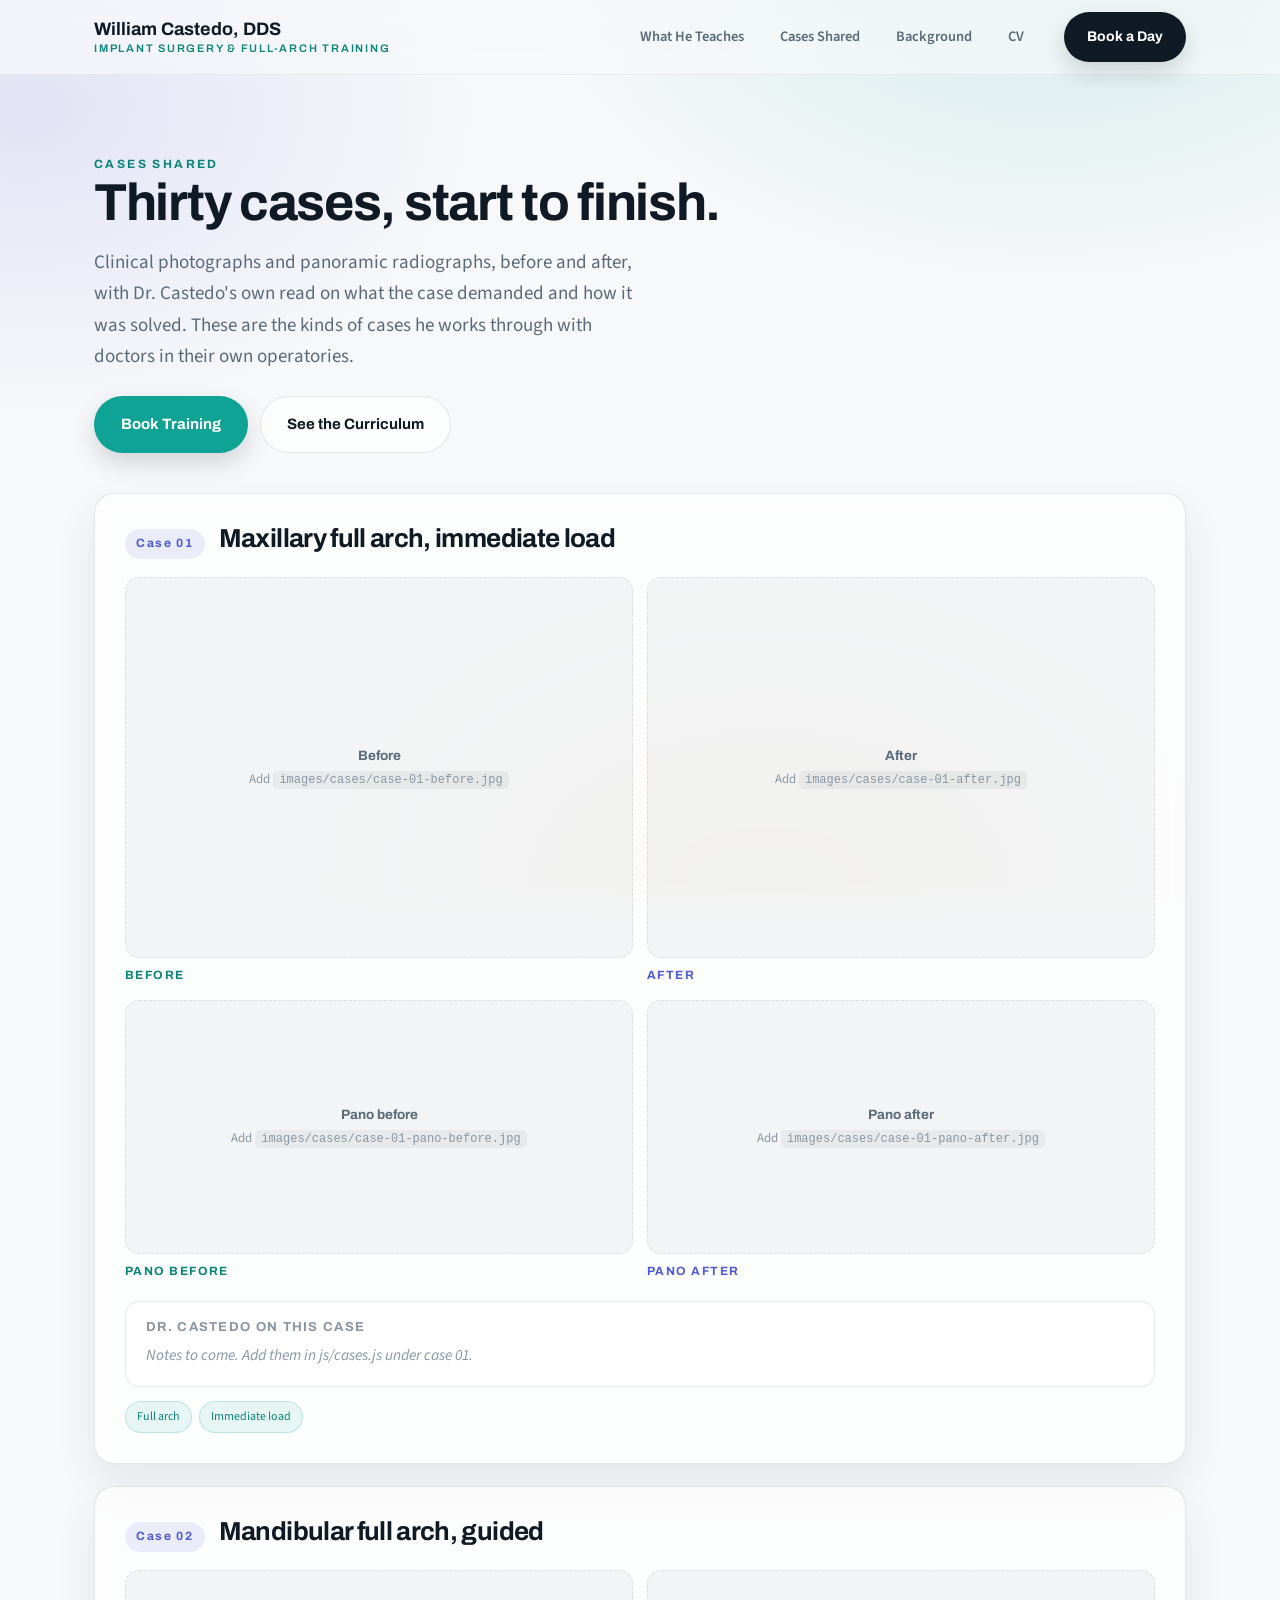
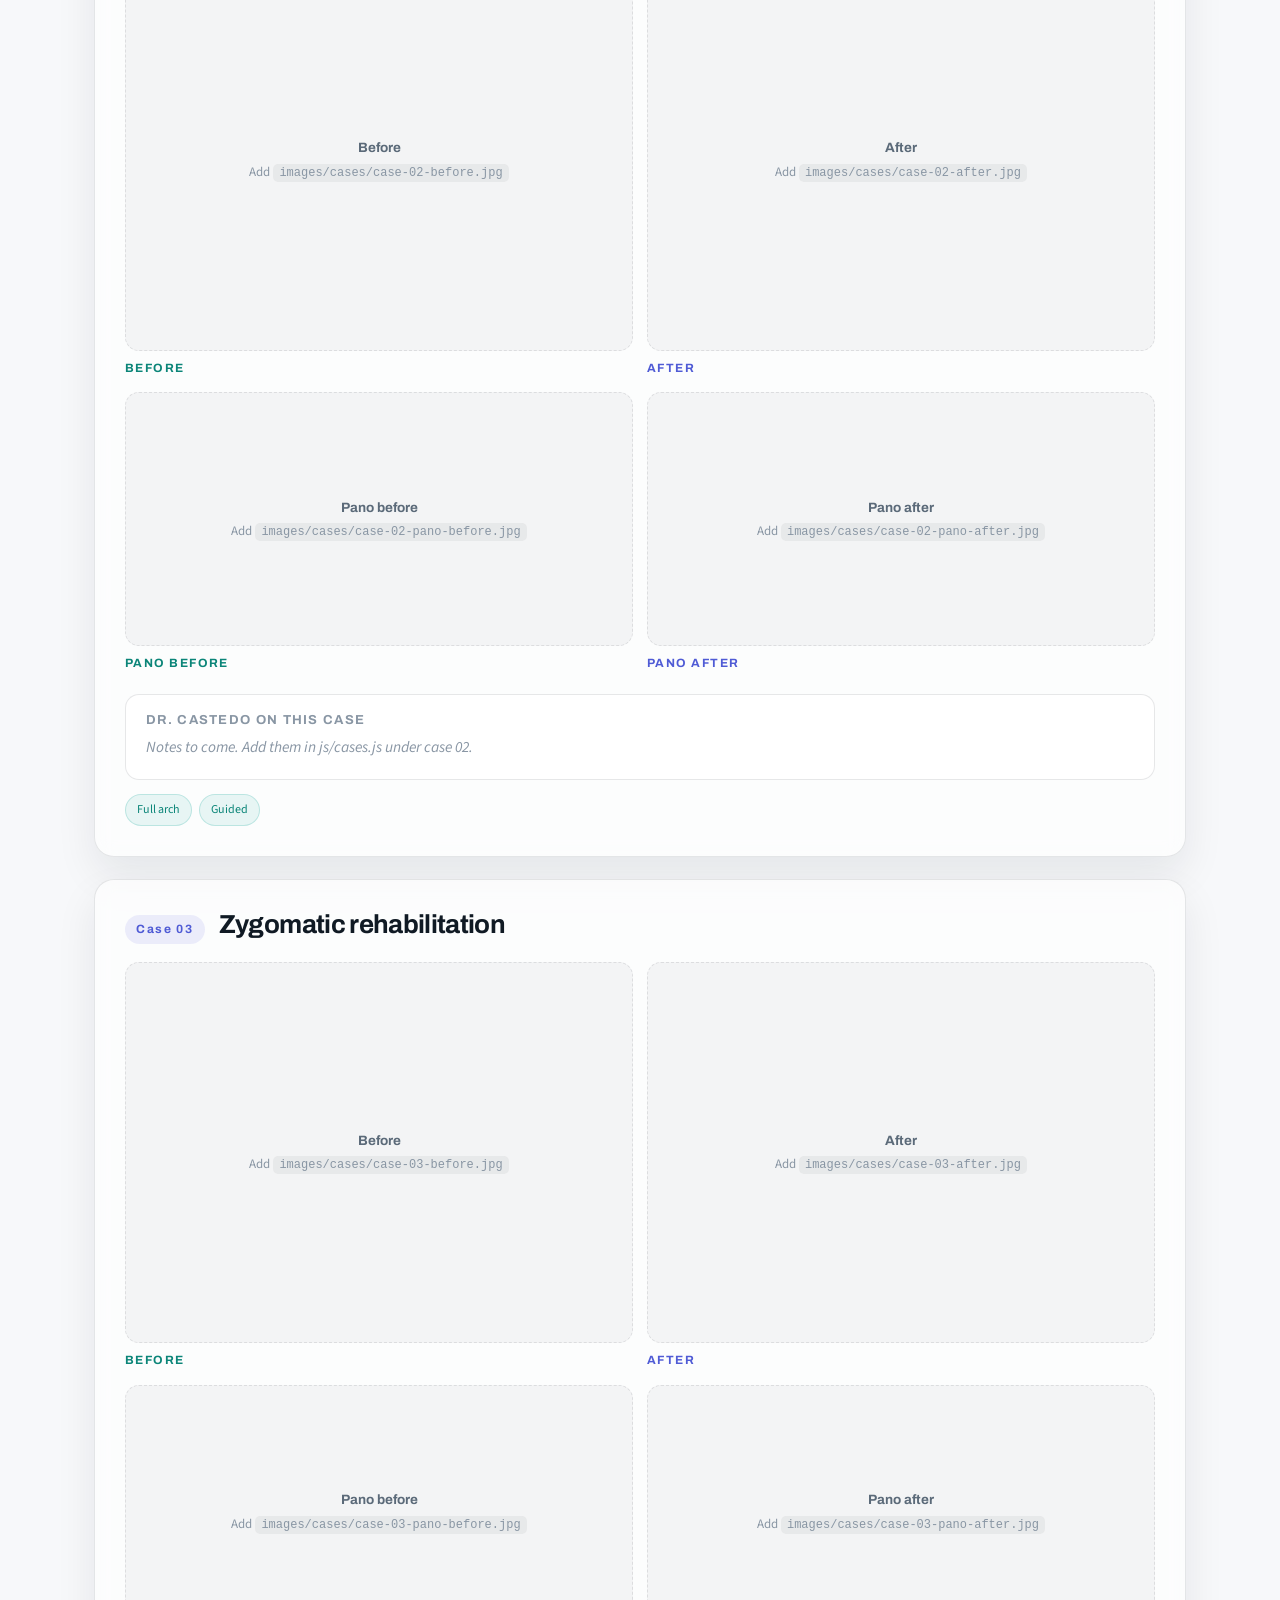
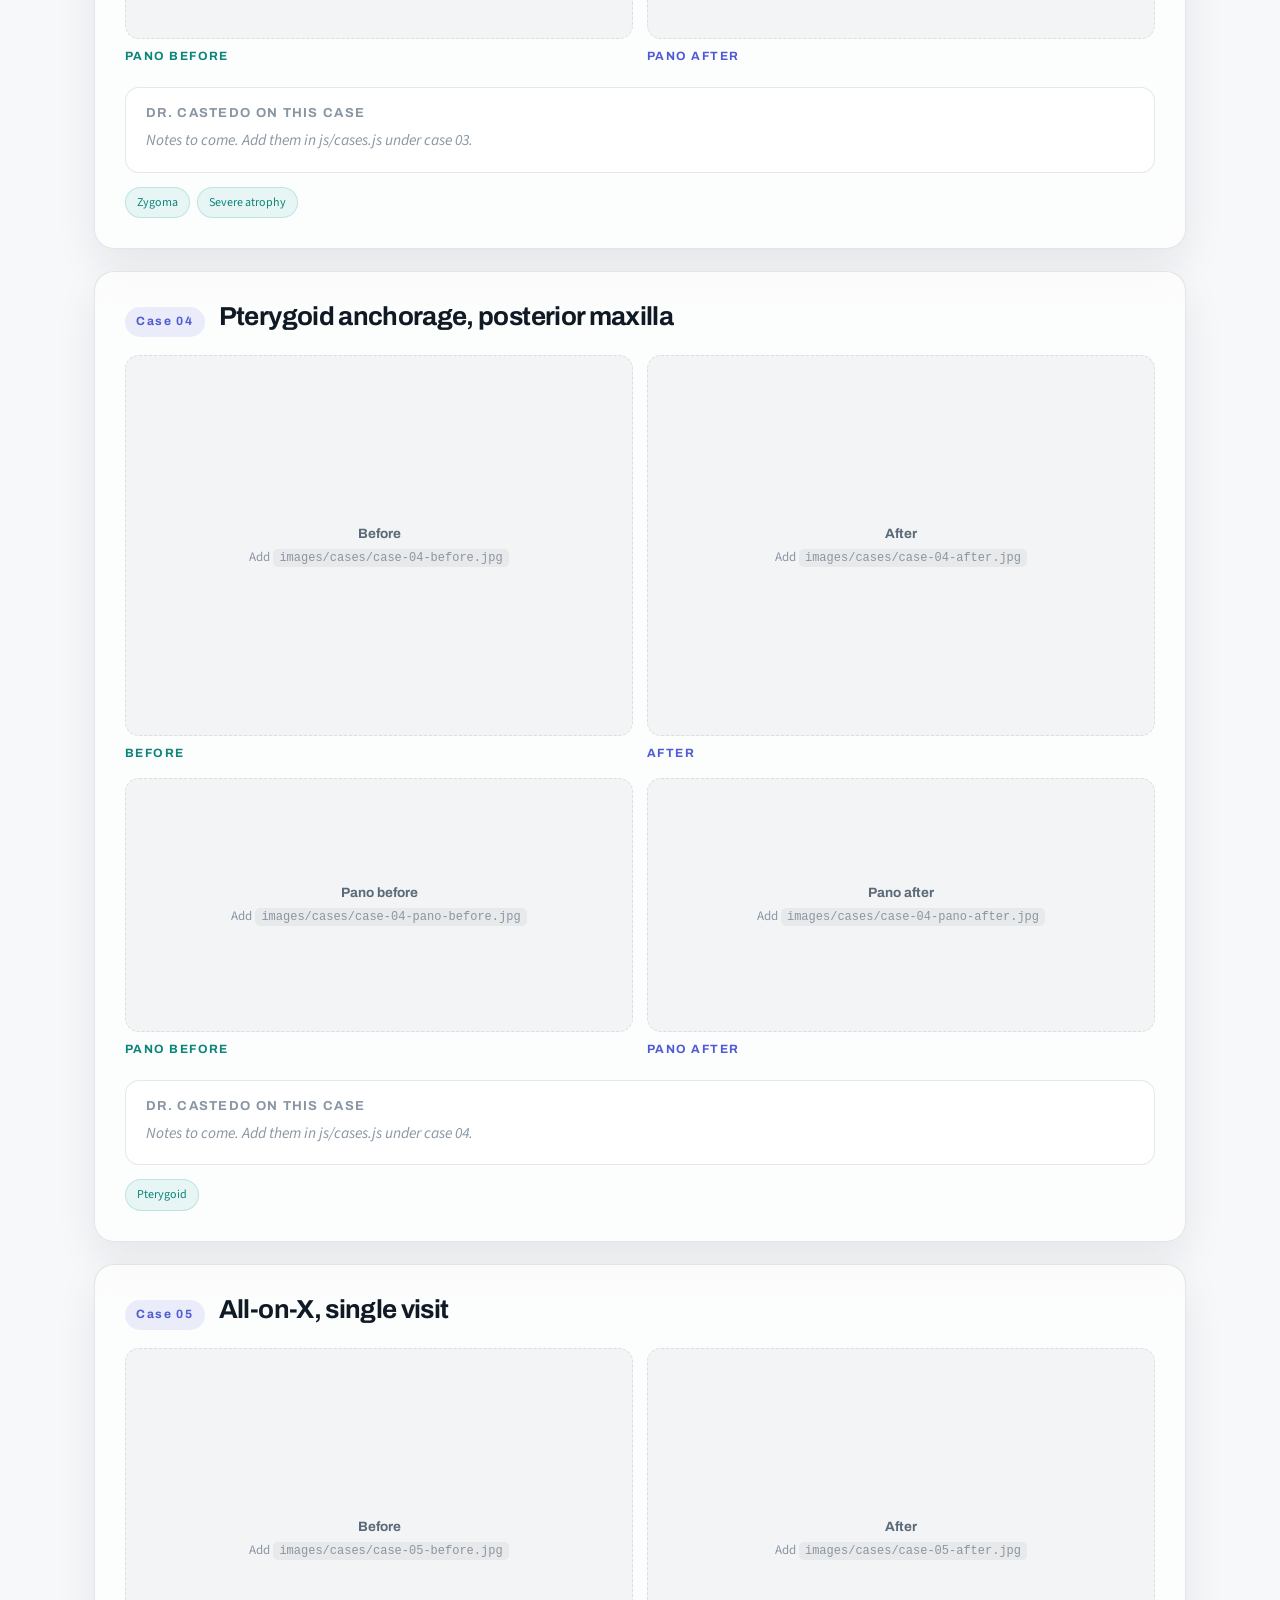
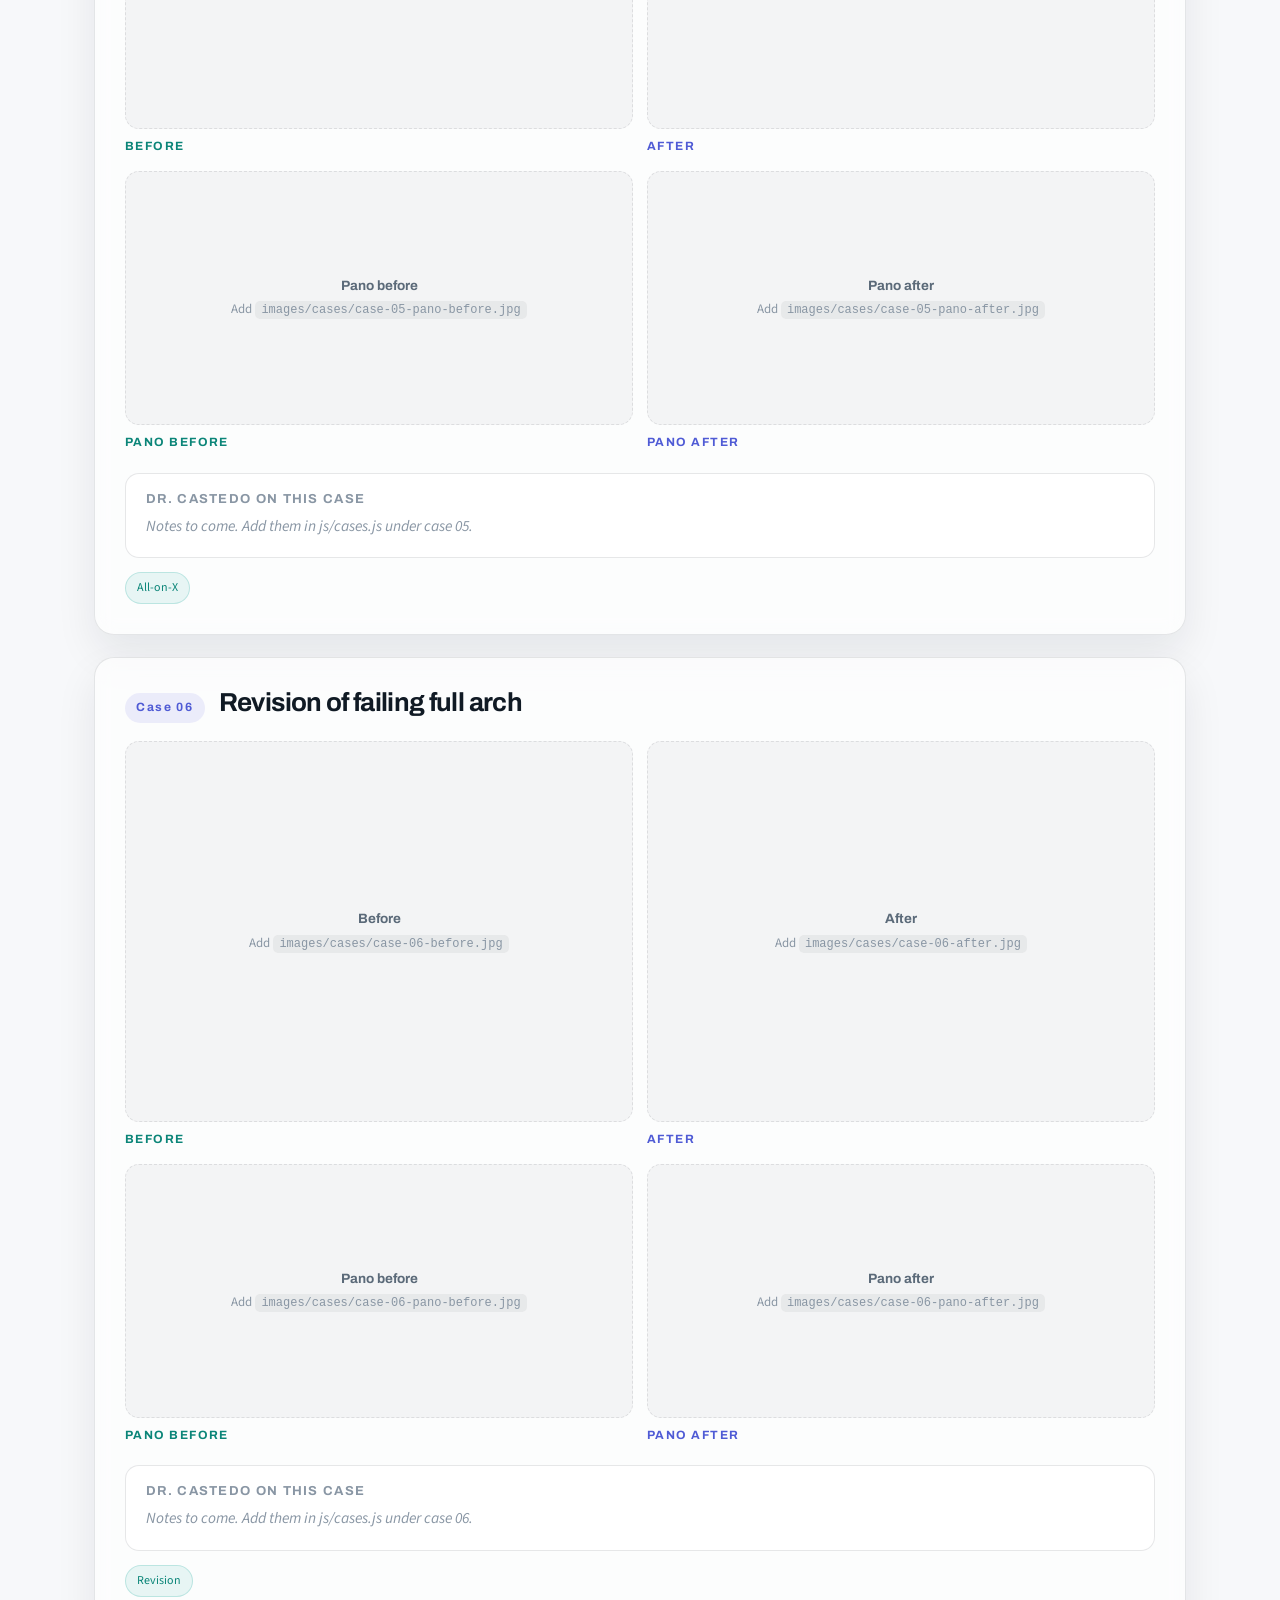
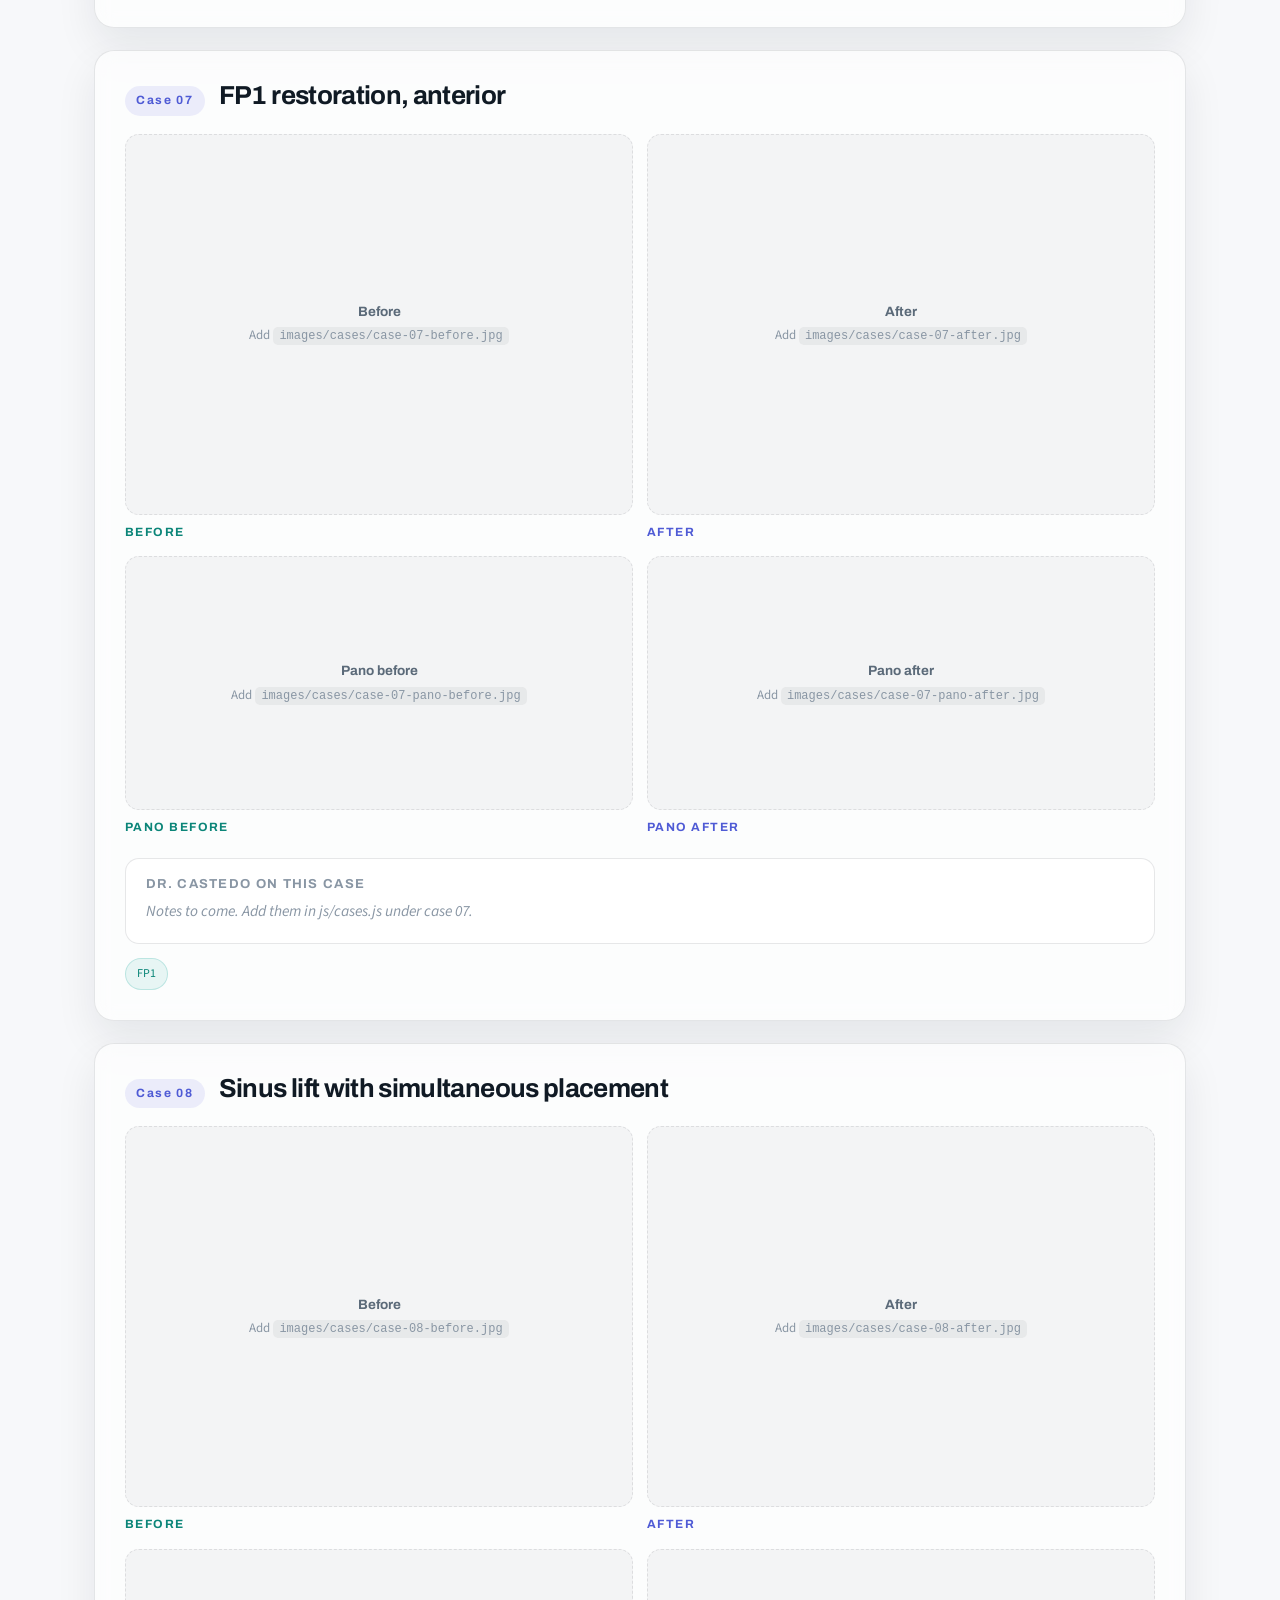
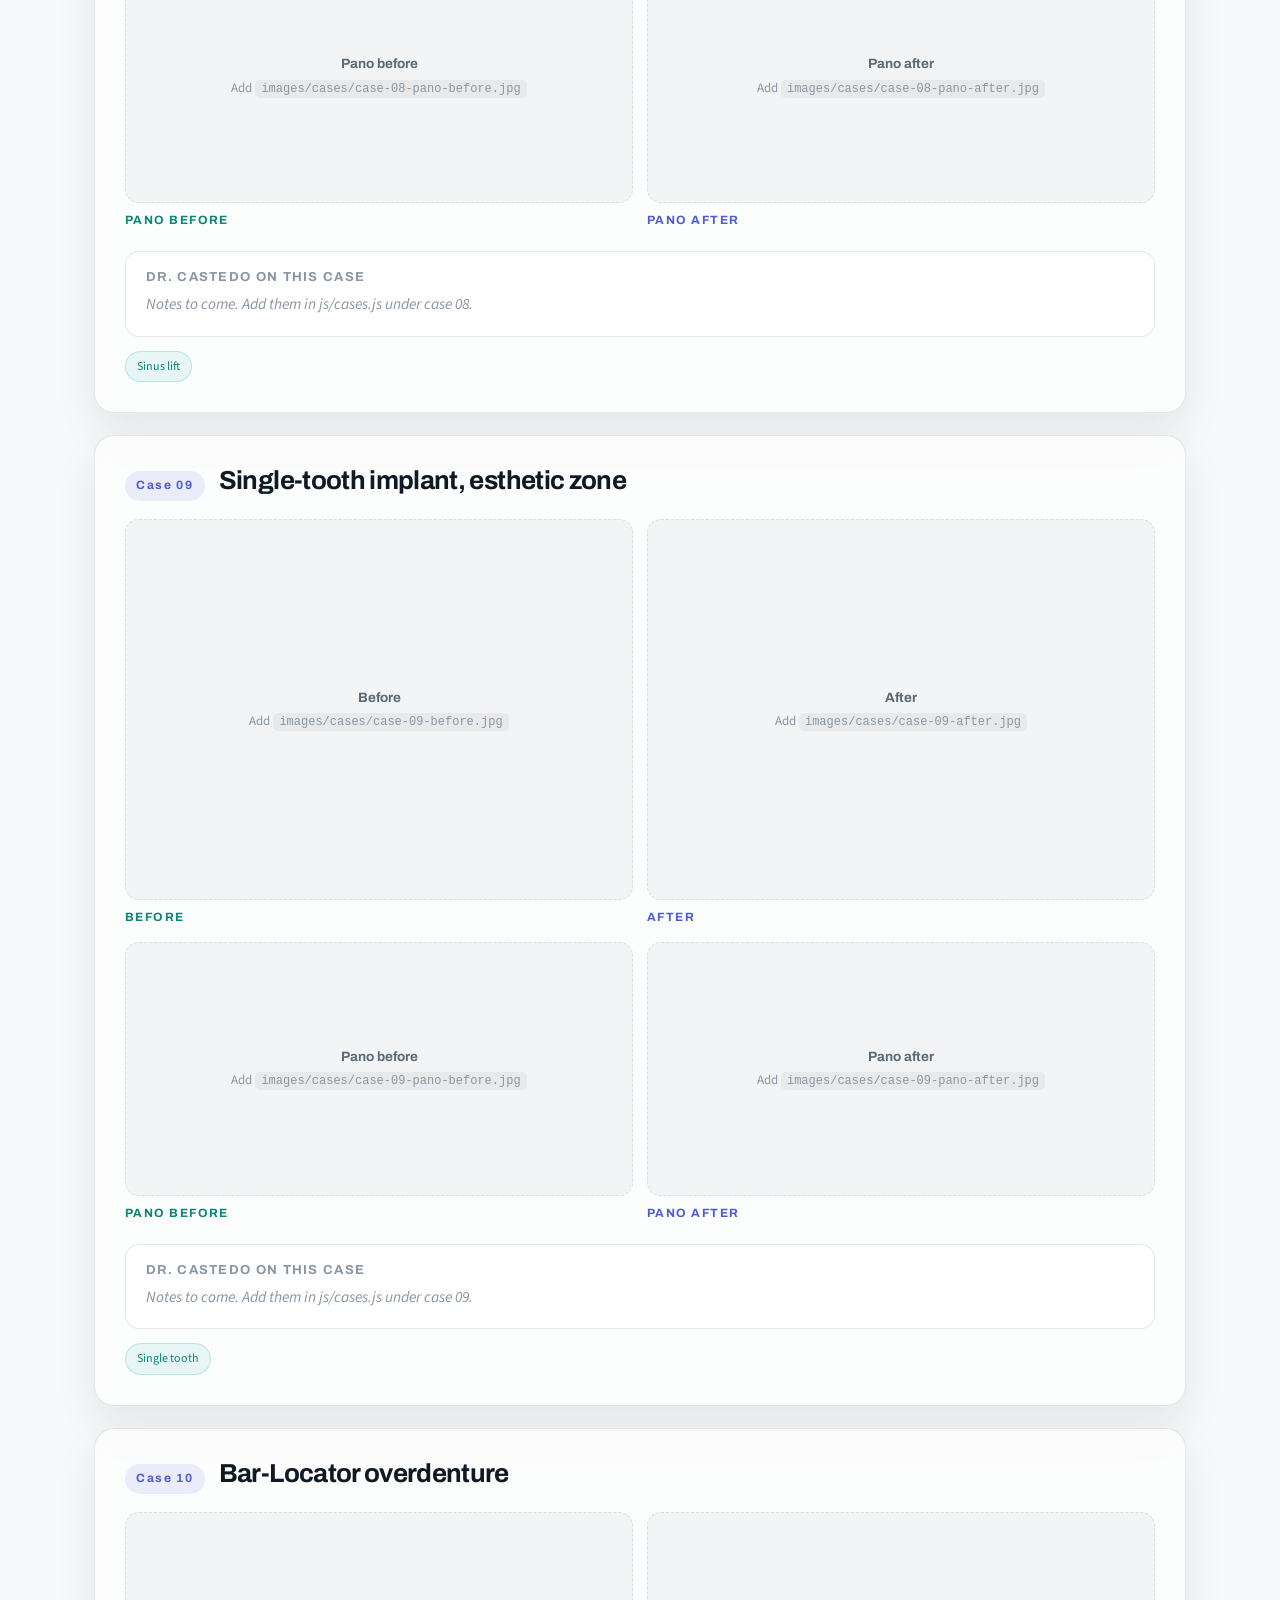
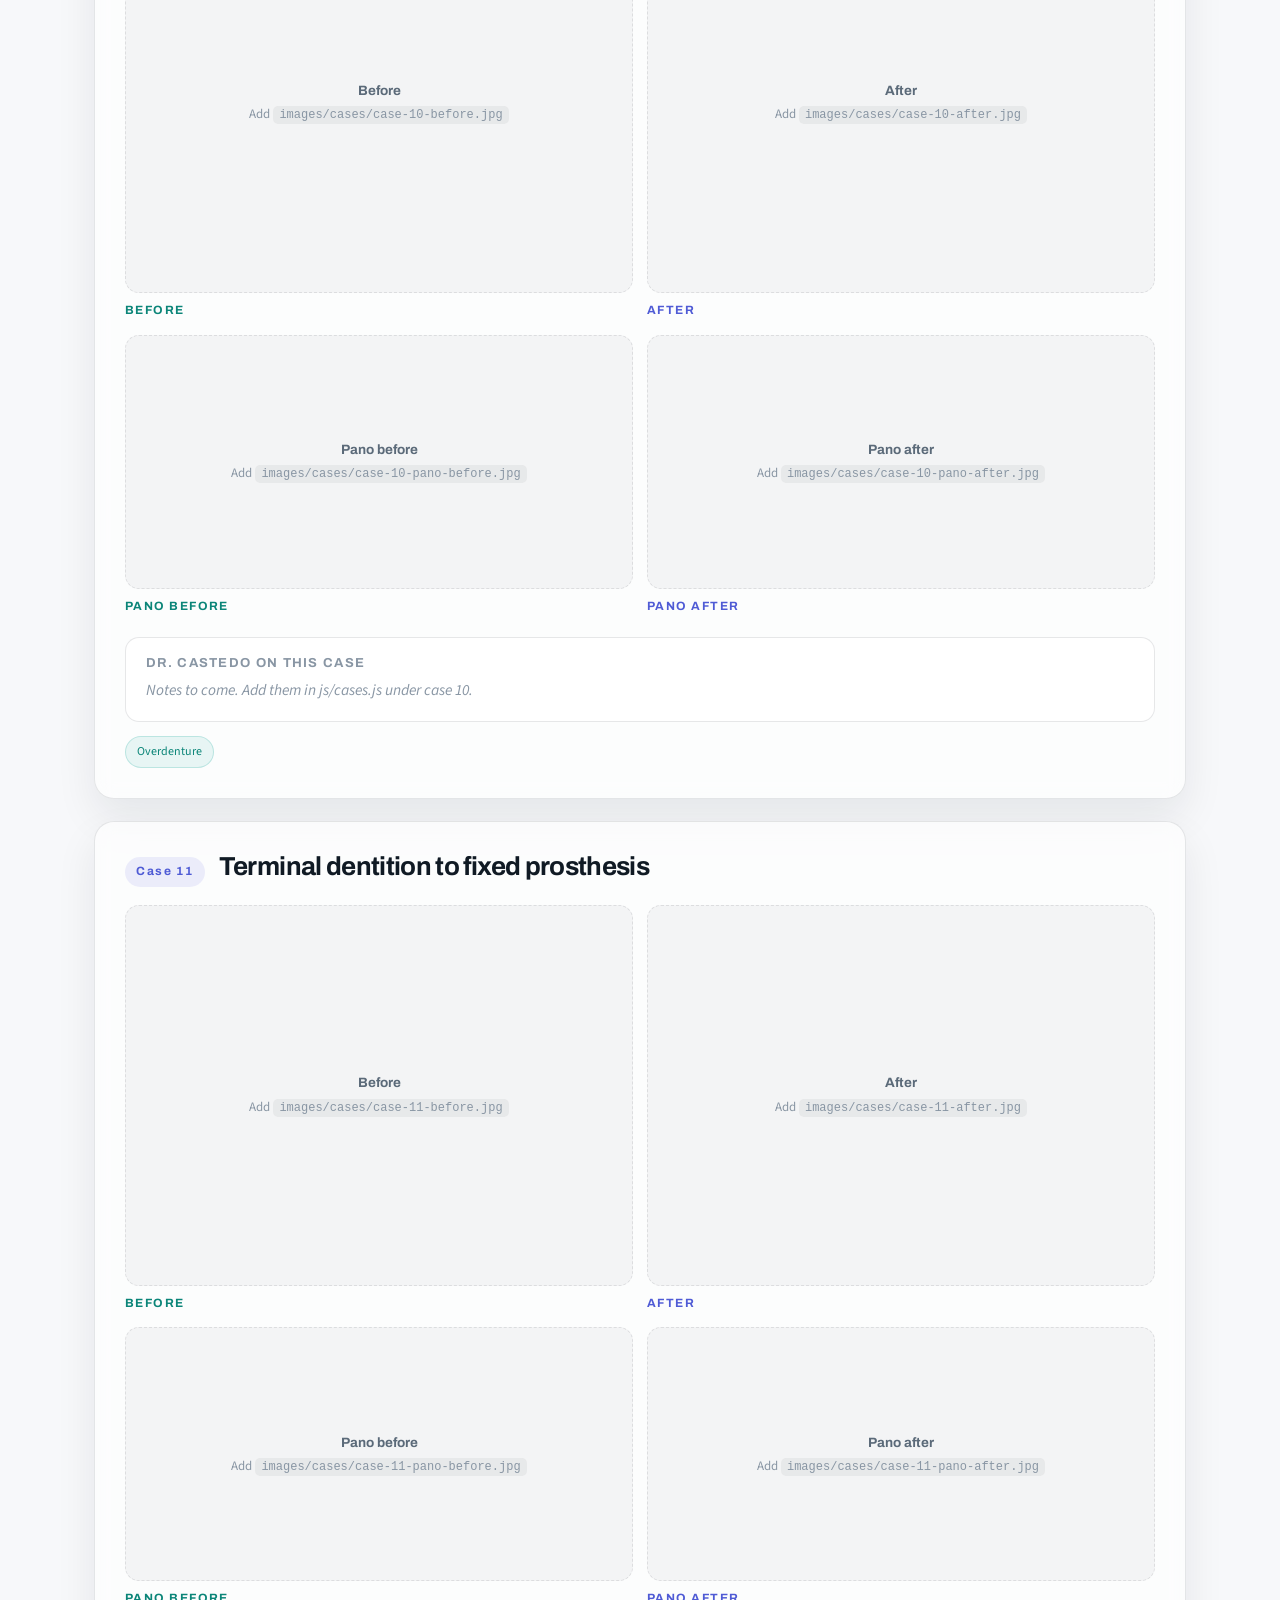
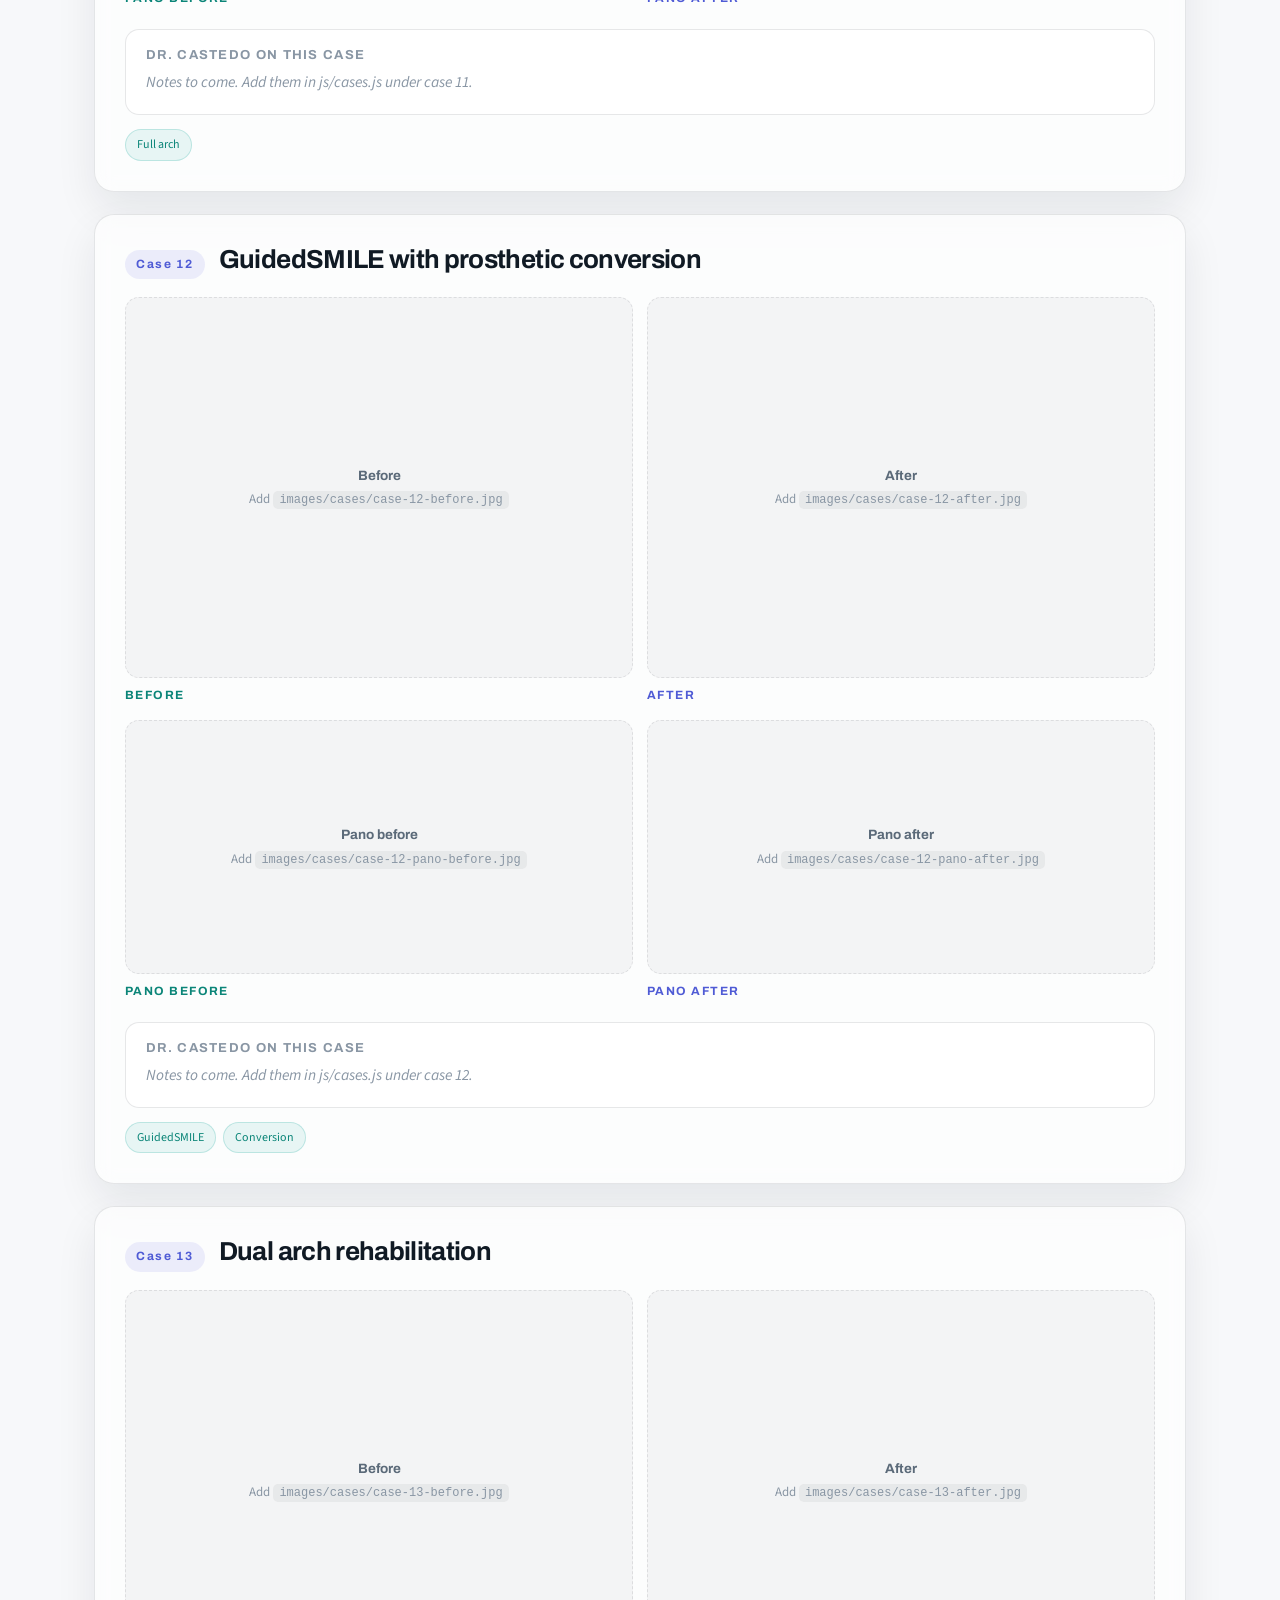
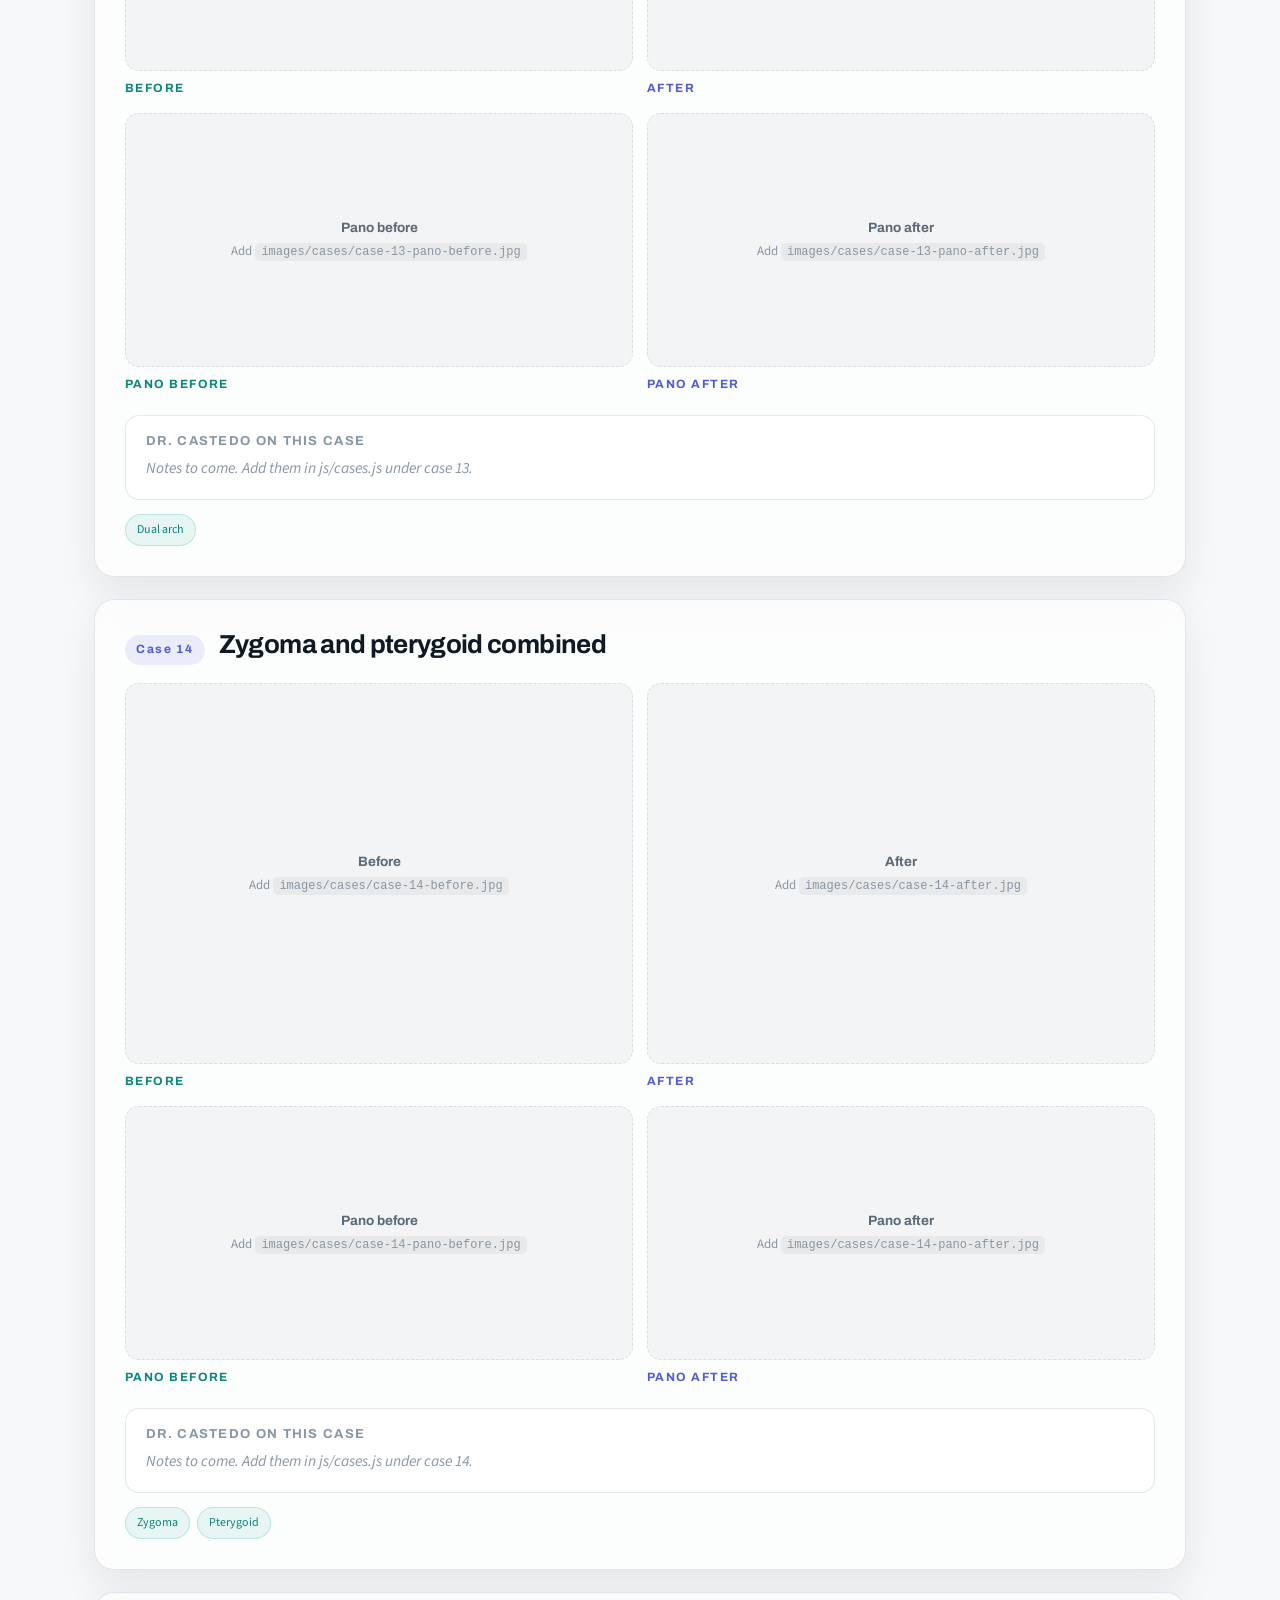
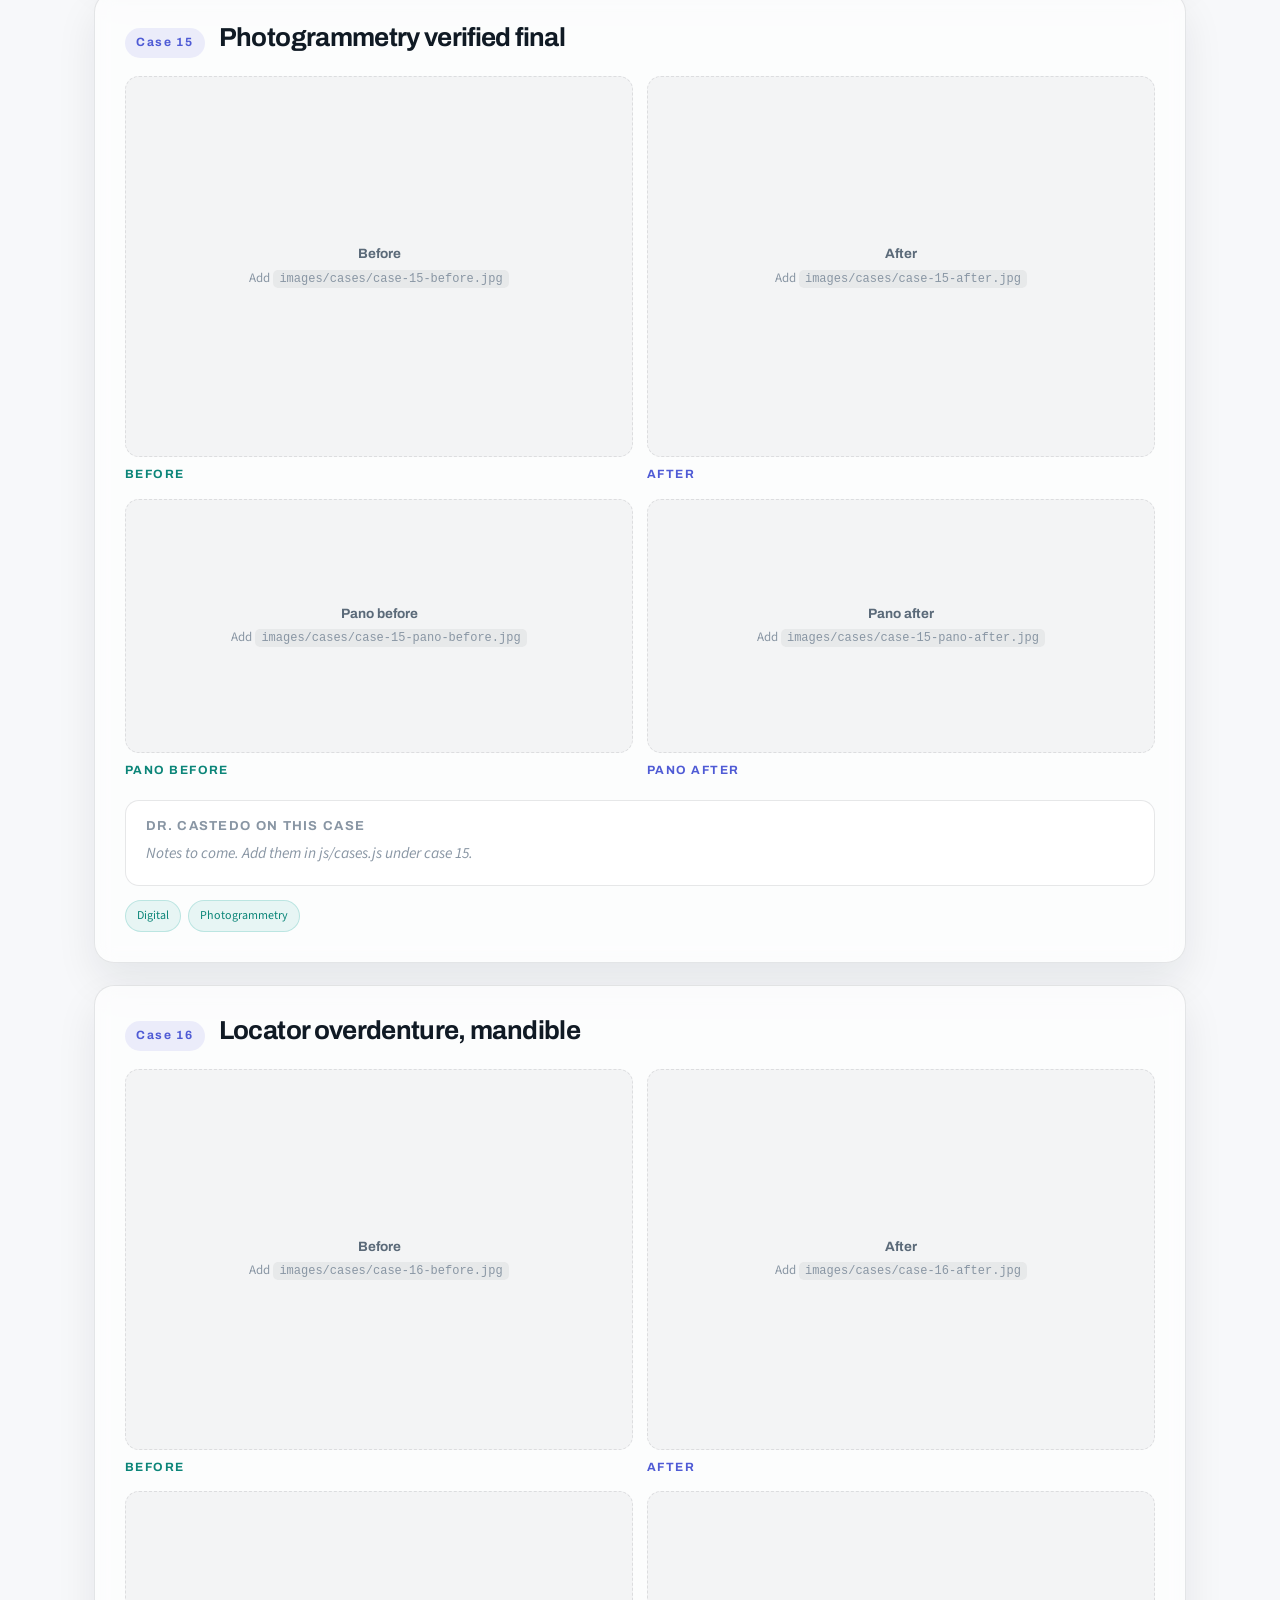
==== cases.html @ b80c8025 "Add files via upload" ====
<!DOCTYPE html>
<html lang="en">
<head>
<meta charset="utf-8">
<meta name="viewport" content="width=device-width, initial-scale=1, viewport-fit=cover">
<title>Cases Shared - Dr. William Castedo, DDS</title>
<meta name="description" content="Before and after clinical photos and panoramic radiographs from full-arch, zygomatic, pterygoid and revision cases, with Dr. Castedo's notes on each.">
<link rel="preconnect" href="https://fonts.googleapis.com"><link rel="preconnect" href="https://fonts.gstatic.com" crossorigin>
<link href="https://fonts.googleapis.com/css2?family=Archivo:wght@600;700&family=Source+Sans+3:wght@400;600;700&display=swap" rel="stylesheet">
<link rel="stylesheet" href="css/styles.css">
</head>
<body>

<header class="head"><div class="wrap">
  <a class="brand" href="index.html">William Castedo, DDS<small>Implant Surgery &amp; Full-Arch Training</small></a>
  <nav class="nav" aria-label="Main">
    <a href="index.html#teach">What He Teaches</a>
    <a href="cases.html">Cases Shared</a>
    <a href="index.html#background">Background</a>
    <a href="cv.html">CV</a>
  </nav>
  <a class="btn" href="index.html#book">Book a Day</a>
</div></header>

<main>
<section class="caseshead">
  <div class="wrap">
    <p class="eyebrow">Cases Shared</p>
    <h1>Thirty cases, start to finish.</h1>
    <p class="lede">Clinical photographs and panoramic radiographs, before and after, with Dr. Castedo's own read on what the case demanded and how it was solved. These are the kinds of cases he works through with doctors in their own operatories.</p>
    <div class="printbar">
      <a class="btn teal" href="index.html#book">Book Training</a>
      <a class="btn ghost" href="index.html#teach">See the Curriculum</a>
    </div>
  </div>
</section>

<section class="sec" style="padding-top:10px">
  <div class="wrap">
    <div id="cases"></div>
  </div>
</section>

<section class="sec" style="padding-top:0">
  <div class="wrap">
    <div class="quote"><blockquote>
      <p>Want this kind of case on your own schedule?</p>
      <cite>Book one to five days and Dr. Castedo builds the visit around the patients already in your chair.</cite>
      <div class="printbar" style="justify-content:center"><a class="btn teal" href="index.html#book">Build Your Training Days</a></div>
    </blockquote></div>
  </div>
</section>
</main>

<footer><div class="wrap">
  <span>&copy; 2026 William Castedo, DDS. Memphis, Tennessee.</span>
  <span><a href="index.html">Home</a> &middot; <a href="cv.html">CV</a> &middot; <a href="tel:5042598376">(504) 259-8376</a> &middot; <a href="mailto:william.castedo@gmail.com">Email</a></span>
</div></footer>
<script src="js/cases.js"></script>
</body>
</html>
---- css/styles.css ----
/* williamcastedodds.com — light, modern, glassy.
   Base: warm off-white with a soft color wash. Accents: teal + indigo. Rounded everything. */
:root{
  --ink:#101a24; --ink-2:#1c2937; --body:#5b6a79; --muted:#8996a4;
  --teal:#0ea394; --teal-dk:#0b8578; --indigo:#4f5bd5; --indigo-soft:rgba(79,91,213,.10);
  --sand:#efe6d8; --paper:#f7f8fa; --white:#fff;
  --glass:rgba(255,255,255,.66); --glass-2:rgba(255,255,255,.86);
  --edge:rgba(16,26,36,.10); --edge-2:rgba(16,26,36,.06);
  --tint-teal:rgba(14,163,148,.09); --tint-indigo:rgba(79,91,213,.08);
  --shadow:0 18px 40px rgba(16,26,36,.08); --shadow-lg:0 30px 70px rgba(16,26,36,.14);
  --r:20px; --r-sm:14px; --pill:999px;
  --display:"Archivo",system-ui,-apple-system,"Segoe UI",Roboto,Arial,sans-serif;
  --text:"Source Sans 3",system-ui,-apple-system,"Segoe UI",Roboto,Arial,sans-serif;
  --max:1180px; --gut:clamp(20px,4vw,44px);
}
*,*::before,*::after{box-sizing:border-box}
html{scroll-behavior:smooth;-webkit-text-size-adjust:100%;scroll-padding-top:96px}
body{margin:0;font-family:var(--text);color:var(--body);font-size:17px;line-height:1.65;overflow-x:hidden;
  background:
    radial-gradient(900px 600px at 82% -8%, rgba(14,163,148,.16), transparent 60%),
    radial-gradient(760px 520px at 2% 12%, rgba(79,91,213,.13), transparent 60%),
    radial-gradient(700px 500px at 60% 100%, rgba(239,230,216,.55), transparent 65%),
    var(--paper);
  background-attachment:fixed;
}
img{max-width:100%;display:block}
a{color:var(--teal-dk)}
h1,h2,h3,h4{font-family:var(--display);color:var(--ink);line-height:1.08;margin:0;font-weight:700;letter-spacing:-.025em}
.wrap{max-width:var(--max);margin:0 auto;padding:0 var(--gut)}
.sec{padding:clamp(52px,7vw,96px) 0}
:focus-visible{outline:3px solid var(--teal);outline-offset:3px}
.eyebrow{font-family:var(--display);font-size:12px;font-weight:700;letter-spacing:.2em;text-transform:uppercase;color:var(--teal-dk);margin:0 0 14px}
h2.h{font-size:clamp(30px,4.2vw,48px)}
.lede{font-size:clamp(17px,1.6vw,19px);max-width:62ch}
.btn{display:inline-flex;align-items:center;justify-content:center;gap:10px;font-family:var(--display);font-weight:700;font-size:15px;text-decoration:none;padding:15px 26px;border:1px solid transparent;background:var(--ink);color:#fff;border-radius:var(--pill);cursor:pointer;transition:transform .15s,box-shadow .15s,background .15s,color .15s;box-shadow:0 10px 24px rgba(16,26,36,.16)}
.btn:hover{transform:translateY(-1px);box-shadow:0 16px 30px rgba(16,26,36,.2)}
.btn.teal{background:var(--teal)}
.btn.teal:hover{background:var(--teal-dk)}
.btn.ghost{background:var(--glass);color:var(--ink);border-color:var(--edge);box-shadow:none;backdrop-filter:blur(8px)}
.btn.ghost:hover{background:var(--white)}
.btn.dark{background:var(--ink-2)}
.btn[disabled]{opacity:.45;cursor:not-allowed}

/* header */
.head{position:sticky;top:0;z-index:40;background:rgba(247,248,250,.72);backdrop-filter:blur(14px) saturate(140%);border-bottom:1px solid var(--edge-2)}
.head .wrap{display:flex;align-items:center;gap:26px;min-height:74px}
.brand{font-family:var(--display);font-weight:700;font-size:18px;color:var(--ink);text-decoration:none;line-height:1.1}
.brand small{display:block;font-size:11px;letter-spacing:.16em;text-transform:uppercase;color:var(--teal-dk);font-weight:600;margin-top:2px}
.nav{margin-left:auto;display:flex;gap:8px;align-items:center}
.nav a{color:var(--body);text-decoration:none;font-size:14.5px;font-weight:600;padding:8px 14px;border-radius:var(--pill)}
.nav a:hover{background:var(--glass-2);color:var(--ink)}
.head .btn{padding:12px 22px;font-size:14px}

/* hero */
.hero .wrap{display:grid;grid-template-columns:1.22fr .78fr;gap:clamp(28px,5vw,64px);align-items:center;padding-top:clamp(40px,6vw,76px);padding-bottom:clamp(40px,6vw,76px)}
.hero .kicker{display:inline-block;font-family:var(--display);font-size:12.5px;letter-spacing:.16em;text-transform:uppercase;color:var(--teal-dk);background:var(--tint-teal);border:1px solid rgba(14,163,148,.2);padding:8px 16px;border-radius:var(--pill);margin:0 0 22px}
.hero h1{font-size:clamp(38px,5.6vw,66px)}
.sub-h1{font-family:var(--display);font-weight:600;font-size:clamp(17px,1.8vw,21px);color:var(--teal-dk);margin:16px 0 0}
.hero p.intro{font-size:clamp(16.5px,1.6vw,18.5px);margin:20px 0 30px;max-width:56ch}
.hero .ctas{display:flex;gap:12px;flex-wrap:wrap}
.portrait{max-width:372px;margin-left:auto}
.portrait .plate{display:block;background:linear-gradient(170deg,rgba(255,255,255,.7),rgba(239,230,216,.9));border:1px solid var(--edge);border-radius:28px;overflow:hidden;box-shadow:var(--shadow-lg);backdrop-filter:blur(6px)}
.portrait img{width:100%;max-width:372px;height:auto;aspect-ratio:433/498;object-fit:contain;margin:0 auto}
.portrait .tagstrip{display:flex;gap:8px;flex-wrap:wrap;margin-top:16px}
.tagstrip span{font-size:12px;font-weight:700;letter-spacing:.08em;text-transform:uppercase;color:var(--ink-2);background:var(--glass);border:1px solid var(--edge);padding:7px 13px;border-radius:var(--pill);backdrop-filter:blur(8px)}

/* stats */
.stats .wrap{display:grid;grid-template-columns:repeat(4,1fr);gap:clamp(14px,2vw,20px);padding-top:10px;padding-bottom:clamp(30px,5vw,50px)}
.stat{background:var(--glass);border:1px solid var(--edge);border-radius:var(--r);padding:24px 22px;backdrop-filter:blur(10px);box-shadow:var(--shadow)}
.stat b{display:block;font-family:var(--display);font-size:clamp(34px,4.2vw,50px);line-height:1;letter-spacing:-.035em;
  background:linear-gradient(120deg,var(--teal),var(--indigo));-webkit-background-clip:text;background-clip:text;color:transparent}
.stat span{display:block;margin-top:10px;font-size:15px;color:var(--body)}
.stat i{font-style:normal;color:var(--teal-dk)}
.stat.note b{font-size:clamp(18px,2vw,22px);line-height:1.2}

/* curriculum cards */
.grid3{display:grid;grid-template-columns:repeat(3,1fr);gap:18px;margin-top:40px}
.tcard{background:var(--glass);border:1px solid var(--edge);border-radius:var(--r);padding:26px 24px;backdrop-filter:blur(10px);transition:transform .16s,box-shadow .16s,background .16s}
.tcard:hover{transform:translateY(-3px);box-shadow:var(--shadow);background:var(--glass-2)}
.tcard h3{font-size:19px;margin-bottom:8px}
.tcard p{margin:0;font-size:15.5px}
.tcard .num{display:inline-block;font-family:var(--display);font-size:11.5px;letter-spacing:.14em;color:var(--indigo);background:var(--indigo-soft);padding:5px 10px;border-radius:var(--pill);margin-bottom:14px}

/* split / credentials */
.split{display:grid;grid-template-columns:1fr 1fr;gap:clamp(30px,5vw,60px);align-items:start}
.creds{display:grid;gap:12px}
.cred{display:grid;grid-template-columns:112px 1fr;gap:18px;align-items:center;background:var(--glass);border:1px solid var(--edge);border-radius:var(--r-sm);padding:14px 18px;backdrop-filter:blur(10px)}
.mark{width:112px;height:66px;background:#fff;border:1px solid var(--edge-2);border-radius:12px;padding:8px;display:flex;align-items:center;justify-content:center;font-family:var(--display);font-weight:700;color:#fff}
.mark img{max-width:100%;max-height:100%;width:auto;object-fit:contain}
.mark.gs{background:linear-gradient(140deg,#5b3e96,#4f5bd5);border-color:transparent;font-size:15px}
.mark.zaga{background:linear-gradient(140deg,#0ea394,#14b8a6);border-color:transparent;font-size:15px;letter-spacing:.06em}
.cred b{display:block;font-family:var(--display);color:var(--ink);font-size:16px;letter-spacing:-.01em}
.cred span{font-size:14.5px}

/* how a day runs */
.dark-panel{background:linear-gradient(150deg,rgba(16,26,36,.96),rgba(28,41,55,.94));color:#c9d5e0;padding:clamp(26px,4vw,40px);border-radius:var(--r);box-shadow:var(--shadow)}
.dark-panel h3{color:#fff;font-size:22px;margin-bottom:14px}
.dark-panel ul{list-style:none;margin:0;padding:0}
.dark-panel li{padding:12px 0 12px 26px;border-bottom:1px solid rgba(255,255,255,.1);position:relative;font-size:15.5px}
.dark-panel li:last-child{border-bottom:0}
.dark-panel li::before{content:"";position:absolute;left:0;top:21px;width:10px;height:10px;border-radius:50%;background:linear-gradient(120deg,var(--teal),var(--indigo))}

/* quote */
.quote blockquote{margin:0 auto;max-width:56ch;text-align:center;background:var(--glass);border:1px solid var(--edge);border-radius:28px;padding:clamp(28px,4vw,48px);backdrop-filter:blur(10px);box-shadow:var(--shadow)}
.quote p{font-family:var(--display);font-size:clamp(21px,2.8vw,31px);color:var(--ink);line-height:1.28;letter-spacing:-.025em;margin:0 0 16px}
.quote cite{font-style:normal;font-size:15px;color:var(--body)}

/* kit */
.kit{display:grid;grid-template-columns:repeat(3,1fr);gap:16px;margin-top:36px}
.kit div{background:var(--glass);border:1px solid var(--edge);border-radius:var(--r-sm);padding:20px;backdrop-filter:blur(10px)}
.kit b{font-family:var(--display);color:var(--ink);display:block;font-size:16px;margin-bottom:4px}
.kit span{font-size:15px}

/* booking */
.book{position:relative}
.book .layout{display:grid;grid-template-columns:1.25fr .75fr;gap:22px;align-items:start;margin-top:40px}
.panel{background:var(--glass);border:1px solid var(--edge);border-radius:var(--r);padding:clamp(22px,3vw,30px);backdrop-filter:blur(12px);box-shadow:var(--shadow)}
.panel + .panel{margin-top:18px}
.panel h3{font-size:19px;margin-bottom:4px}
.panel .hint{font-size:14.5px;color:var(--muted);margin:0 0 18px}
.days{display:flex;gap:10px;flex-wrap:wrap}
.day{flex:1 1 92px;background:var(--white);border:1px solid var(--edge);color:var(--ink);font-family:var(--display);font-weight:700;padding:14px 8px;cursor:pointer;border-radius:var(--r-sm);text-align:center;transition:.16s}
.day b{display:block;font-size:22px}
.day small{display:block;font-size:12px;color:var(--muted);margin-top:3px;font-weight:600}
.day:hover{border-color:var(--teal);transform:translateY(-1px)}
.day[aria-pressed="true"]{background:linear-gradient(135deg,var(--teal),#14b8a6);border-color:transparent;color:#fff;box-shadow:0 12px 26px rgba(14,163,148,.32)}
.day[aria-pressed="true"] small{color:rgba(255,255,255,.85)}
.topics{display:grid;grid-template-columns:1fr 1fr;gap:10px;margin-top:6px}
.topic{display:flex;gap:12px;align-items:flex-start;background:var(--white);border:1px solid var(--edge);padding:14px;border-radius:var(--r-sm);cursor:pointer;transition:.16s}
.topic:hover{border-color:var(--teal)}
.topic input{margin:2px 0 0;accent-color:var(--teal);width:18px;height:18px;flex:none}
.topic b{display:block;font-family:var(--display);color:var(--ink);font-size:15px;line-height:1.25}
.topic span{font-size:13.5px;color:var(--muted);display:block;margin-top:4px}
.topic.is-full{opacity:.45}
.topic.is-picked{border-color:rgba(14,163,148,.45);background:var(--tint-teal)}
.fields{display:grid;grid-template-columns:1fr 1fr;gap:14px}
.field span{display:block;font-size:12.5px;font-weight:700;letter-spacing:.06em;text-transform:uppercase;color:var(--muted);margin-bottom:6px}
.field input,.field textarea{width:100%;background:var(--white);border:1px solid var(--edge);color:var(--ink);padding:12px 14px;font:inherit;font-size:15px;border-radius:12px}
.field input:focus,.field textarea:focus{border-color:var(--teal);outline:none;box-shadow:0 0 0 4px var(--tint-teal)}
.field.full{grid-column:1/-1}
.summary{position:sticky;top:98px;background:linear-gradient(160deg,rgba(255,255,255,.9),rgba(255,255,255,.72));border:1px solid var(--edge);border-radius:var(--r);padding:clamp(22px,3vw,28px);backdrop-filter:blur(14px);box-shadow:var(--shadow-lg)}
.summary h3{font-size:20px}
.summary .rows{margin:16px 0 0;border-top:1px solid var(--edge-2)}
.srow{display:flex;justify-content:space-between;gap:14px;padding:11px 0;border-bottom:1px solid var(--edge-2);font-size:15px}
.srow b{color:var(--ink);font-weight:600}
.srow.total{border-bottom:0;padding-top:16px;font-family:var(--display);font-size:20px;color:var(--ink)}
.srow.total b{font-size:28px;background:linear-gradient(120deg,var(--teal),var(--indigo));-webkit-background-clip:text;background-clip:text;color:transparent}
.srow small{display:block;color:var(--muted);font-size:12.5px}
.chips{display:flex;flex-wrap:wrap;gap:7px;margin-top:14px}
.chips span{font-size:12px;background:var(--tint-indigo);border:1px solid rgba(79,91,213,.18);color:#3b45a8;padding:6px 11px;border-radius:var(--pill)}
.summary .btn{width:100%;margin-top:20px}
.fineprint{font-size:12.5px;color:var(--muted);margin-top:14px}
.counter{font-size:13px;color:var(--teal-dk);font-weight:700}

/* contact + footer */
.contact .tcard b{font-family:var(--display);color:var(--ink);font-size:18px;display:block;margin-bottom:4px}
.contact a{text-decoration:none;font-weight:600}
footer{background:linear-gradient(150deg,var(--ink),var(--ink-2));color:#9fb0c0;padding:40px 0;font-size:14.5px;border-radius:28px 28px 0 0;margin-top:20px}
footer .wrap{display:flex;justify-content:space-between;gap:18px;flex-wrap:wrap;align-items:center}
footer a{color:#dbe5ee;text-decoration:none}
footer a:hover{color:#fff}

/* CV page */
.cvhead{padding:clamp(36px,5vw,64px) 0 clamp(24px,3vw,40px)}
.cvhead h1{font-size:clamp(32px,4.6vw,52px)}
.cvhead p{margin:16px 0 0;max-width:62ch}
.cvhead .meta{display:flex;gap:10px;flex-wrap:wrap;margin-top:20px;font-size:14.5px}
.cvhead .meta span,.cvhead .meta a{background:var(--glass);border:1px solid var(--edge);padding:8px 14px;border-radius:var(--pill);text-decoration:none;backdrop-filter:blur(8px)}
.cv .block{padding:clamp(28px,4vw,48px) 0;border-bottom:1px solid var(--edge-2)}
.cv h2{font-size:clamp(24px,3vw,34px);margin-bottom:22px}
.entry{display:grid;grid-template-columns:200px 1fr;gap:24px;padding:18px 0;border-top:1px solid var(--edge-2)}
.entry:first-of-type{border-top:0}
.entry .when{font-family:var(--display);font-size:13.5px;letter-spacing:.05em;color:var(--teal-dk);text-transform:uppercase}
.entry .when span{display:block;color:var(--muted);letter-spacing:0;text-transform:none;font-family:var(--text);font-size:14px;margin-top:4px}
.entry h3{font-size:19px;margin-bottom:4px}
.entry .org{font-weight:600;color:var(--ink-2);display:block;margin-bottom:8px}
.entry ul{margin:8px 0 0;padding-left:18px}
.entry li{margin-bottom:6px;font-size:15.5px}
.pubs{list-style:none;margin:0;padding:0}
.pubs li{padding:16px 18px;background:var(--glass);border:1px solid var(--edge);border-radius:var(--r-sm);font-size:15.5px;margin-bottom:10px;backdrop-filter:blur(8px)}
.pubs b{color:var(--ink)}
.tags{display:flex;flex-wrap:wrap;gap:8px}
.tags span{background:var(--glass);border:1px solid var(--edge);padding:8px 14px;font-size:14px;border-radius:var(--pill)}
.printbar{display:flex;gap:12px;flex-wrap:wrap;margin-top:24px}

@media (max-width:980px){
  .nav{display:none}
  .hero .wrap,.split,.book .layout{grid-template-columns:1fr}
  .stats .wrap{grid-template-columns:1fr 1fr}
  .grid3,.kit{grid-template-columns:1fr}
  .summary{position:static}
  .entry{grid-template-columns:1fr;gap:6px}
}
@media (max-width:980px){
  .portrait{margin:0 auto}
}
@media (max-width:640px){
  .topics,.fields{grid-template-columns:1fr}
  .portrait img{max-width:320px}
  .btn{width:100%}
  .head .btn{width:auto}
  .stats .wrap{grid-template-columns:1fr}
}
@media print{
  .head,.printbar,footer,.cvhead .meta{display:none}
  body{font-size:12pt;color:#000;background:#fff}
  .pubs li,.tags span{background:#fff;border:0;padding:4pt 0}
  .cv .block{padding:10pt 0;border-bottom:0}
}
@media (prefers-reduced-motion:reduce){html{scroll-behavior:auto}*{transition:none!important}}

/* ---------- Cases Shared page ---------- */
.caseshead{padding:clamp(36px,5vw,64px) 0 clamp(18px,3vw,30px)}
.caseshead h1{font-size:clamp(32px,4.6vw,52px)}
.caseshead p{margin:16px 0 0;max-width:62ch}
.case{background:var(--glass);border:1px solid var(--edge);border-radius:var(--r);padding:clamp(20px,3vw,30px);backdrop-filter:blur(10px);box-shadow:var(--shadow);margin-bottom:22px}
.case-head{display:flex;align-items:baseline;gap:14px;flex-wrap:wrap;margin-bottom:6px}
.case-no{font-family:var(--display);font-size:12px;font-weight:700;letter-spacing:.14em;color:var(--indigo);background:var(--indigo-soft);padding:5px 11px;border-radius:var(--pill)}
.case-head h2{font-size:clamp(20px,2.2vw,26px)}
.case-meta{font-size:14px;color:var(--muted)}
.case-grid{display:grid;grid-template-columns:1fr 1fr;gap:14px;margin:18px 0 0}
.shot{margin:0}
.shot .frame{position:relative;border-radius:var(--r-sm);overflow:hidden;background:rgba(16,26,36,.04);border:1px dashed var(--edge);aspect-ratio:4/3;display:flex;align-items:center;justify-content:center}
.shot.pano .frame{aspect-ratio:2/1}
.shot .frame img{width:100%;height:100%;object-fit:cover}
.shot .ph{padding:16px;text-align:center;font-size:13px;color:var(--muted);line-height:1.5}
.shot .ph b{display:block;font-family:var(--display);color:var(--body);font-size:13.5px;margin-bottom:4px}
.shot .ph code{font-size:12px;background:rgba(16,26,36,.05);padding:2px 6px;border-radius:5px;word-break:break-all}
.shot figcaption{font-family:var(--display);font-size:12px;font-weight:700;letter-spacing:.12em;text-transform:uppercase;color:var(--teal-dk);margin-top:8px}
.shot.after figcaption{color:var(--indigo)}
.case-notes{margin-top:20px;background:var(--white);border:1px solid var(--edge);border-radius:var(--r-sm);padding:18px 20px}
.case-notes h3{font-family:var(--display);font-size:13px;letter-spacing:.1em;text-transform:uppercase;color:var(--muted);margin-bottom:8px}
.case-notes p{margin:0 0 10px;font-size:15.5px}
.case-notes p:last-child{margin-bottom:0}
.case-notes .todo{color:var(--muted);font-style:italic}
.case-tags{display:flex;flex-wrap:wrap;gap:7px;margin-top:14px}
.case-tags span{font-size:12px;background:var(--tint-teal);border:1px solid rgba(14,163,148,.2);color:var(--teal-dk);padding:5px 11px;border-radius:var(--pill)}
@media (max-width:720px){ .case-grid{grid-template-columns:1fr} }
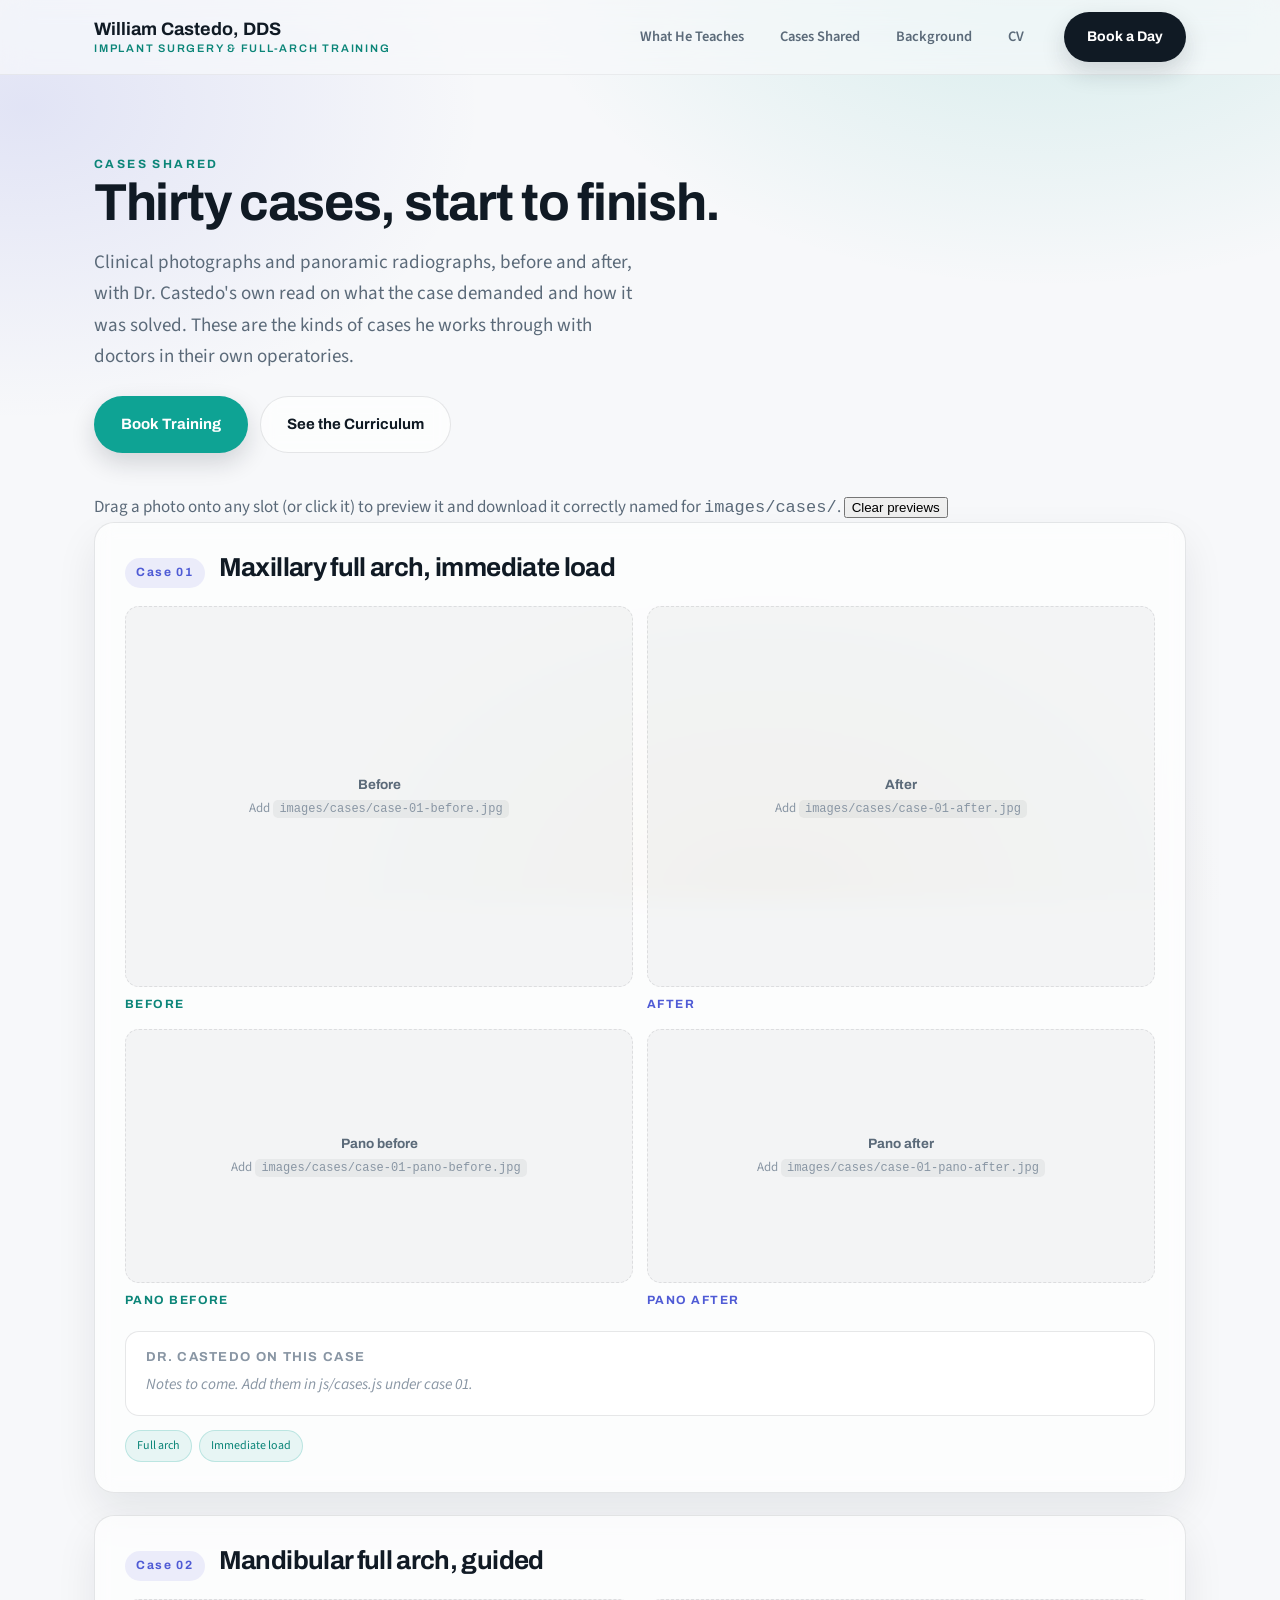
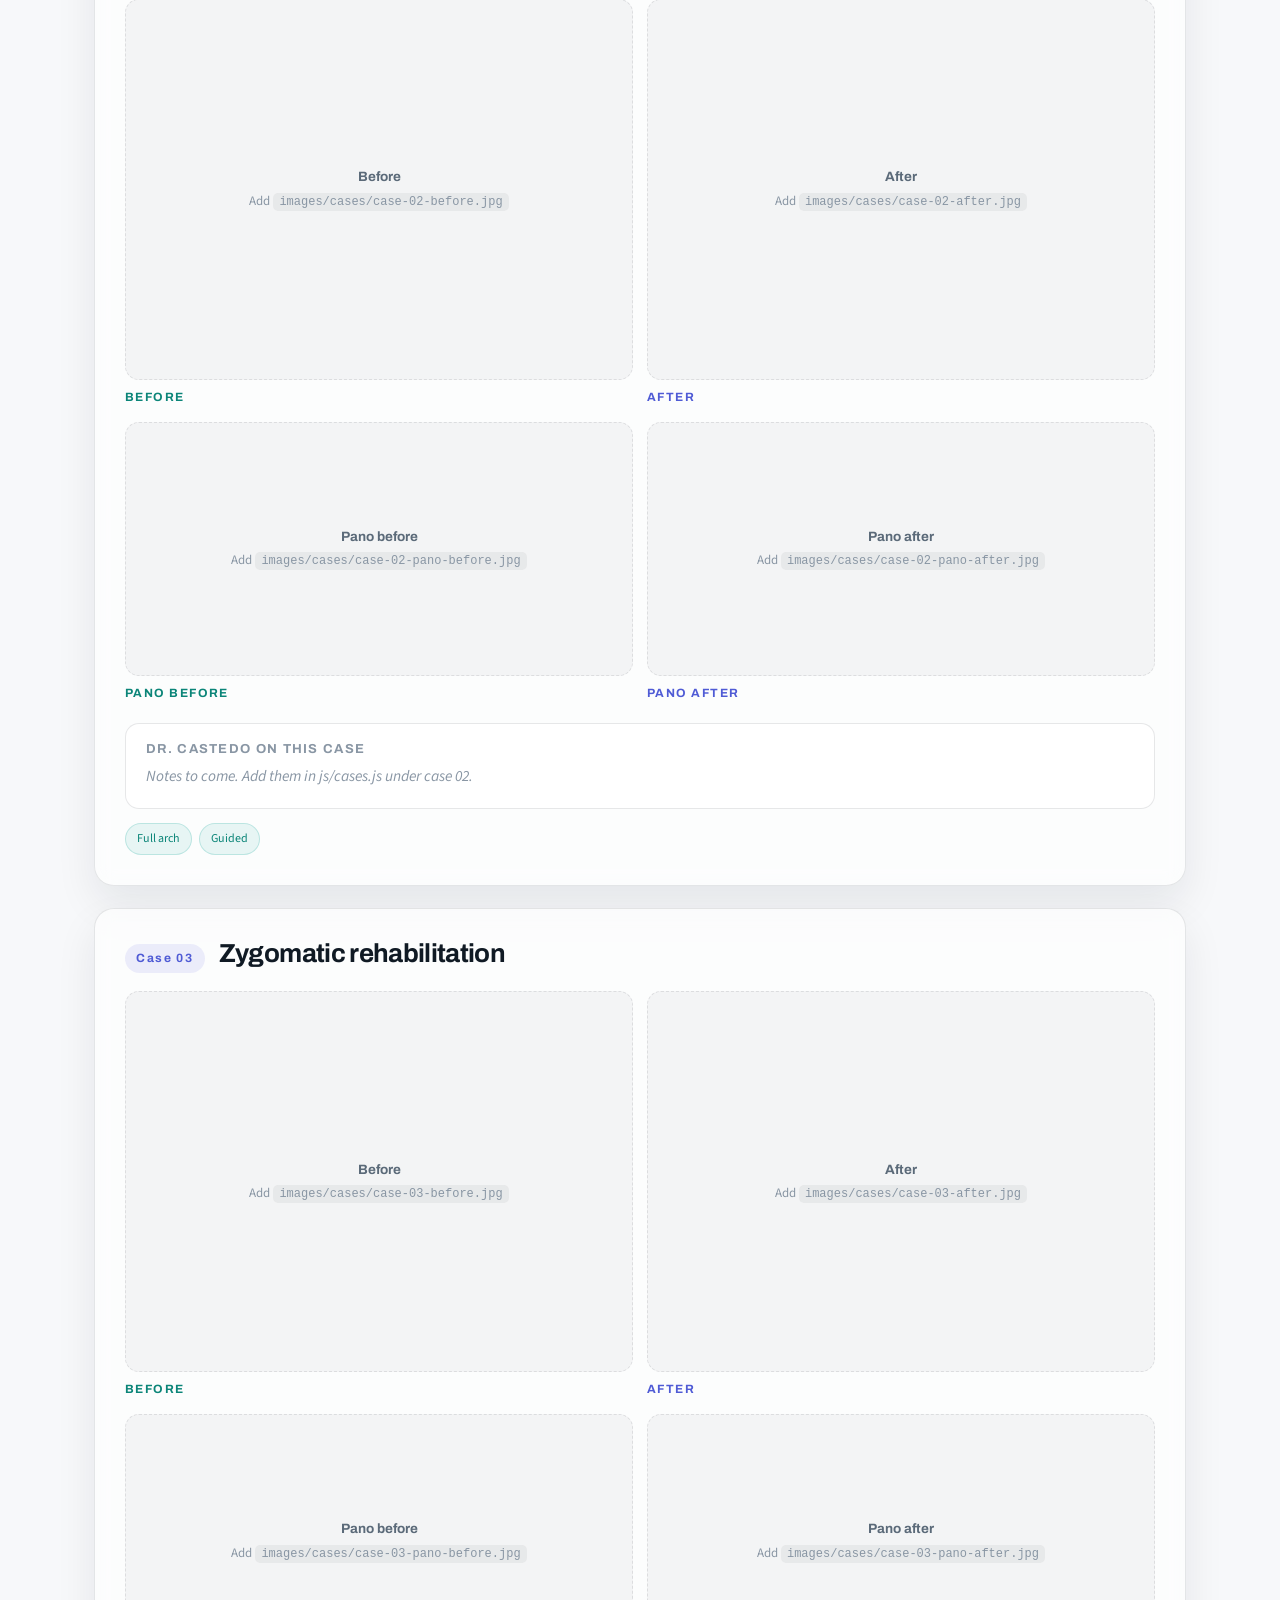
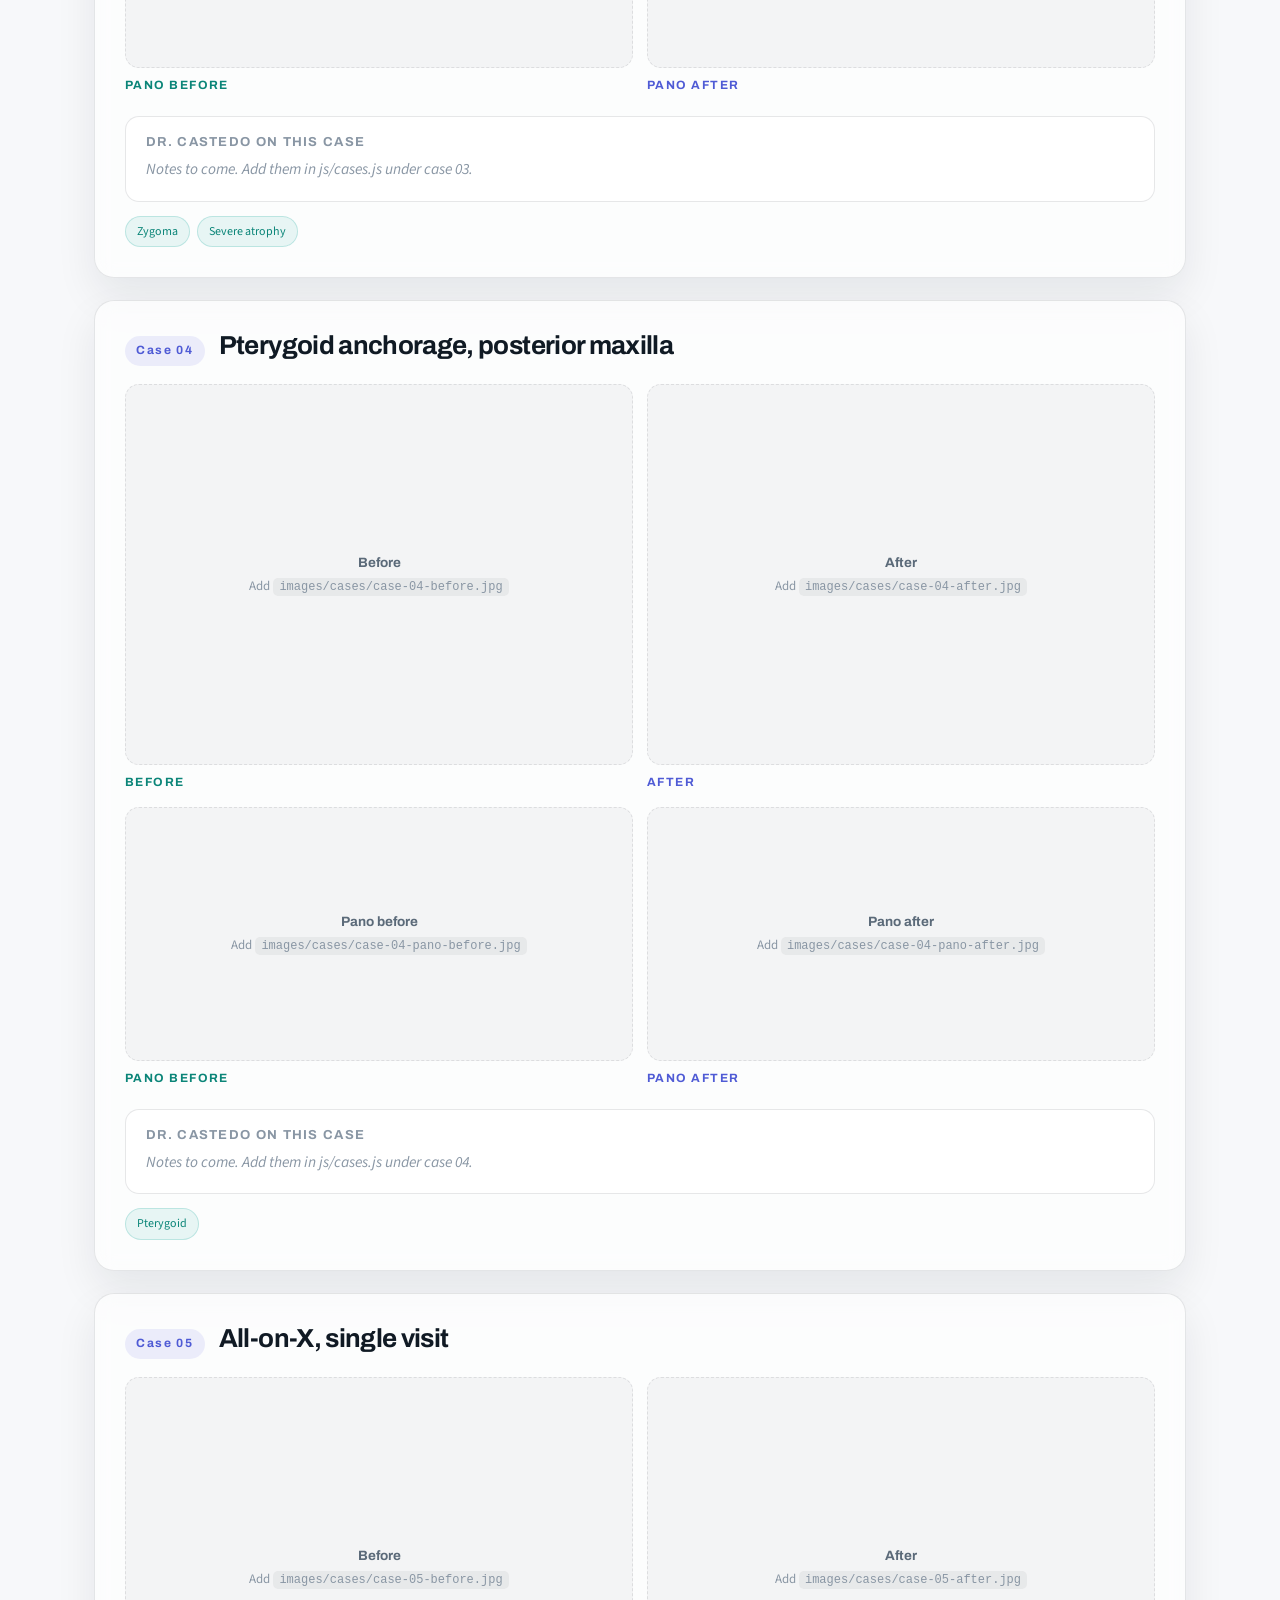
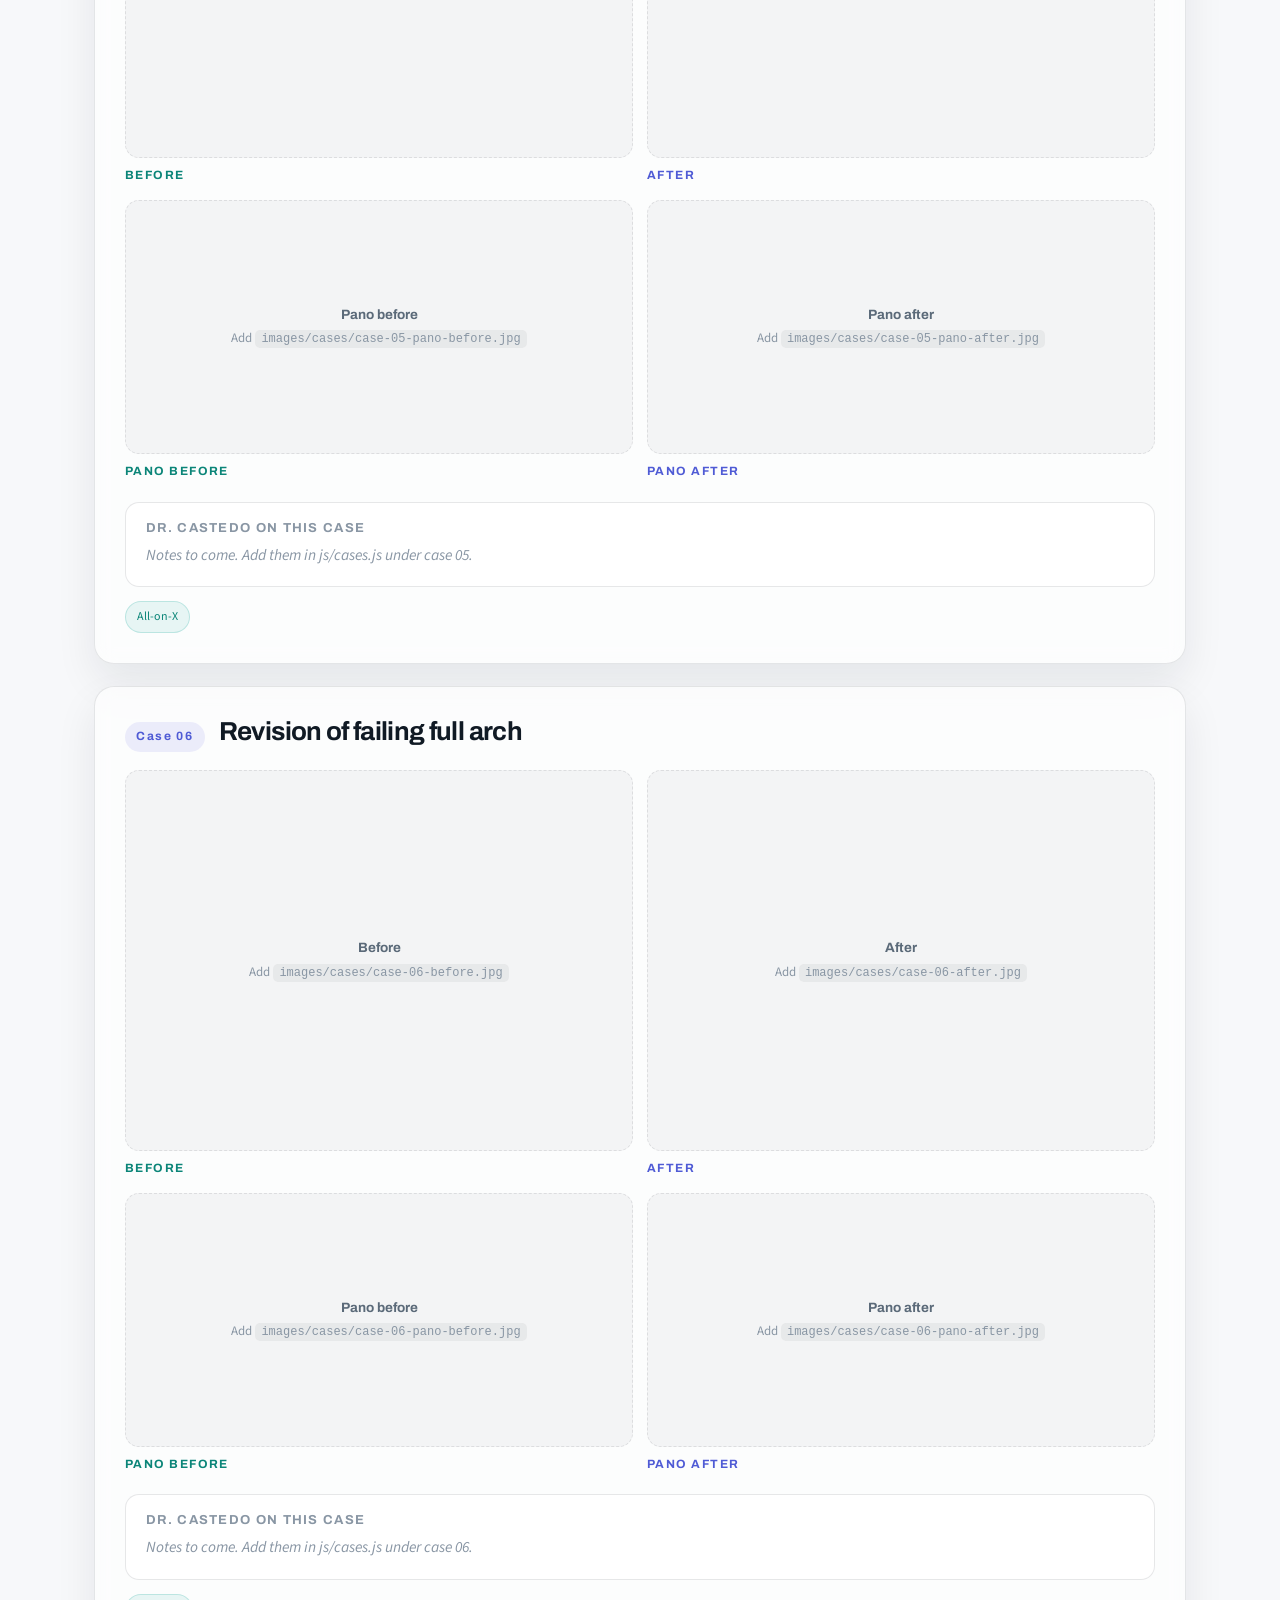
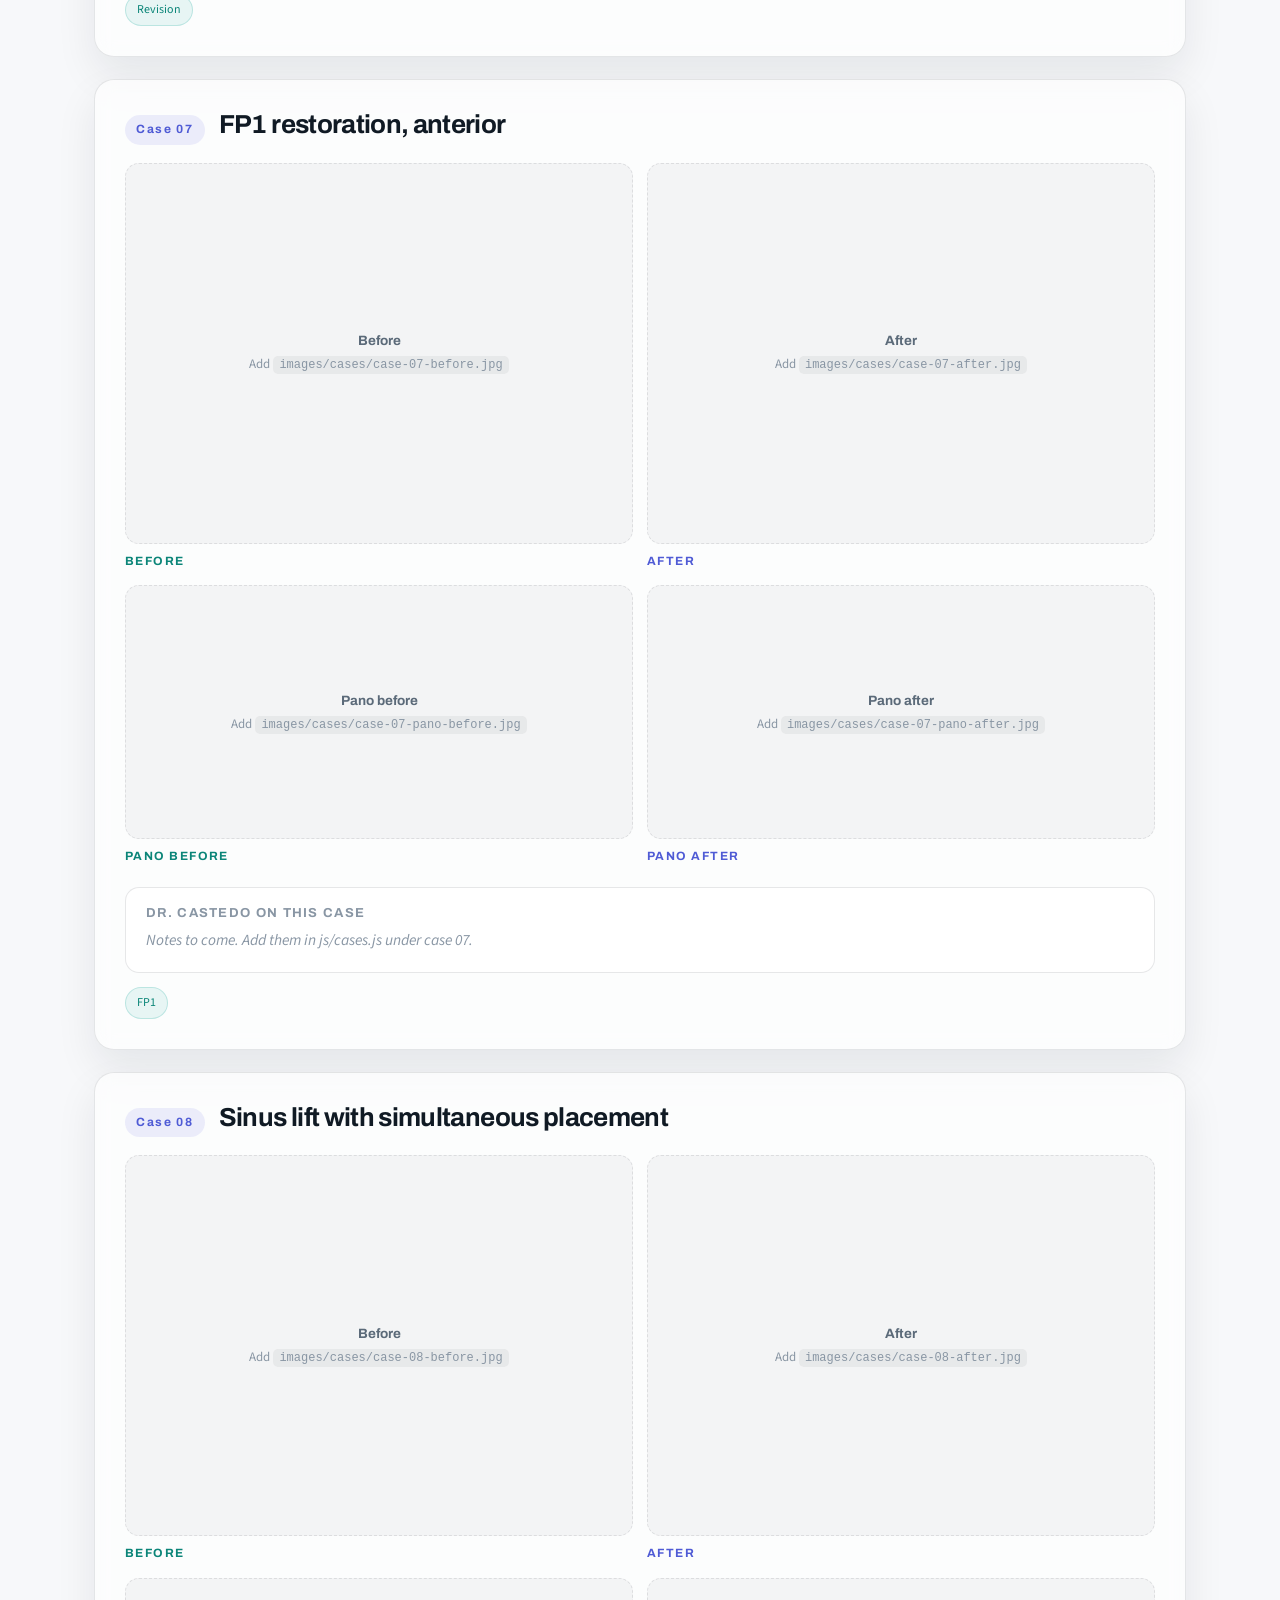
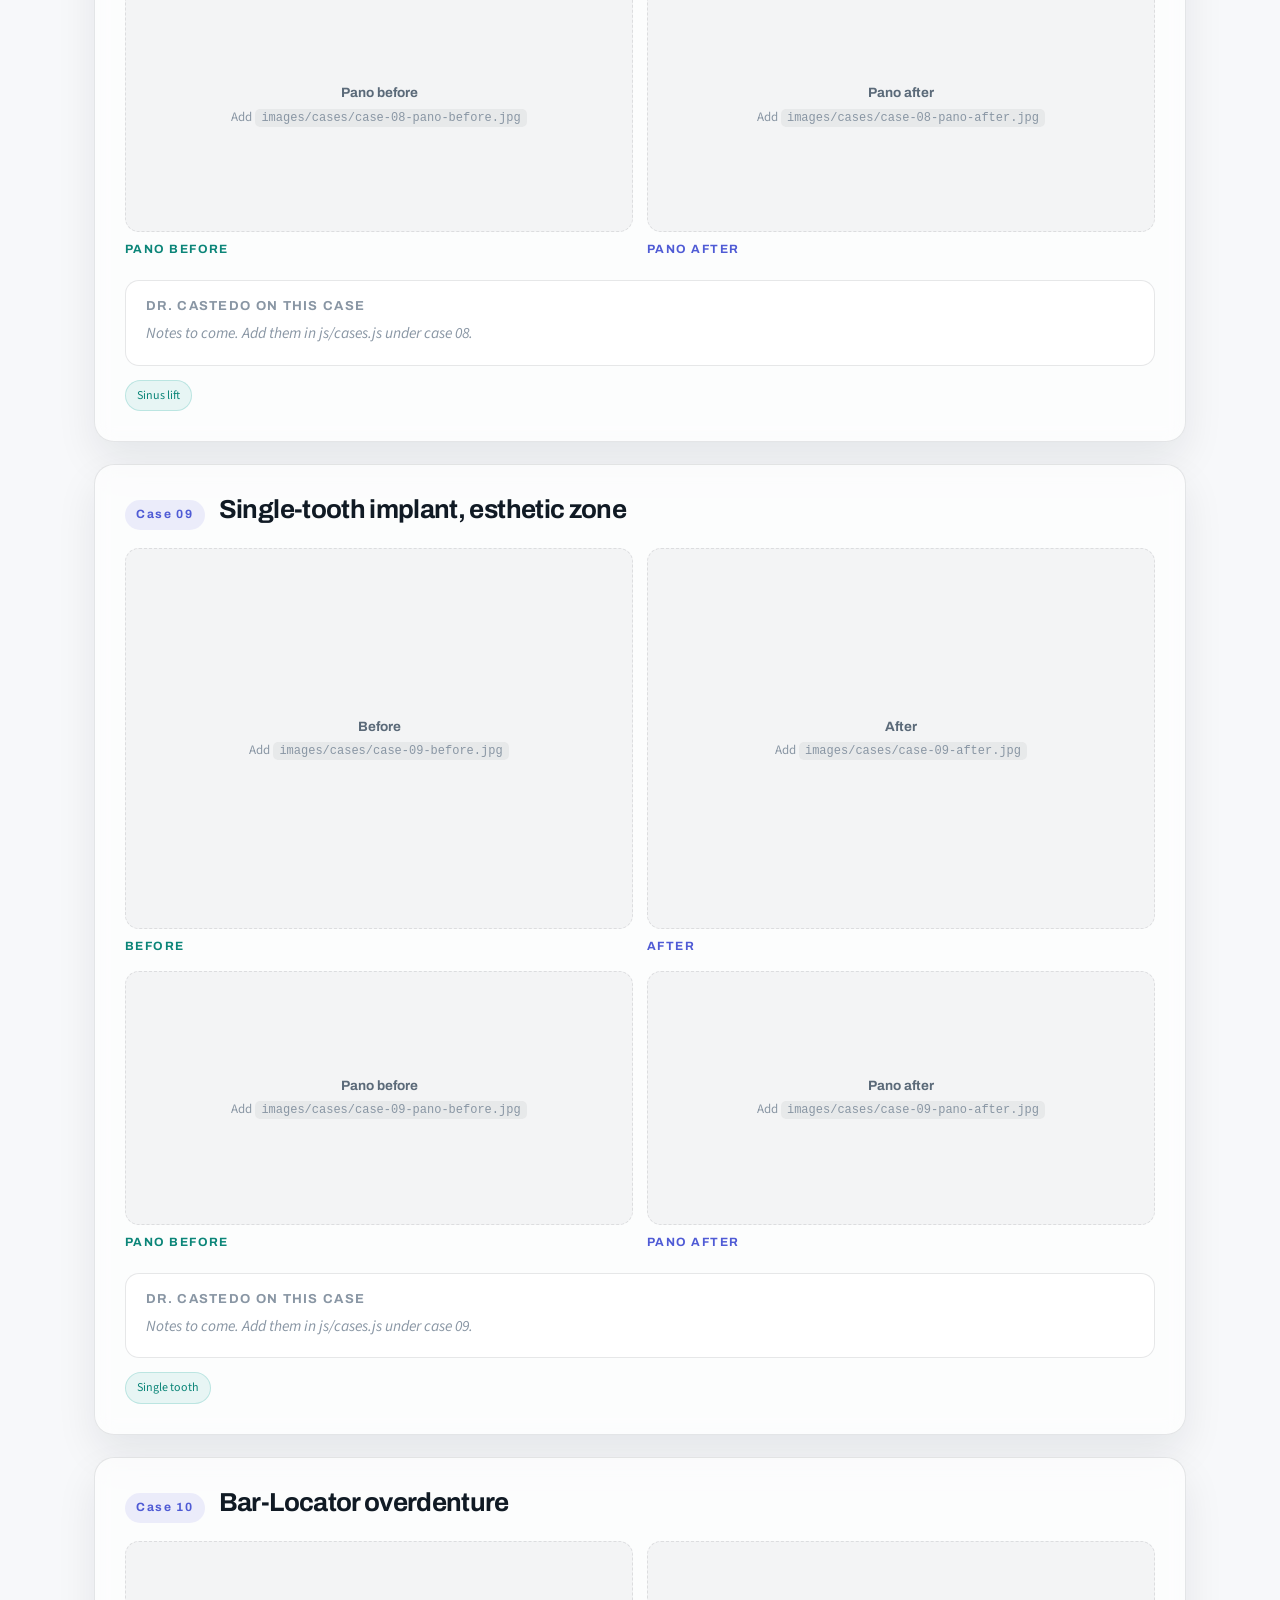
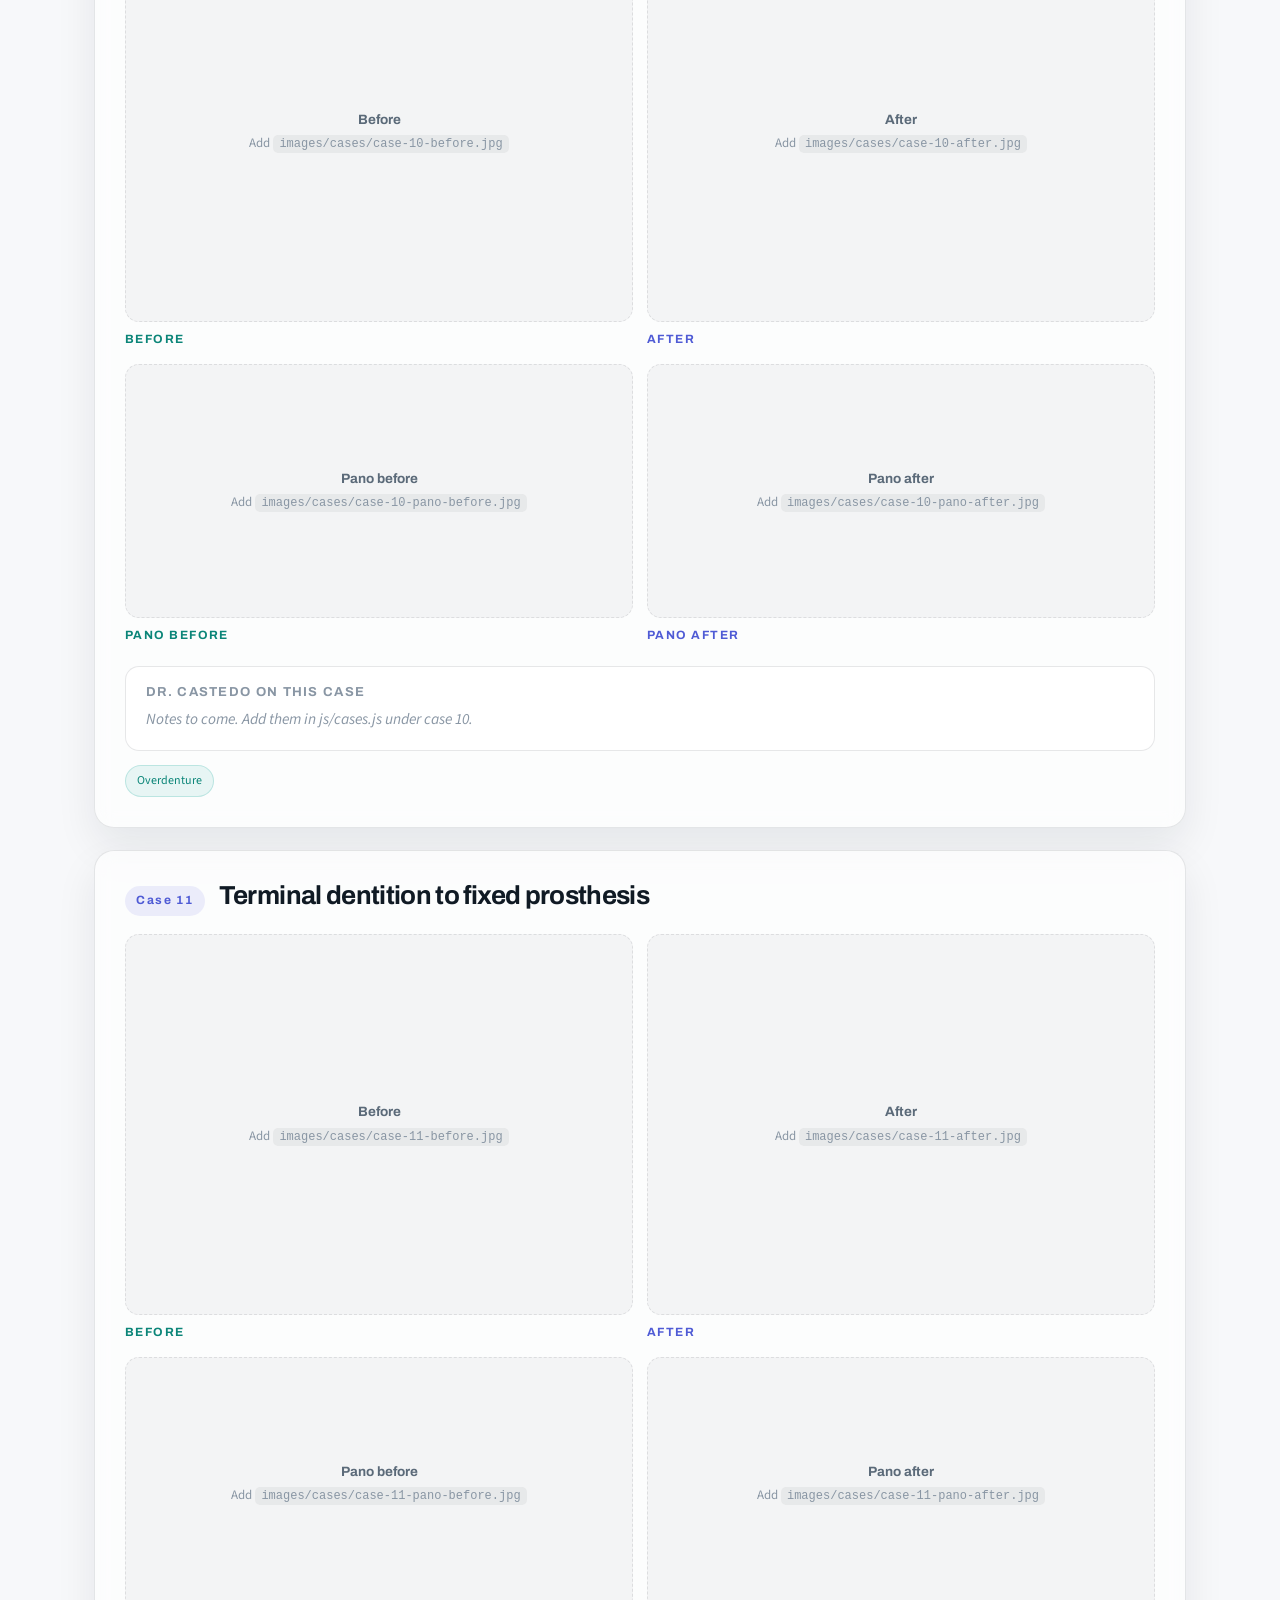
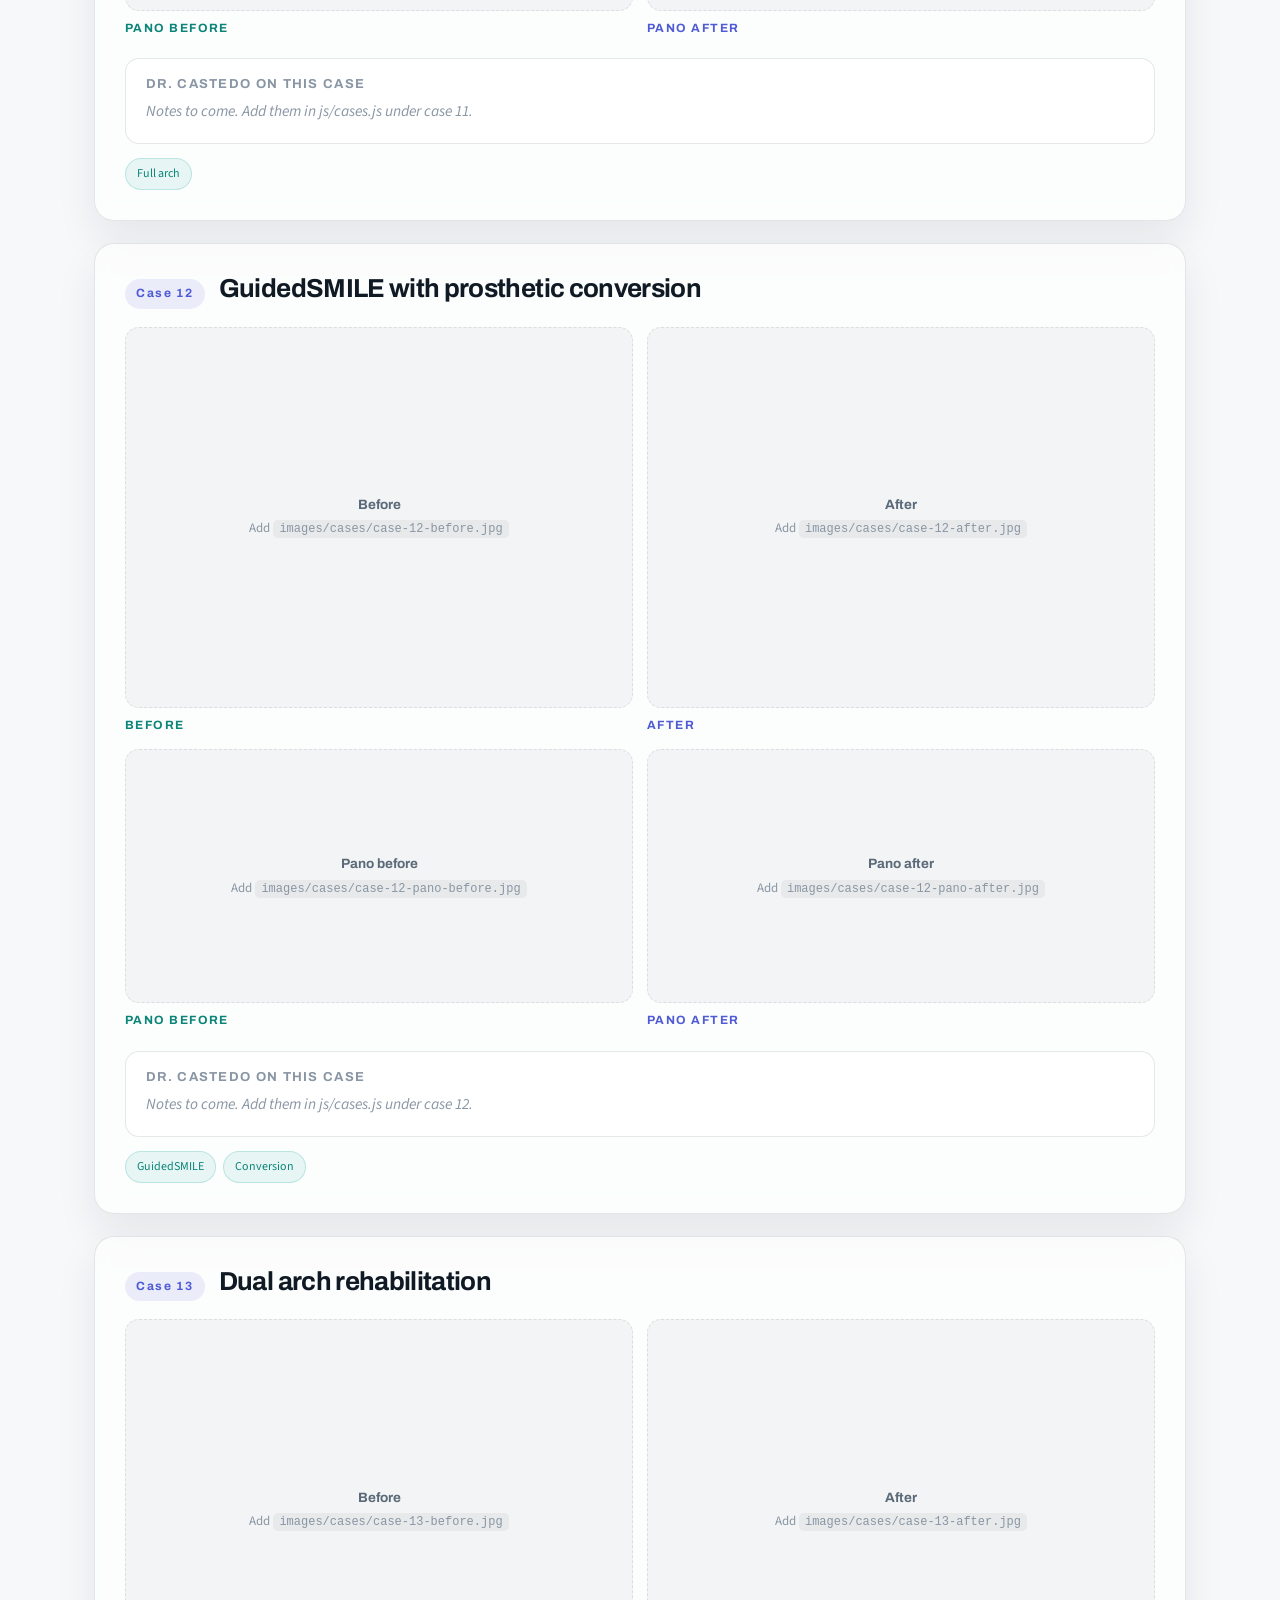
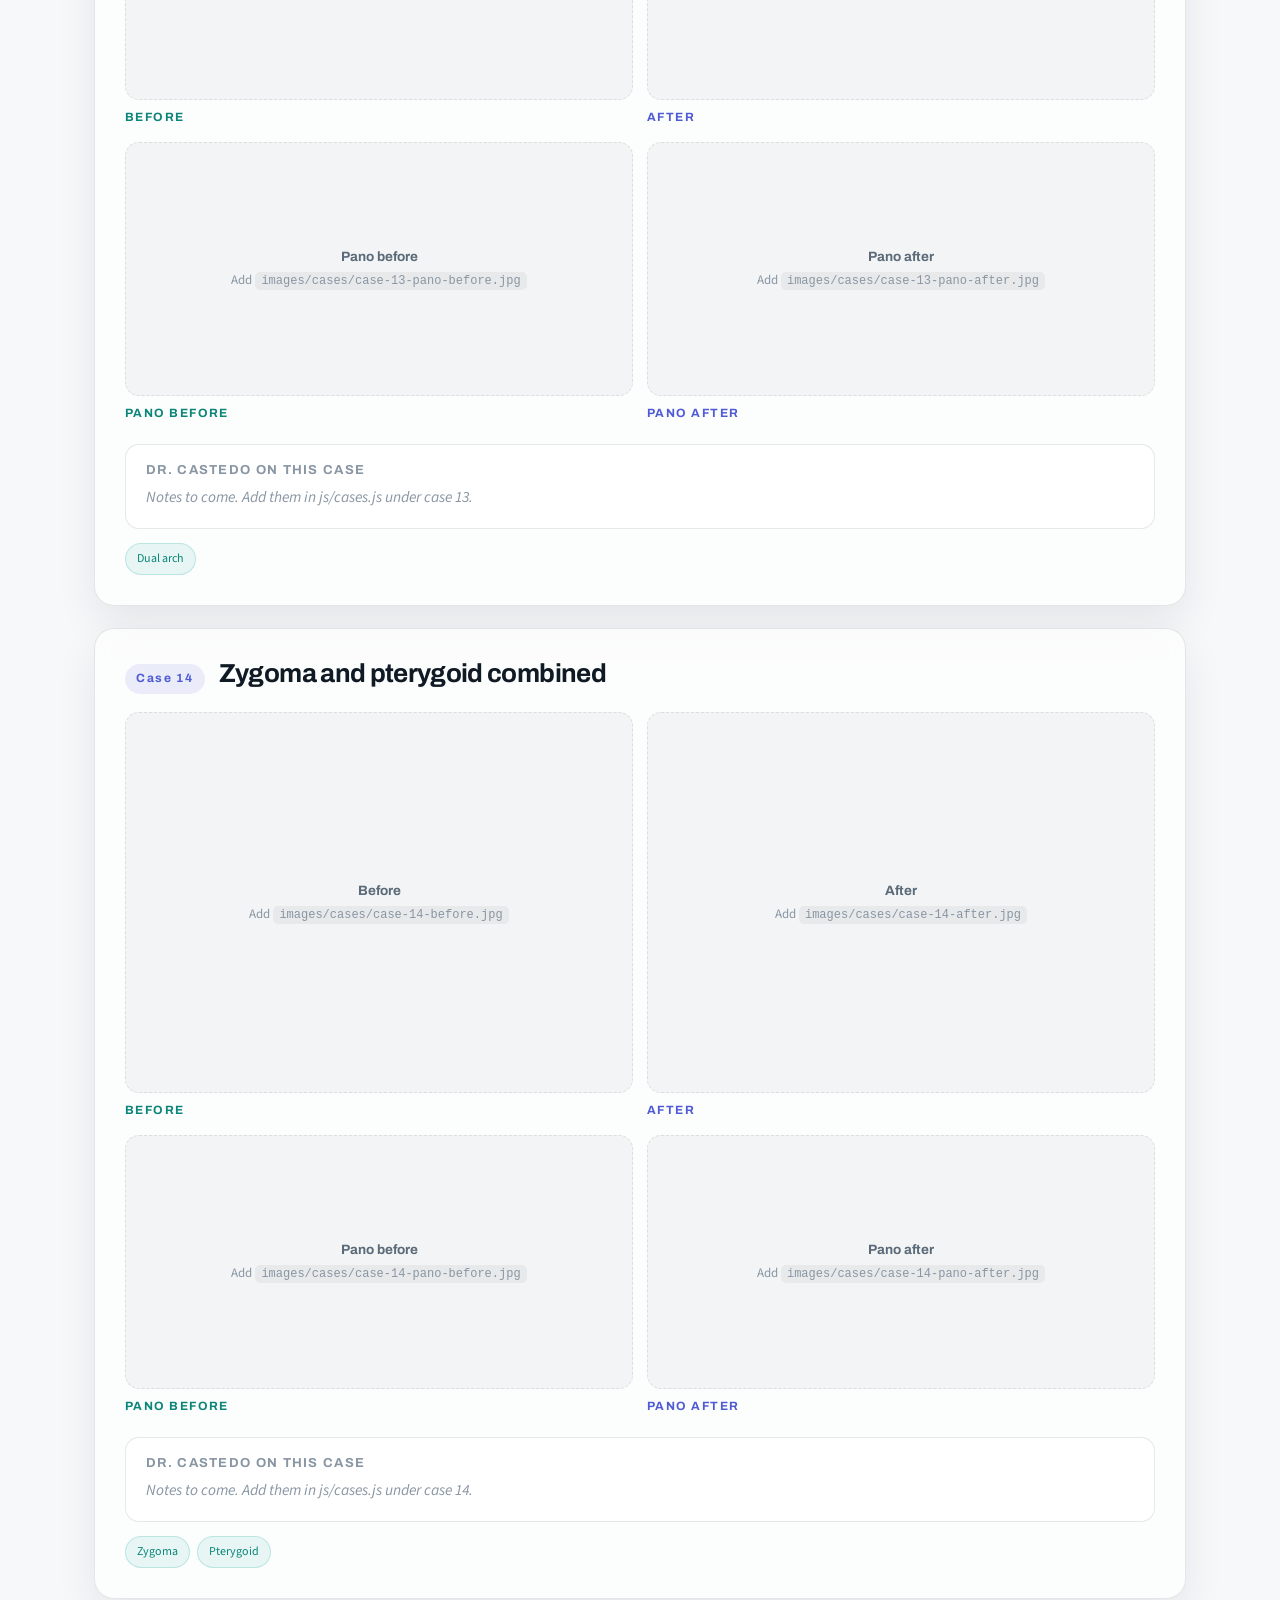
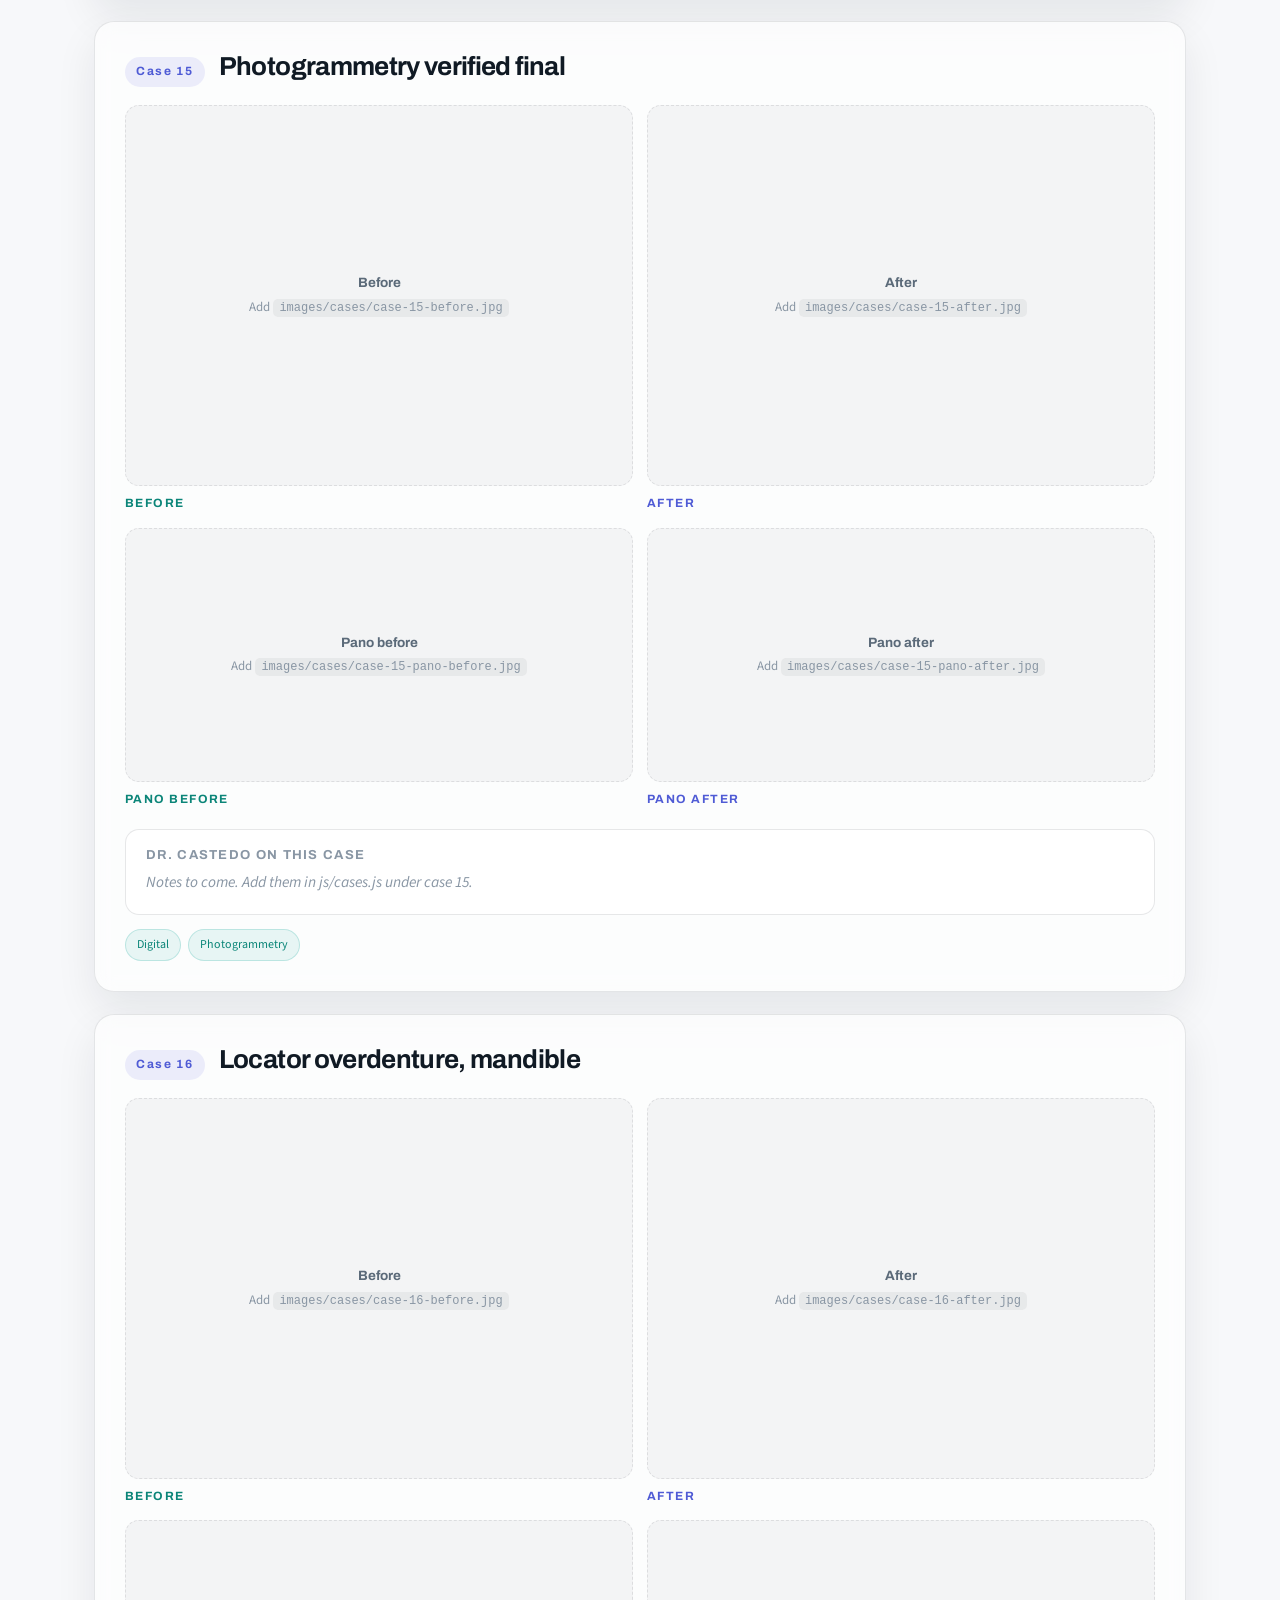
==== commit f5310166: "Add files via upload" ====
--- a/cases.html
+++ b/cases.html
@@ -37,6 +37,10 @@
 
 <section class="sec" style="padding-top:10px">
   <div class="wrap">
+    <div class="cases-tools">
+      <span>Drag a photo onto any slot (or click it) to preview it and download it correctly named for <code>images/cases/</code>.</span>
+      <button type="button" id="clearPreviews">Clear previews</button>
+    </div>
     <div id="cases"></div>
   </div>
 </section>
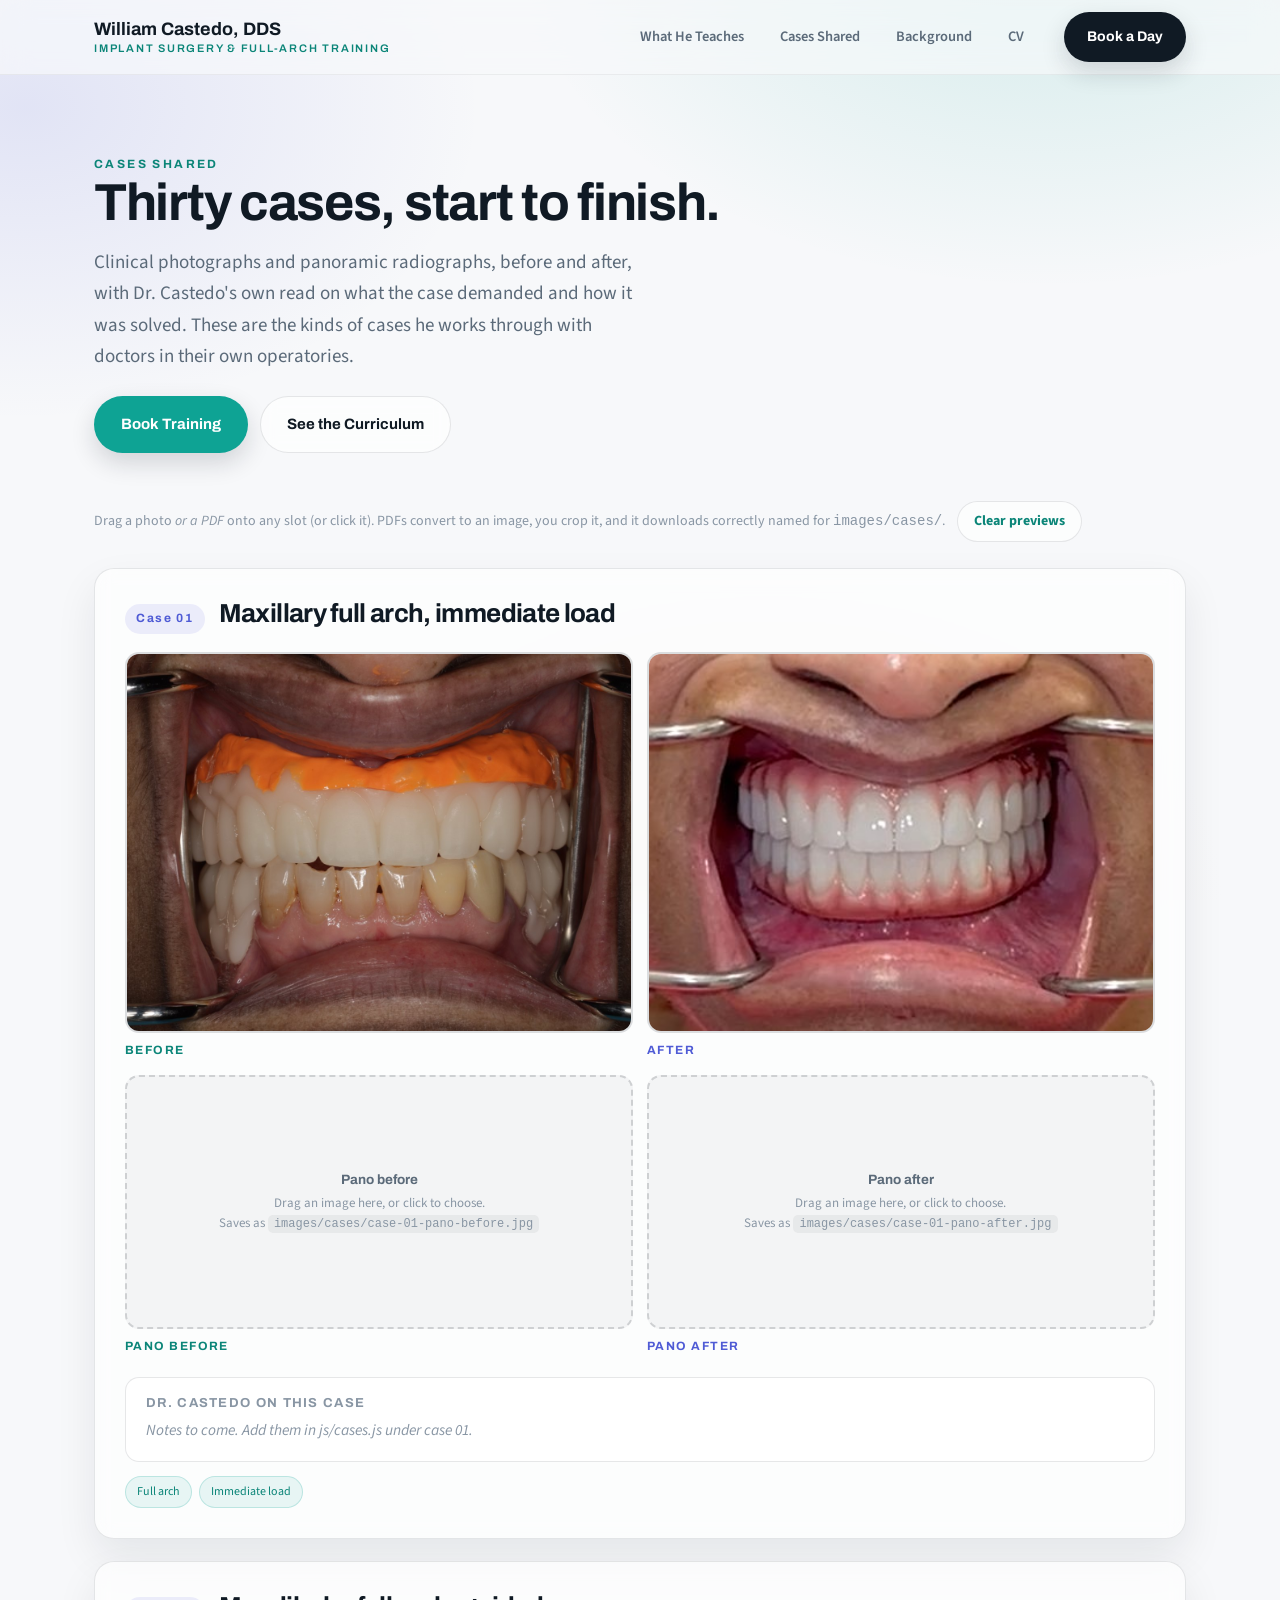
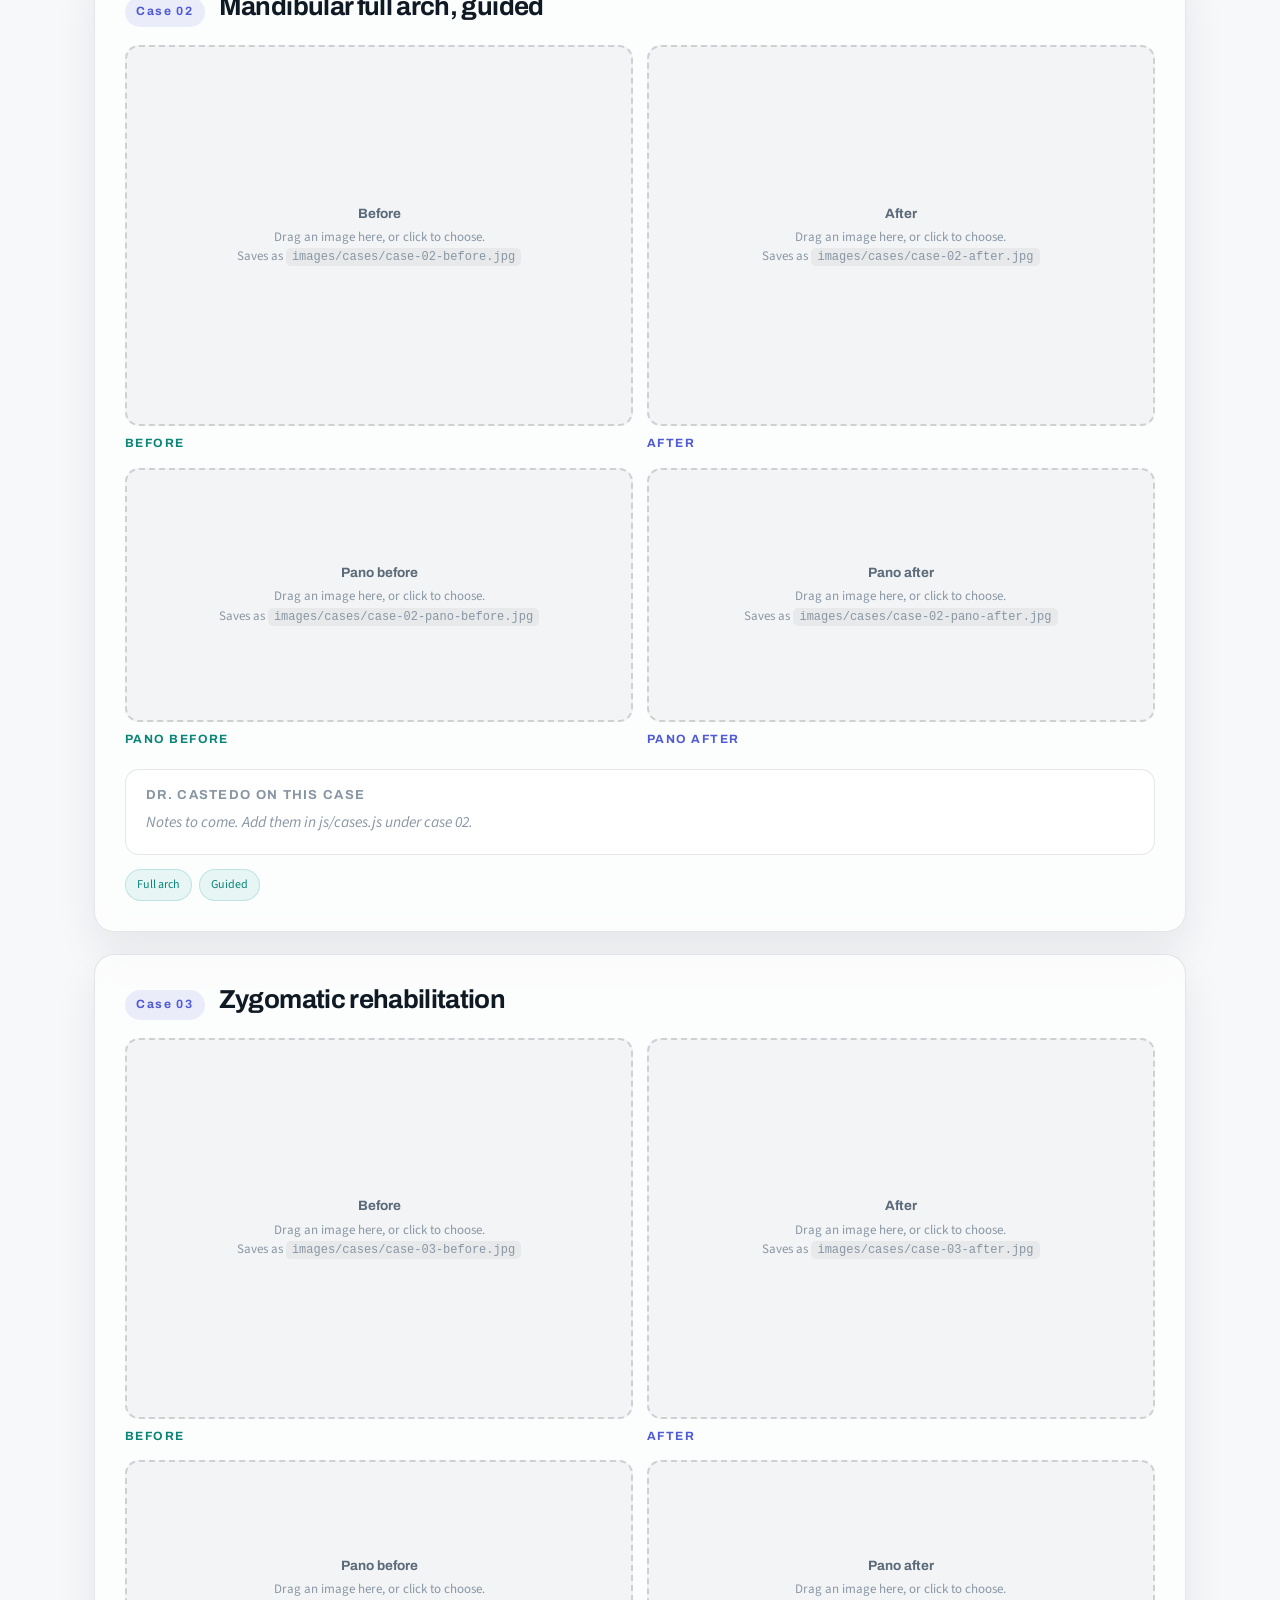
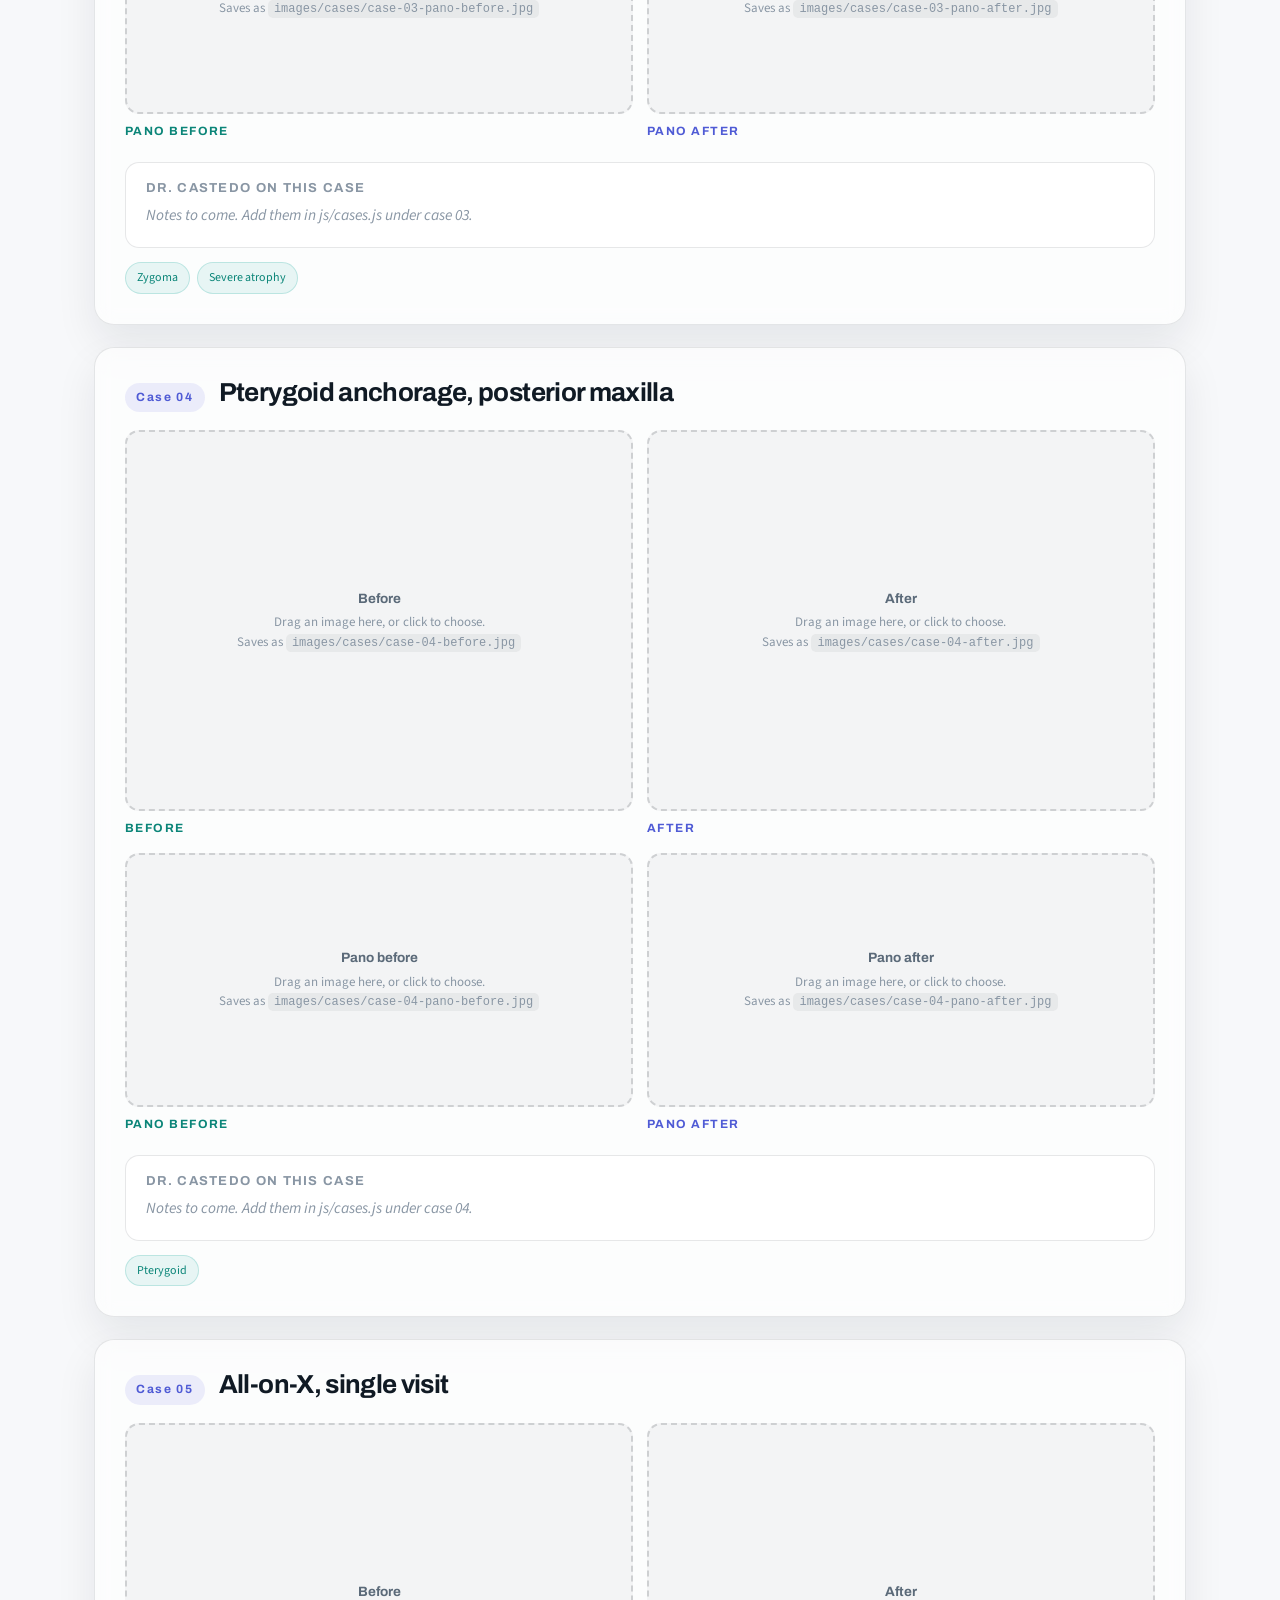
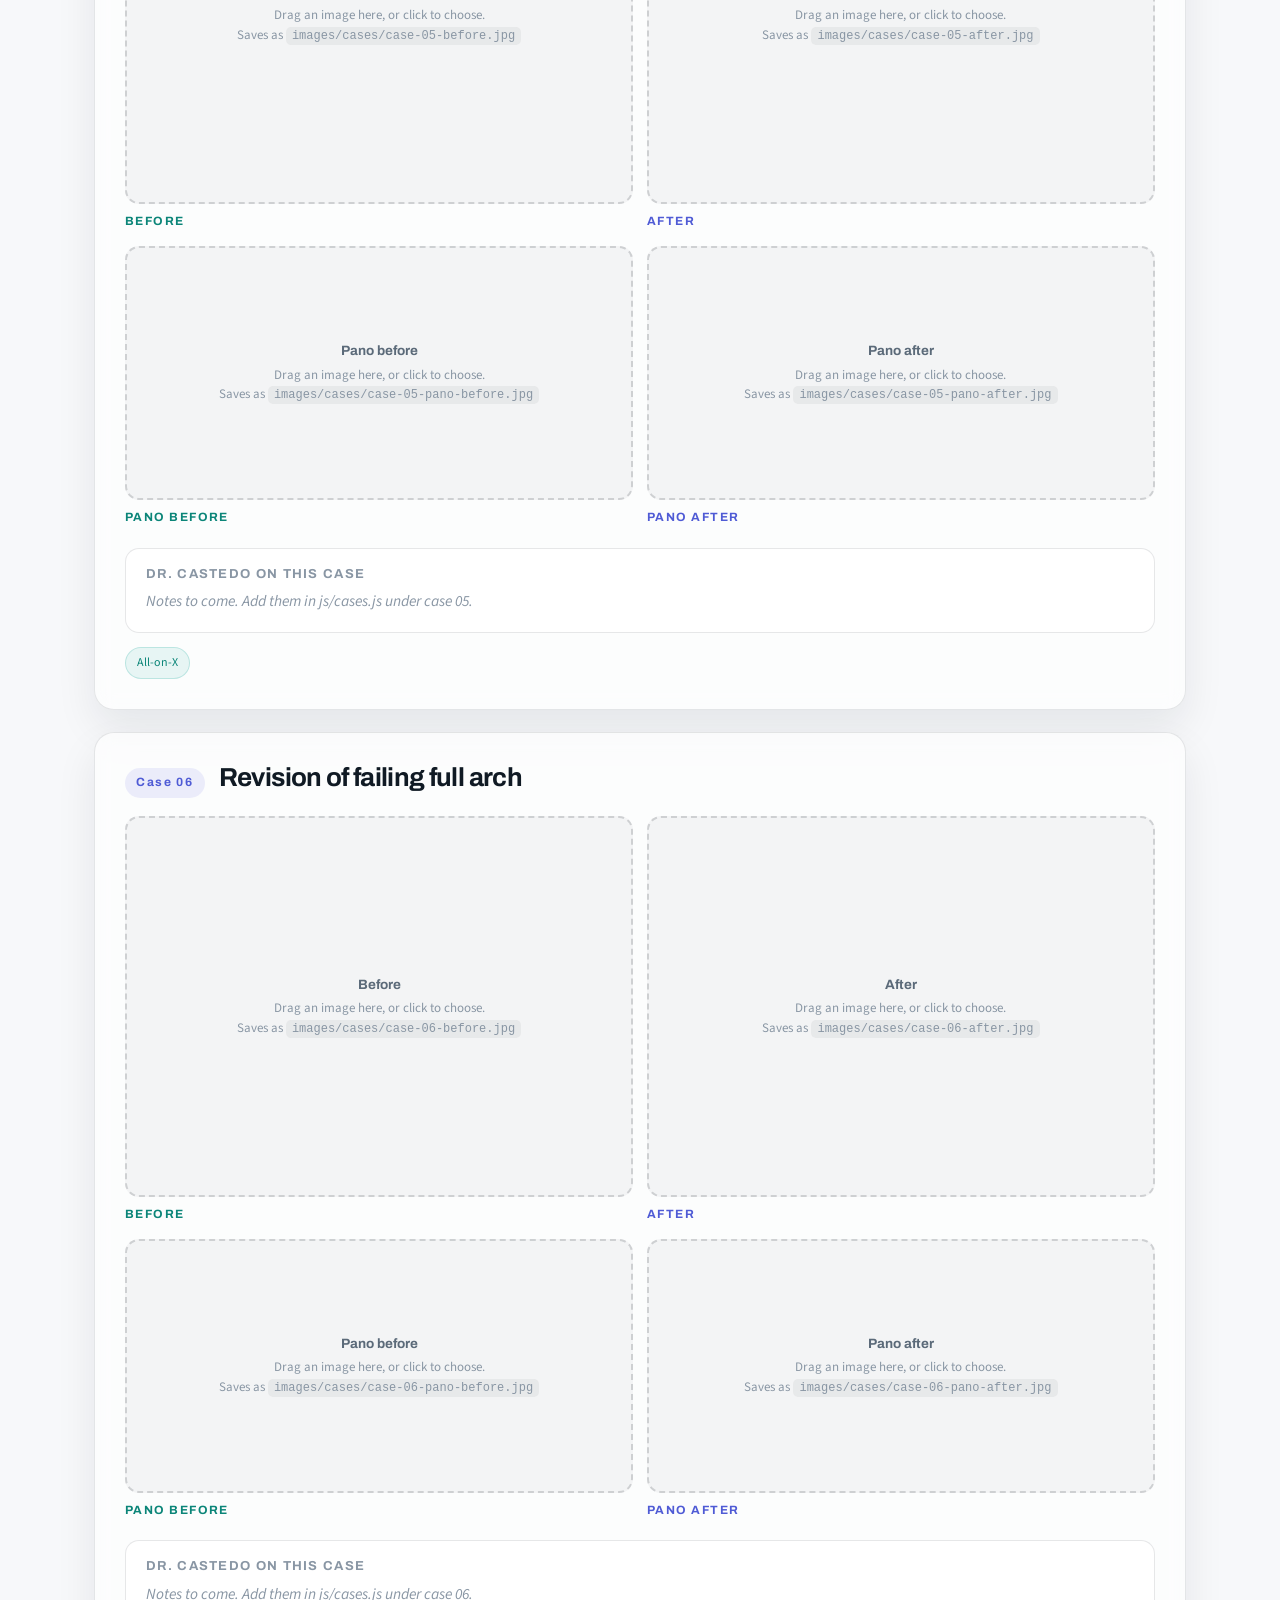
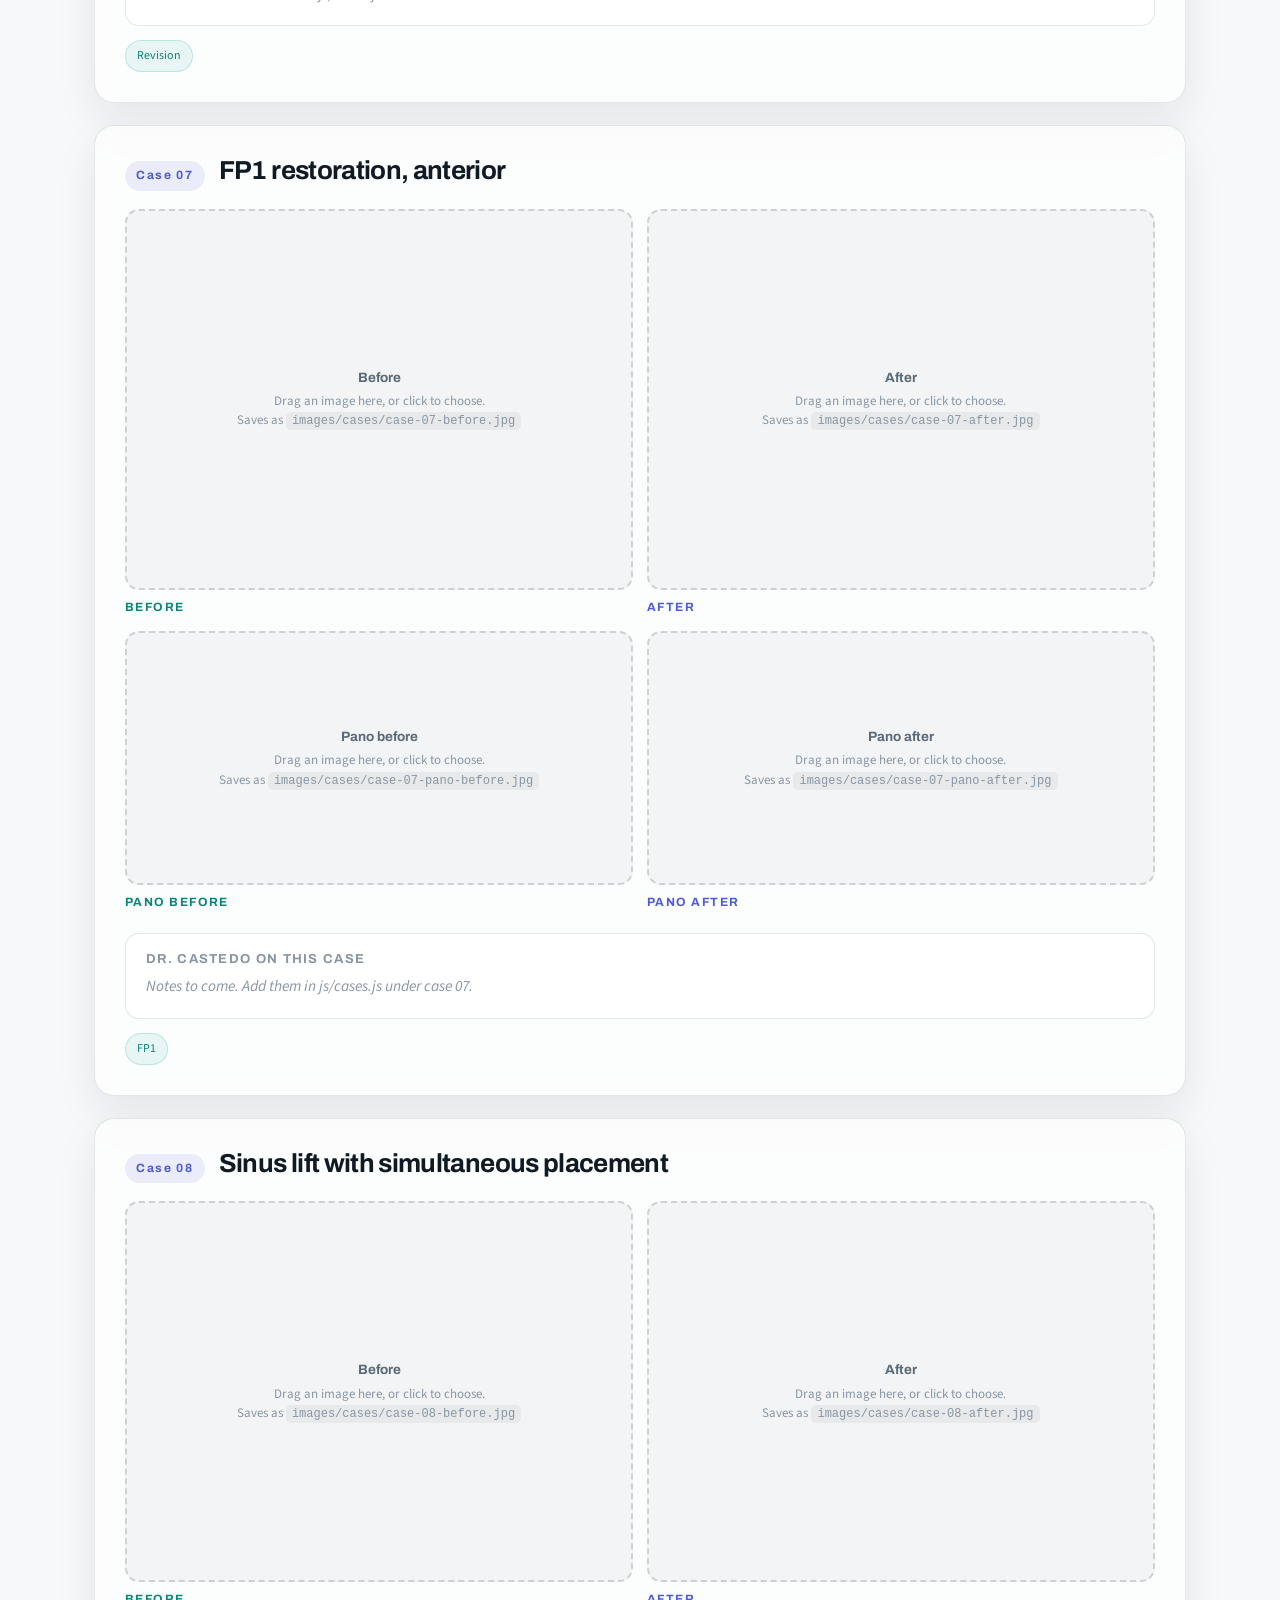
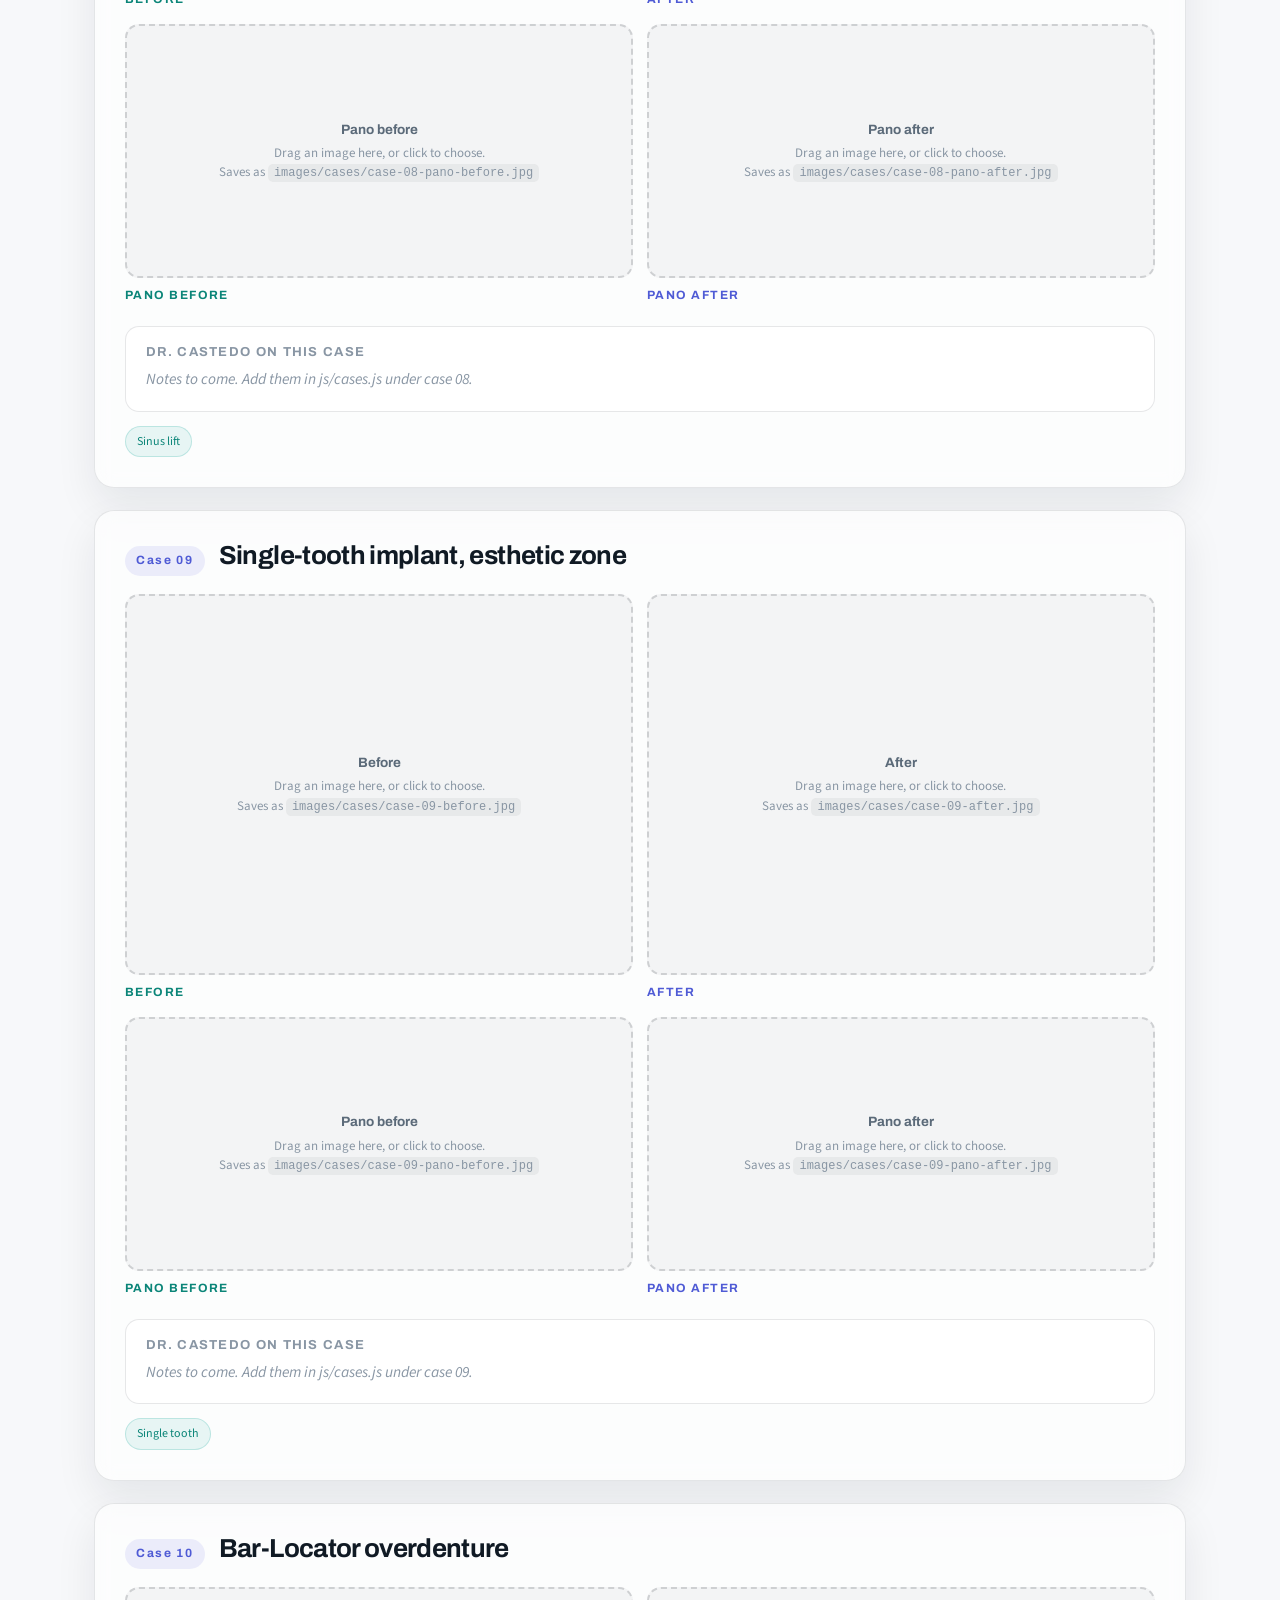
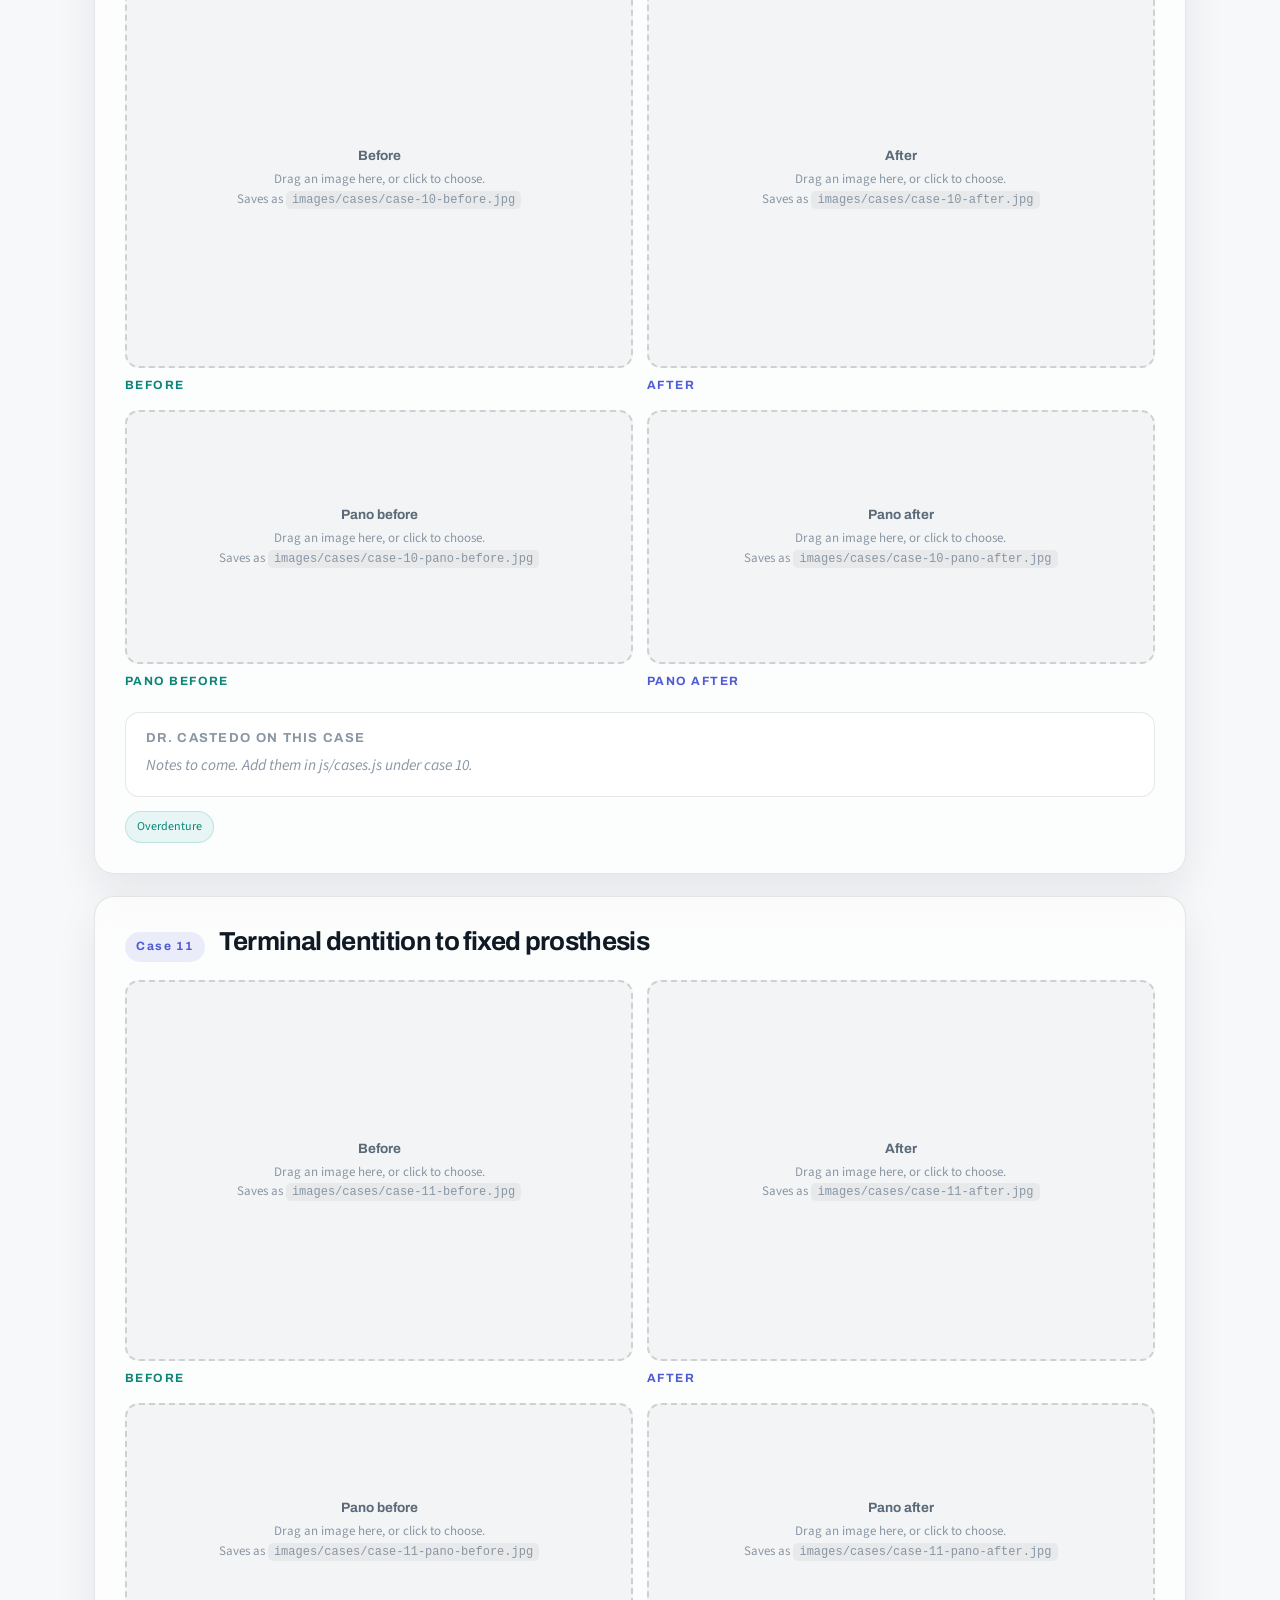
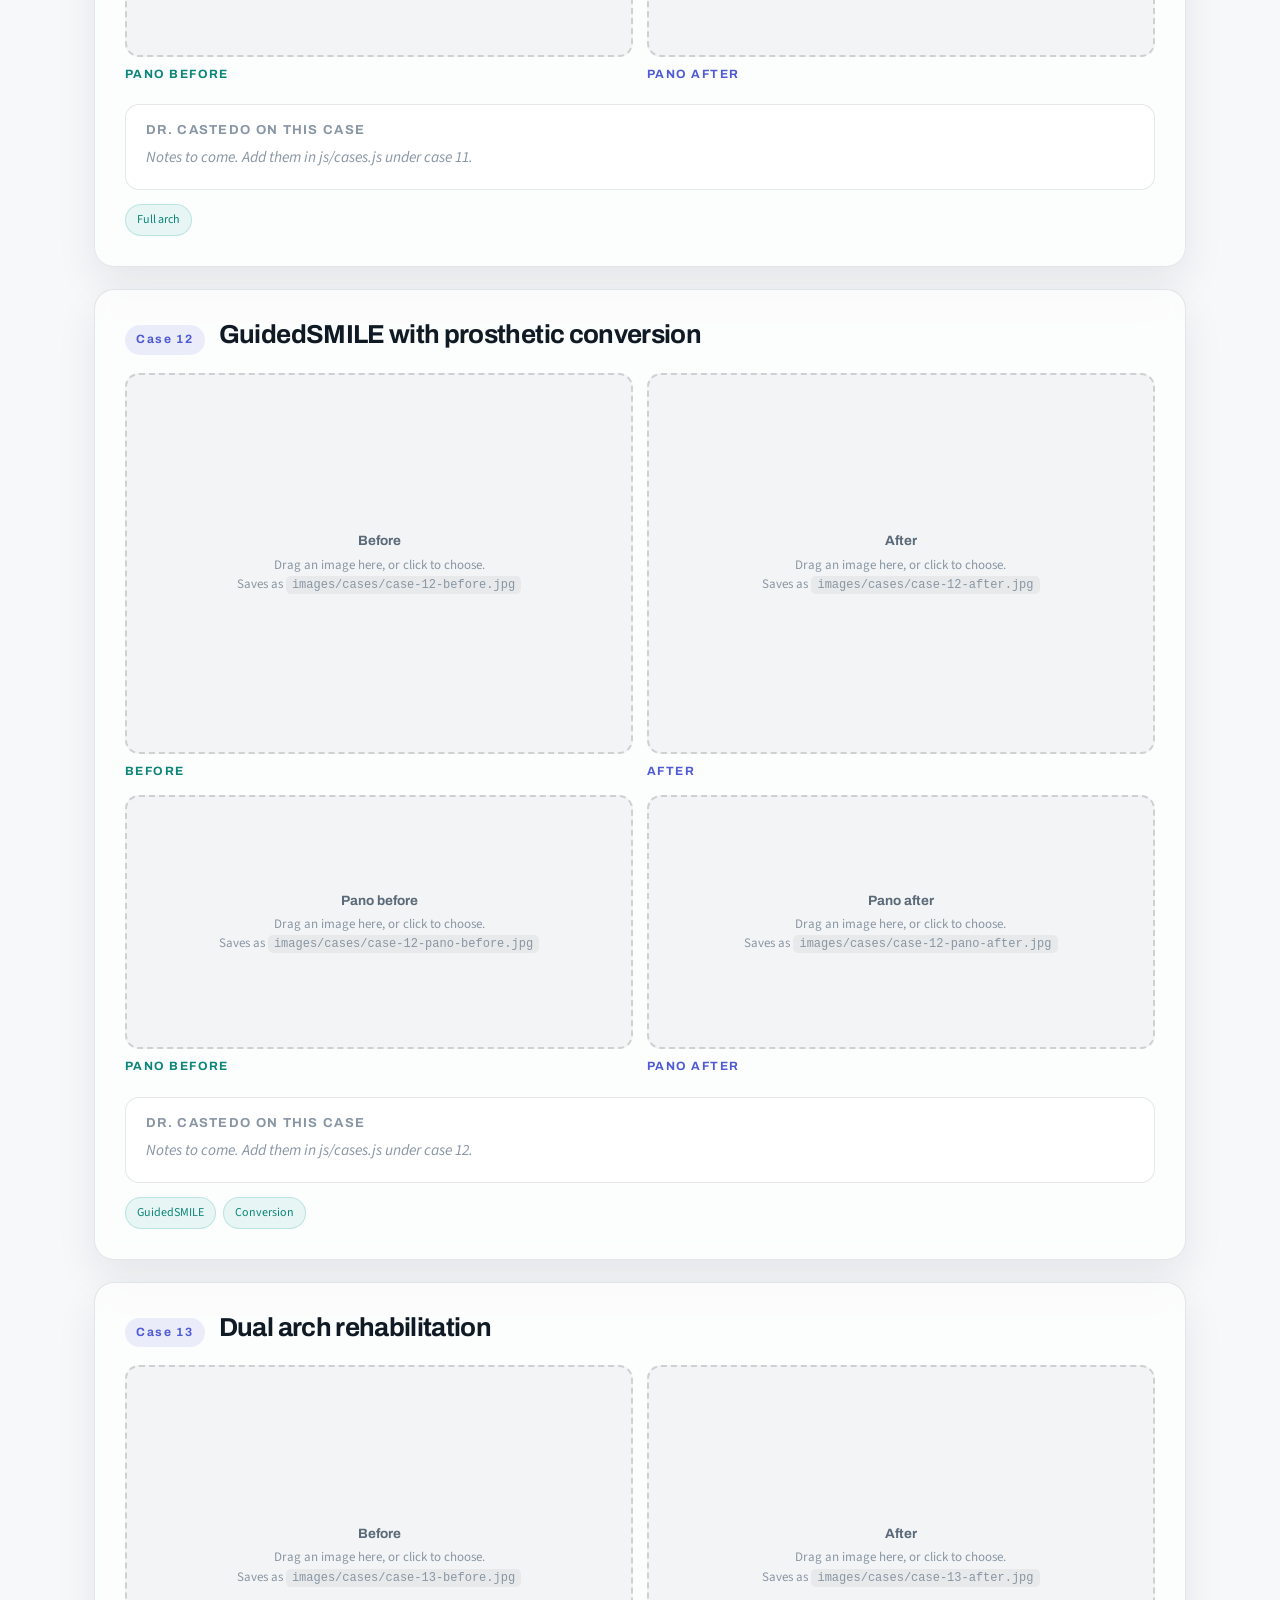
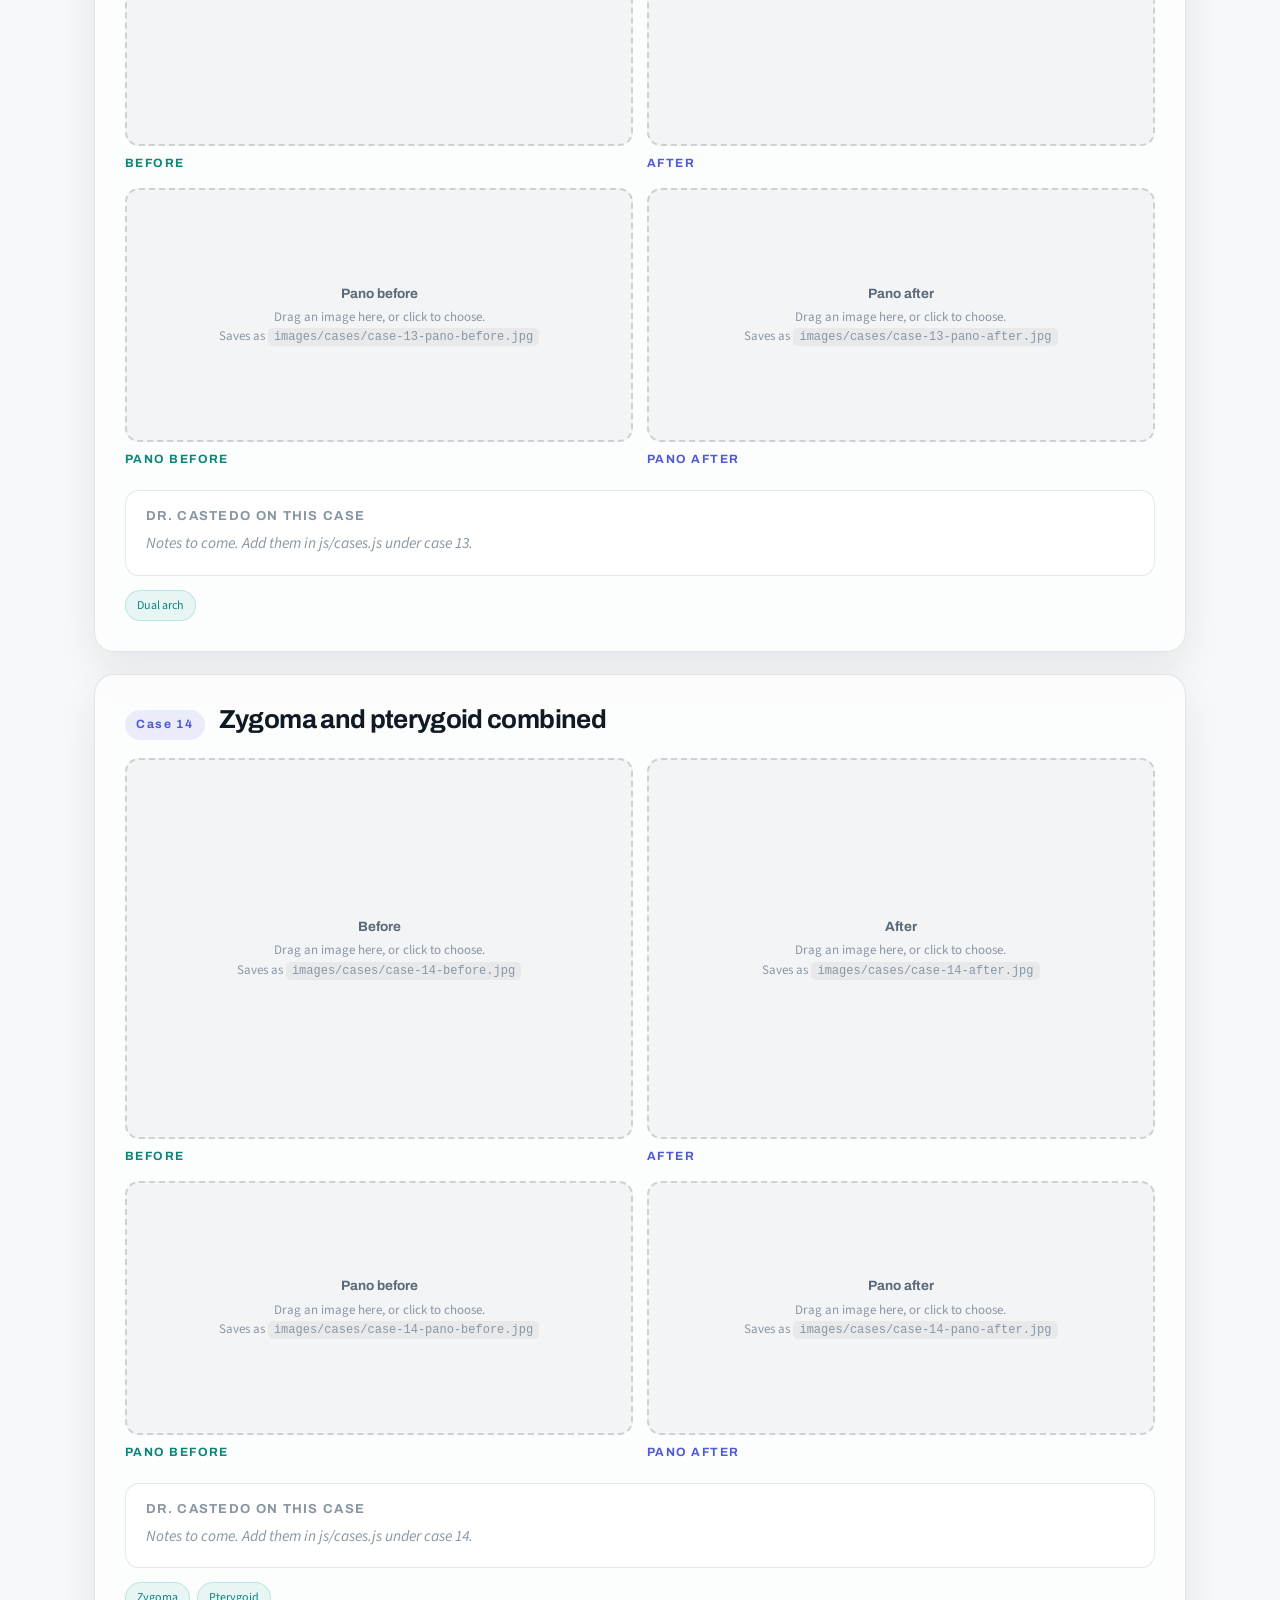
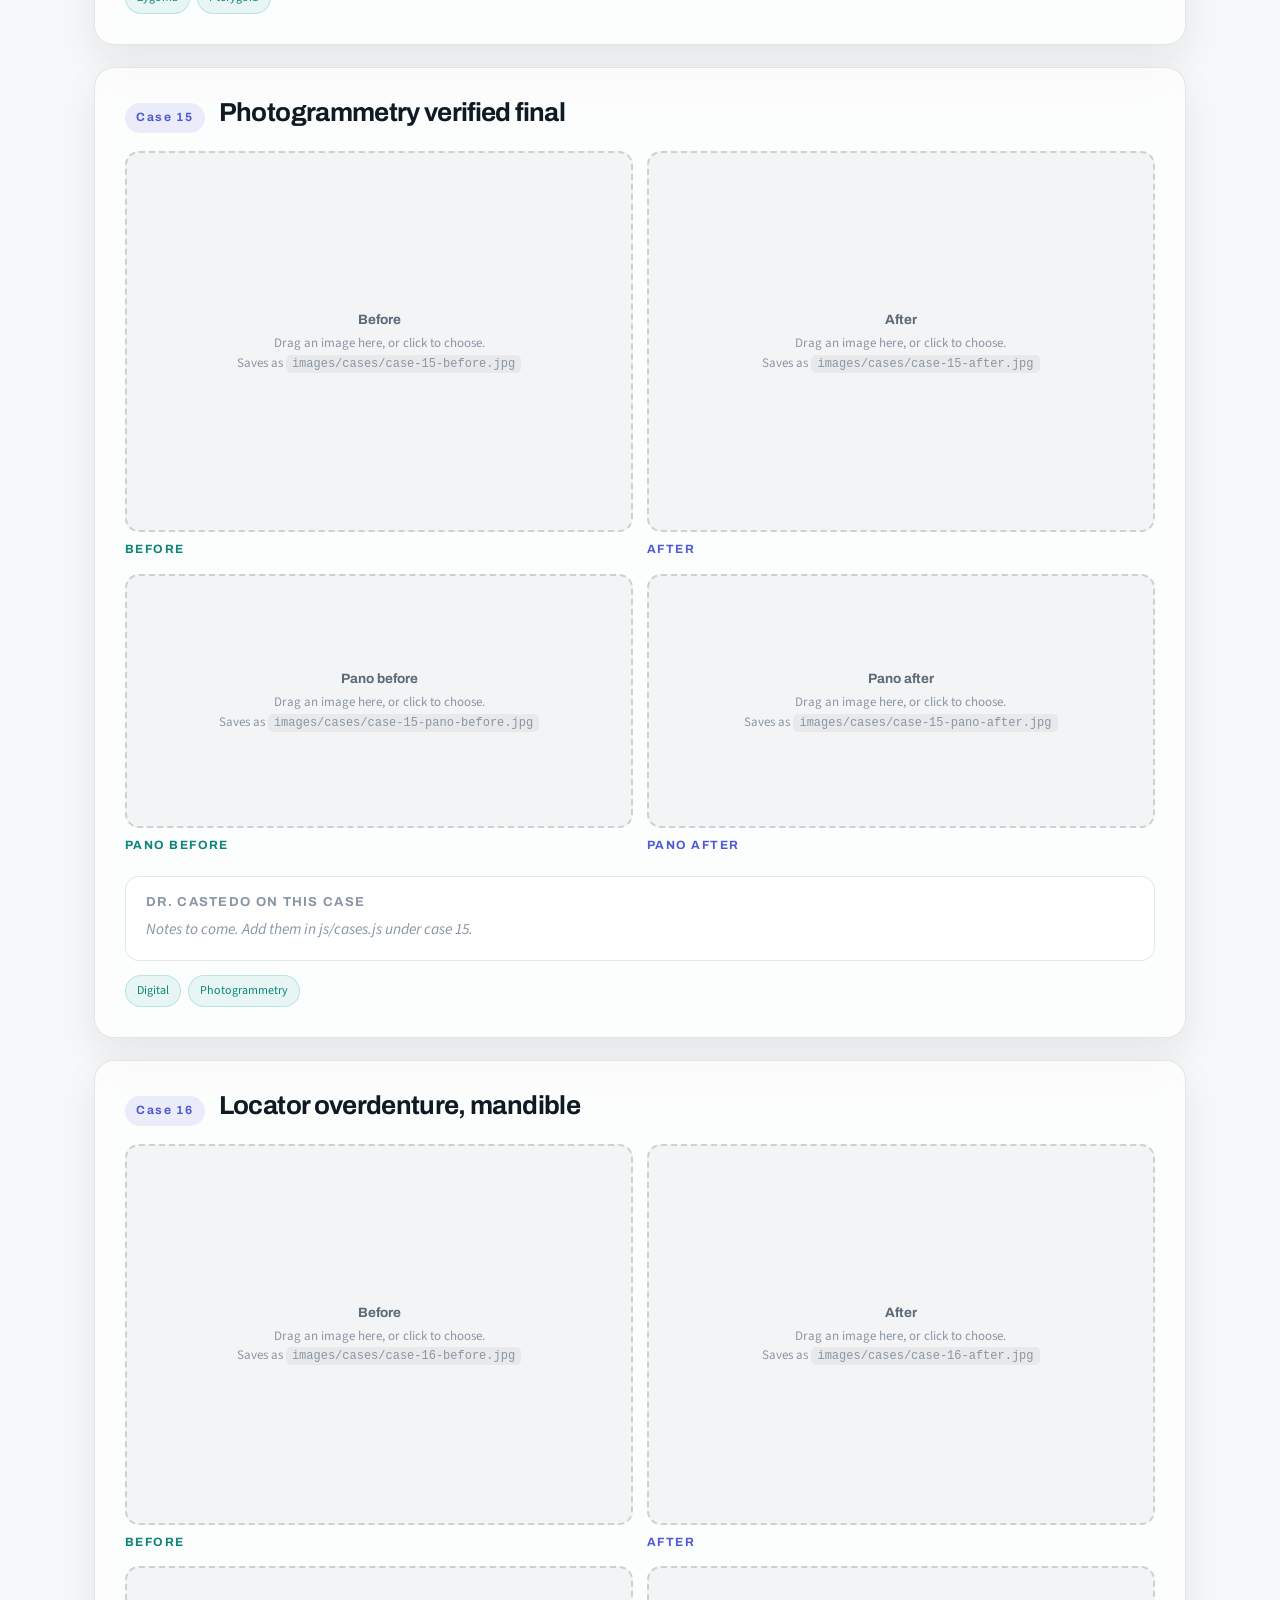
==== commit f72883de: "Add files via upload" ====
--- a/cases.html
+++ b/cases.html
@@ -38,7 +38,7 @@
 <section class="sec" style="padding-top:10px">
   <div class="wrap">
     <div class="cases-tools">
-      <span>Drag a photo onto any slot (or click it) to preview it and download it correctly named for <code>images/cases/</code>.</span>
+      <span>Drag a photo <em>or a PDF</em> onto any slot (or click it). PDFs convert to an image, you crop it, and it downloads correctly named for <code>images/cases/</code>.</span>
       <button type="button" id="clearPreviews">Clear previews</button>
     </div>
     <div id="cases"></div>
@@ -60,6 +60,8 @@
   <span>&copy; 2026 William Castedo, DDS. Memphis, Tennessee.</span>
   <span><a href="index.html">Home</a> &middot; <a href="cv.html">CV</a> &middot; <a href="tel:5042598376">(504) 259-8376</a> &middot; <a href="mailto:william.castedo@gmail.com">Email</a></span>
 </div></footer>
+<script src="js/vendor/pdf.min.js"></script>
+<script src="js/imagetools.js"></script>
 <script src="js/cases.js"></script>
 </body>
 </html>
--- a/css/styles.css
+++ b/css/styles.css
@@ -61,8 +61,12 @@
 .portrait{max-width:372px;margin-left:auto}
 .portrait .plate{display:block;background:linear-gradient(170deg,rgba(255,255,255,.7),rgba(239,230,216,.9));border:1px solid var(--edge);border-radius:28px;overflow:hidden;box-shadow:var(--shadow-lg);backdrop-filter:blur(6px)}
 .portrait img{width:100%;max-width:372px;height:auto;aspect-ratio:433/498;object-fit:contain;margin:0 auto}
-.portrait .tagstrip{display:flex;gap:8px;flex-wrap:wrap;margin-top:16px}
-.tagstrip span{font-size:12px;font-weight:700;letter-spacing:.08em;text-transform:uppercase;color:var(--ink-2);background:var(--glass);border:1px solid var(--edge);padding:7px 13px;border-radius:var(--pill);backdrop-filter:blur(8px)}
+.portrait .tagstrip{display:flex;gap:7px;flex-wrap:wrap;margin-top:18px;justify-content:center}
+.tagstrip span{position:relative;display:inline-flex;align-items:center;gap:8px;font-size:10.5px;font-weight:700;letter-spacing:.06em;text-transform:uppercase;color:var(--ink-2);
+  background:linear-gradient(var(--glass-2),var(--glass-2)) padding-box,linear-gradient(120deg,rgba(14,163,148,.55),rgba(79,91,213,.5)) border-box;
+  border:1.5px solid transparent;padding:7px 12px;border-radius:var(--pill);backdrop-filter:blur(8px);box-shadow:0 6px 16px rgba(16,26,36,.07);transition:transform .16s,box-shadow .16s}
+.tagstrip span::before{content:"";width:6px;height:6px;flex:none;border-radius:50%;background:linear-gradient(120deg,var(--teal),var(--indigo));box-shadow:0 0 0 3px rgba(14,163,148,.14)}
+.tagstrip span:hover{transform:translateY(-2px);box-shadow:0 12px 24px rgba(16,26,36,.12)}
 
 /* stats */
 .stats .wrap{display:grid;grid-template-columns:repeat(4,1fr);gap:clamp(14px,2vw,20px);padding-top:10px;padding-bottom:clamp(30px,5vw,50px)}
@@ -101,8 +105,9 @@
 .dark-panel li::before{content:"";position:absolute;left:0;top:21px;width:10px;height:10px;border-radius:50%;background:linear-gradient(120deg,var(--teal),var(--indigo))}
 
 /* quote */
-.quote blockquote{margin:0 auto;max-width:56ch;text-align:center;background:var(--glass);border:1px solid var(--edge);border-radius:28px;padding:clamp(28px,4vw,48px);backdrop-filter:blur(10px);box-shadow:var(--shadow)}
-.quote p{font-family:var(--display);font-size:clamp(21px,2.8vw,31px);color:var(--ink);line-height:1.28;letter-spacing:-.025em;margin:0 0 16px}
+.quote{padding:clamp(26px,3vw,38px) 0}
+.quote blockquote{margin:0 auto;max-width:74ch;text-align:center;background:var(--glass);border:1px solid var(--edge);border-left:4px solid var(--teal);border-radius:8px;padding:clamp(20px,2.4vw,30px) clamp(22px,3vw,40px);backdrop-filter:blur(10px);box-shadow:var(--shadow)}
+.quote p{font-family:var(--display);font-size:clamp(20px,2.4vw,28px);color:var(--ink);line-height:1.25;letter-spacing:-.025em;margin:0 0 10px}
 .quote cite{font-style:normal;font-size:15px;color:var(--body)}
 
 /* kit */
@@ -162,6 +167,9 @@
 
 /* CV page */
 .cvhead{padding:clamp(36px,5vw,64px) 0 clamp(24px,3vw,40px)}
+.cvhead-grid{display:grid;grid-template-columns:1fr 288px;gap:clamp(24px,4vw,52px);align-items:center}
+.cv-portrait{margin:0}
+.cv-portrait img{width:100%;height:auto;border-radius:var(--r);border:1px solid var(--edge);box-shadow:var(--shadow-lg);background:#fff}
 .cvhead h1{font-size:clamp(32px,4.6vw,52px)}
 .cvhead p{margin:16px 0 0;max-width:62ch}
 .cvhead .meta{display:flex;gap:10px;flex-wrap:wrap;margin-top:20px;font-size:14.5px}
@@ -184,6 +192,9 @@
 .printbar{display:flex;gap:12px;flex-wrap:wrap;margin-top:24px}
 
 @media (max-width:980px){
+  .cvhead-grid{grid-template-columns:1fr}
+  .cv-portrait{max-width:250px;margin-top:8px}
+  .cv-portrait{max-width:260px}
   .nav{display:none}
   .hero .wrap,.split,.book .layout{grid-template-columns:1fr}
   .stats .wrap{grid-template-columns:1fr 1fr}
@@ -203,6 +214,8 @@
 }
 @media print{
   .head,.printbar,footer,.cvhead .meta{display:none}
+  .cvhead-grid{grid-template-columns:1fr 150px;gap:18px}
+  .cv-portrait img{box-shadow:none;border-radius:6px}
   body{font-size:12pt;color:#000;background:#fff}
   .pubs li,.tags span{background:#fff;border:0;padding:4pt 0}
   .cv .block{padding:10pt 0;border-bottom:0}
@@ -220,7 +233,14 @@
 .case-meta{font-size:14px;color:var(--muted)}
 .case-grid{display:grid;grid-template-columns:1fr 1fr;gap:14px;margin:18px 0 0}
 .shot{margin:0}
-.shot .frame{position:relative;border-radius:var(--r-sm);overflow:hidden;background:rgba(16,26,36,.04);border:1px dashed var(--edge);aspect-ratio:4/3;display:flex;align-items:center;justify-content:center}
+.shot .frame{position:relative;border-radius:var(--r-sm);overflow:hidden;background:rgba(16,26,36,.04);border:2px dashed rgba(16,26,36,.16);aspect-ratio:4/3;display:flex;align-items:center;justify-content:center;cursor:pointer;transition:border-color .15s,background .15s}
+.shot .frame:hover{border-color:var(--teal);background:var(--tint-teal)}
+.shot .frame.is-over{border-color:var(--teal);background:rgba(14,163,148,.16)}
+.shot .frame.has-img{border-style:solid;border-color:var(--edge);cursor:default}
+.shot .drop-note{position:absolute;inset:auto 0 0 0;background:rgba(16,26,36,.72);color:#fff;font-size:11.5px;letter-spacing:.06em;text-transform:uppercase;padding:6px;text-align:center}
+.cases-tools{display:flex;gap:12px;flex-wrap:wrap;align-items:center;margin:8px 0 26px;font-size:14px;color:var(--muted)}
+.cases-tools button{font:inherit;font-weight:700;color:var(--teal-dk);background:var(--glass);border:1px solid var(--edge);padding:8px 16px;border-radius:var(--pill);cursor:pointer}
+.cases-tools button:hover{background:#fff}
 .shot.pano .frame{aspect-ratio:2/1}
 .shot .frame img{width:100%;height:100%;object-fit:cover}
 .shot .ph{padding:16px;text-align:center;font-size:13px;color:var(--muted);line-height:1.5}
@@ -236,3 +256,25 @@
 .case-tags{display:flex;flex-wrap:wrap;gap:7px;margin-top:14px}
 .case-tags span{font-size:12px;background:var(--tint-teal);border:1px solid rgba(14,163,148,.2);color:var(--teal-dk);padding:5px 11px;border-radius:var(--pill)}
 @media (max-width:720px){ .case-grid{grid-template-columns:1fr} }
+
+/* ---------- crop dialog ---------- */
+.crop-modal{position:fixed;inset:0;z-index:200;background:rgba(10,16,22,.62);backdrop-filter:blur(6px);display:flex;align-items:center;justify-content:center;padding:20px}
+.crop-box{background:#fff;border-radius:var(--r);box-shadow:0 40px 90px rgba(0,0,0,.4);max-width:100%;overflow:hidden}
+.crop-bar,.crop-foot{display:flex;align-items:center;gap:14px;justify-content:space-between;padding:14px 18px;flex-wrap:wrap}
+.crop-bar{border-bottom:1px solid var(--edge-2)}
+.crop-foot{border-top:1px solid var(--edge-2)}
+.crop-bar b{font-family:var(--display);color:var(--ink);font-size:15px}
+.crop-hint{font-size:13.5px;color:var(--muted)}
+.crop-actions{display:flex;gap:8px;flex-wrap:wrap}
+.cbtn{font:inherit;font-size:14px;font-weight:700;color:var(--ink);background:var(--paper);border:1px solid var(--edge);padding:9px 16px;border-radius:var(--pill);cursor:pointer}
+.cbtn:hover{background:#eef1f3}
+.cbtn.primary{background:var(--teal);border-color:var(--teal);color:#fff}
+.cbtn.primary:hover{background:var(--teal-dk)}
+.crop-stage{position:relative;margin:0 auto;background:#0e1620;touch-action:none;max-width:100%}
+.crop-stage img{display:block;width:100%;height:100%;user-select:none;-webkit-user-drag:none}
+.crop-sel{position:absolute;border:2px solid #fff;box-shadow:0 0 0 9999px rgba(10,16,22,.5);cursor:move;touch-action:none}
+.crop-sel i{position:absolute;width:16px;height:16px;background:#fff;border-radius:3px;box-shadow:0 1px 4px rgba(0,0,0,.4)}
+.crop-sel i[data-h="nw"]{left:-8px;top:-8px;cursor:nwse-resize}
+.crop-sel i[data-h="ne"]{right:-8px;top:-8px;cursor:nesw-resize}
+.crop-sel i[data-h="sw"]{left:-8px;bottom:-8px;cursor:nesw-resize}
+.crop-sel i[data-h="se"]{right:-8px;bottom:-8px;cursor:nwse-resize}
